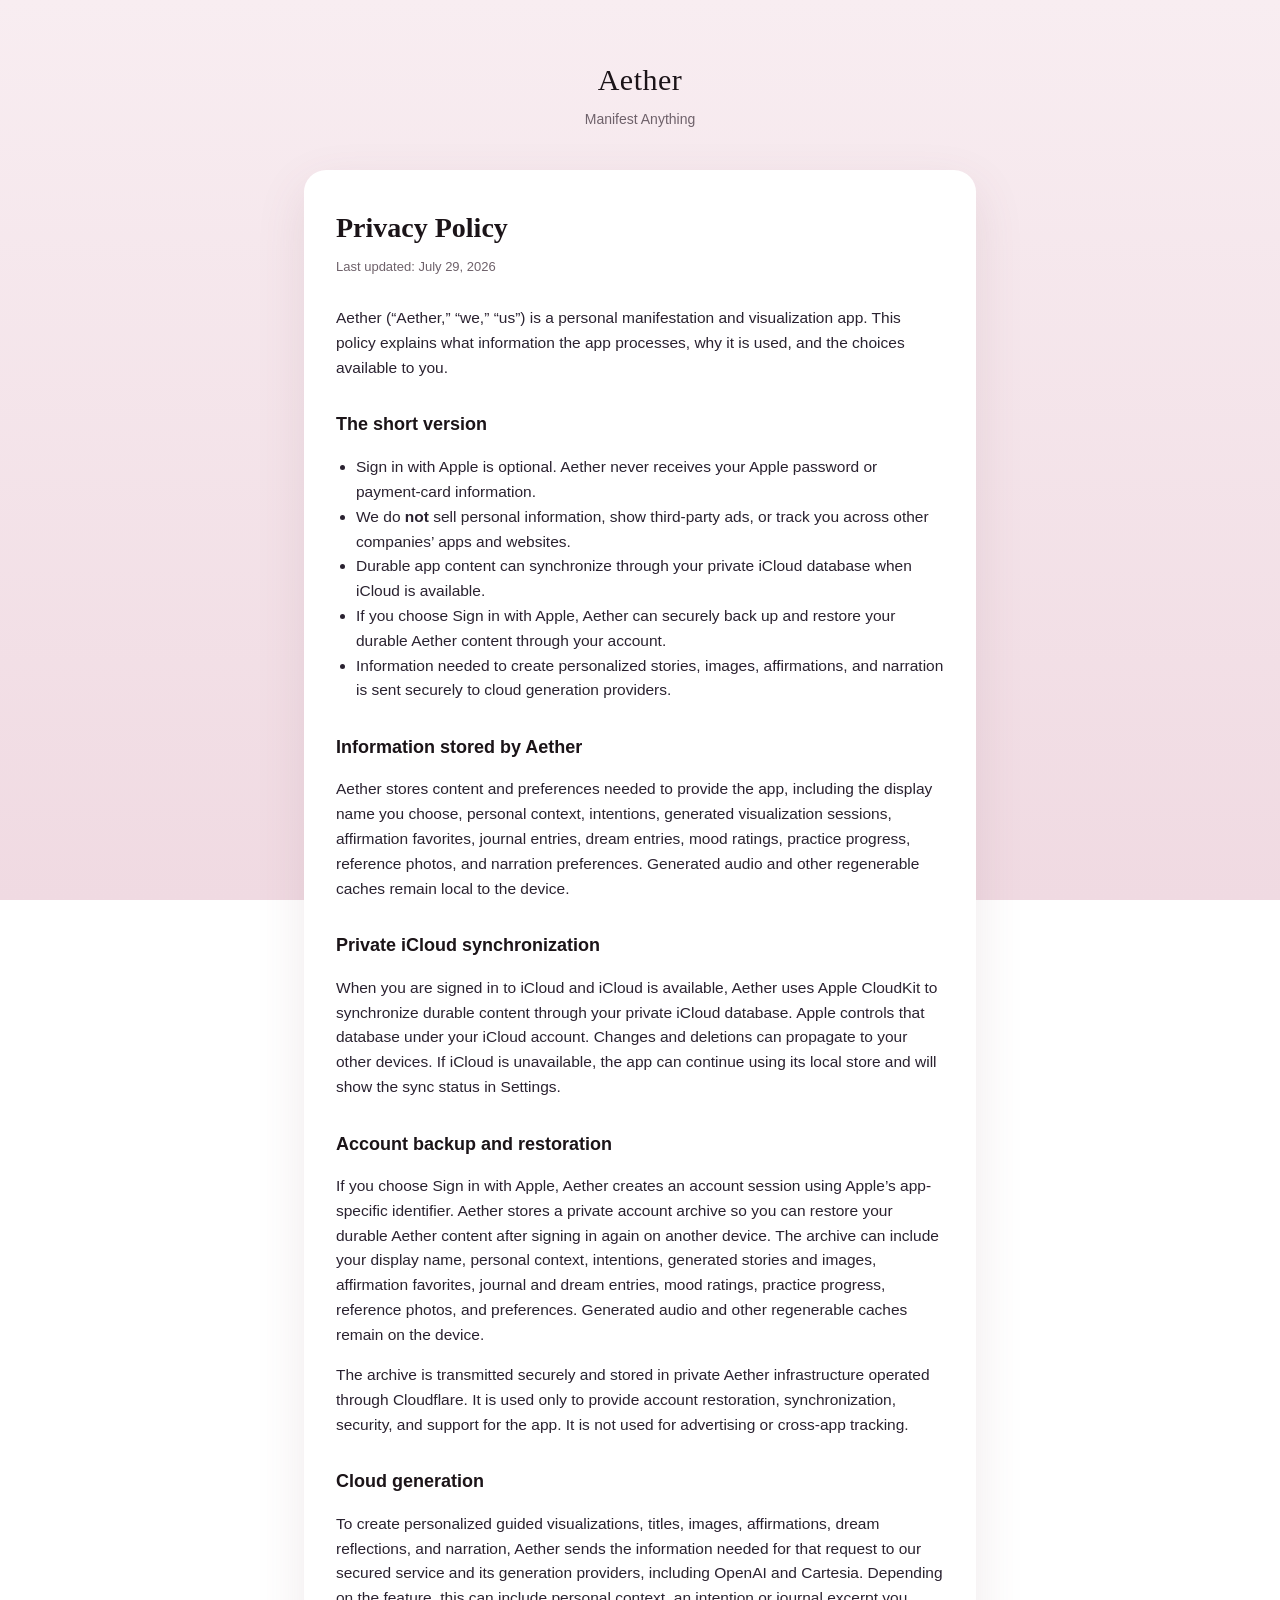
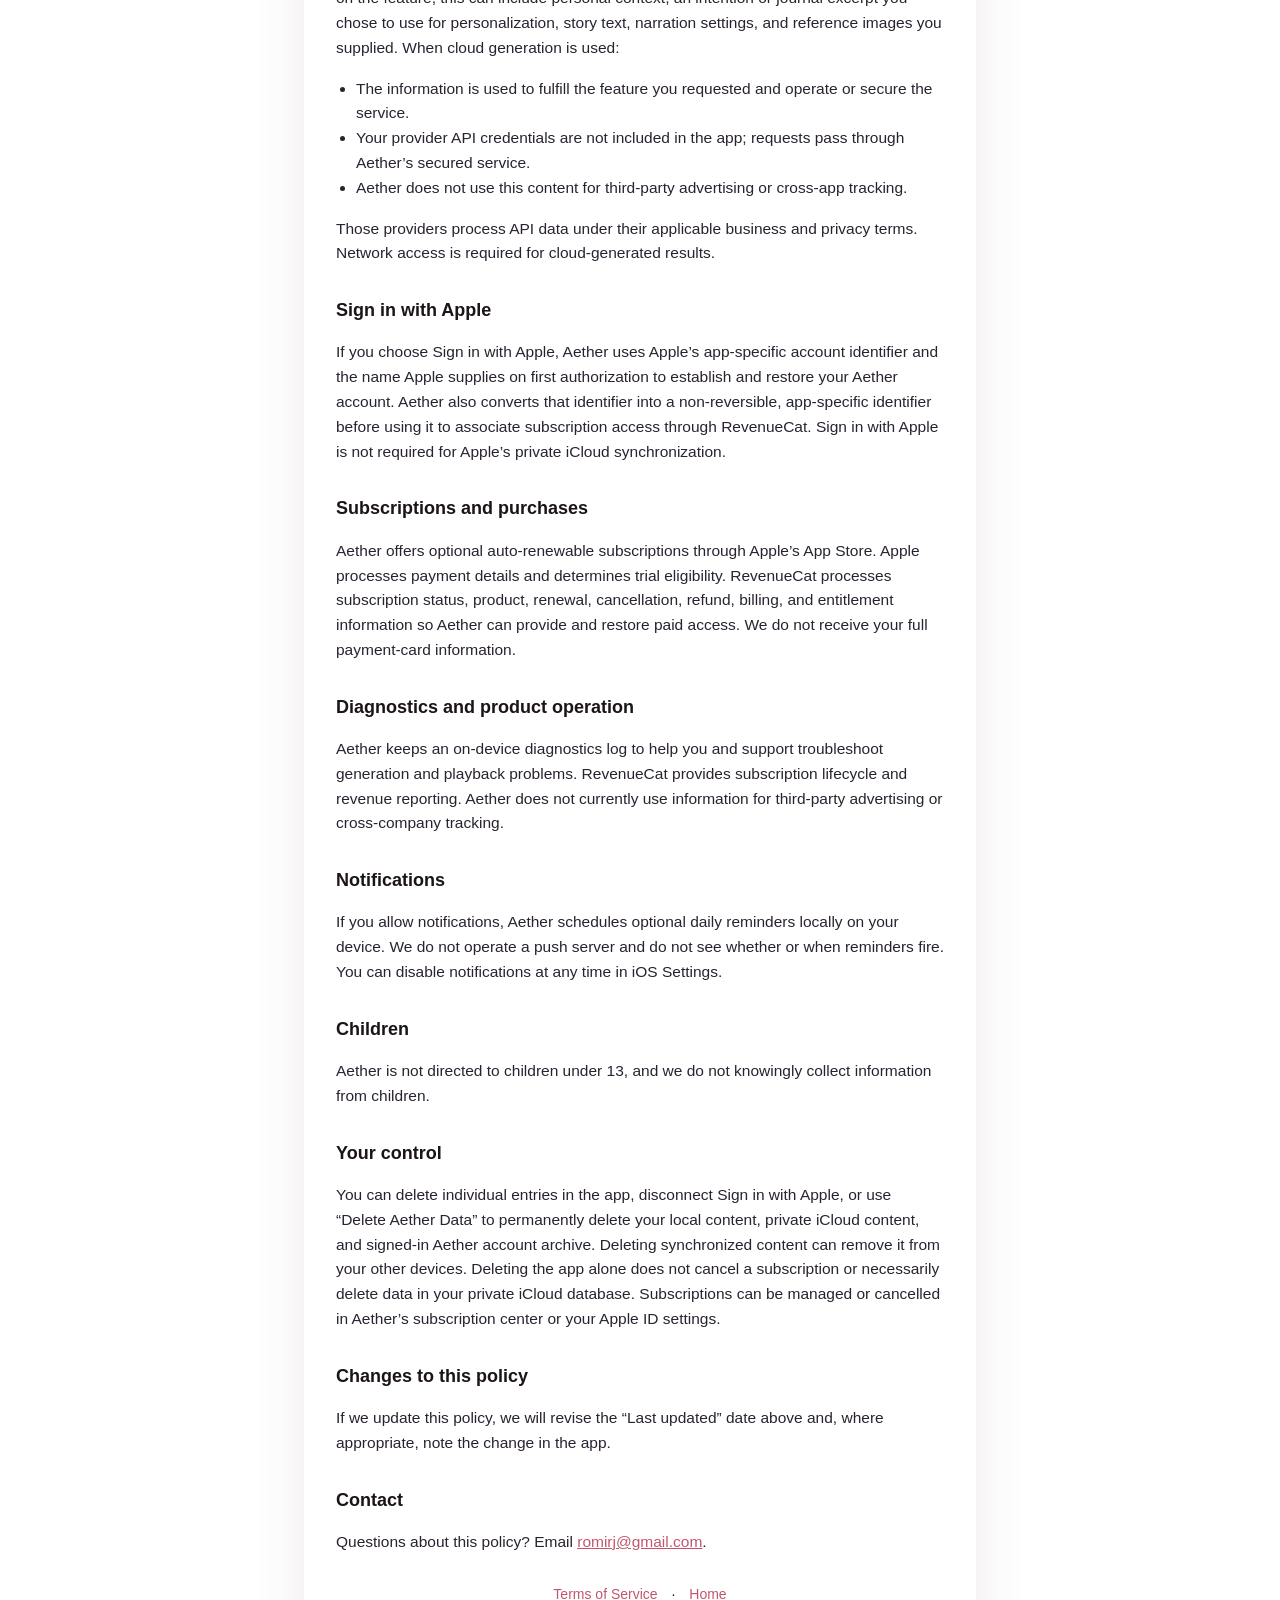
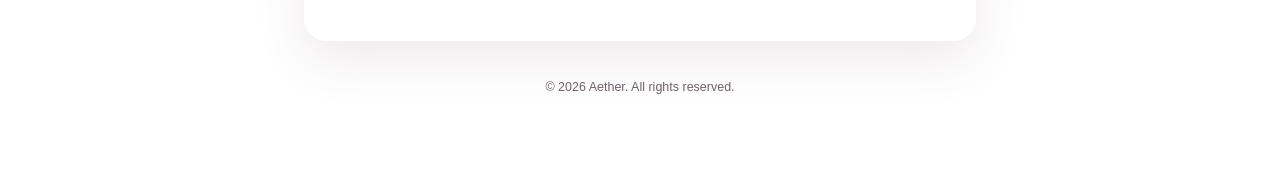
==== privacy.html @ 7952ecfa "Update privacy policy for account backup" ====
<!DOCTYPE html>
<html lang="en">
<head>
<meta charset="utf-8" />
<meta name="viewport" content="width=device-width, initial-scale=1" />
<title>Privacy Policy — Aether</title>
<link rel="stylesheet" href="styles.css" />
</head>
<body>
<div class="wrap">
  <header class="site">
    <div class="mark">Aether</div>
    <div class="sub">Manifest Anything</div>
  </header>

  <main class="card">
    <h1>Privacy Policy</h1>
    <p class="updated">Last updated: July 29, 2026</p>

    <p>Aether (“Aether,” “we,” “us”) is a personal manifestation and visualization app. This policy explains what information the app processes, why it is used, and the choices available to you.</p>

    <h2>The short version</h2>
    <ul>
      <li>Sign in with Apple is optional. Aether never receives your Apple password or payment-card information.</li>
      <li>We do <strong>not</strong> sell personal information, show third-party ads, or track you across other companies’ apps and websites.</li>
      <li>Durable app content can synchronize through your private iCloud database when iCloud is available.</li>
      <li>If you choose Sign in with Apple, Aether can securely back up and restore your durable Aether content through your account.</li>
      <li>Information needed to create personalized stories, images, affirmations, and narration is sent securely to cloud generation providers.</li>
    </ul>

    <h2>Information stored by Aether</h2>
    <p>Aether stores content and preferences needed to provide the app, including the display name you choose, personal context, intentions, generated visualization sessions, affirmation favorites, journal entries, dream entries, mood ratings, practice progress, reference photos, and narration preferences. Generated audio and other regenerable caches remain local to the device.</p>

    <h2>Private iCloud synchronization</h2>
    <p>When you are signed in to iCloud and iCloud is available, Aether uses Apple CloudKit to synchronize durable content through your private iCloud database. Apple controls that database under your iCloud account. Changes and deletions can propagate to your other devices. If iCloud is unavailable, the app can continue using its local store and will show the sync status in Settings.</p>

    <h2>Account backup and restoration</h2>
    <p>If you choose Sign in with Apple, Aether creates an account session using Apple’s app-specific identifier. Aether stores a private account archive so you can restore your durable Aether content after signing in again on another device. The archive can include your display name, personal context, intentions, generated stories and images, affirmation favorites, journal and dream entries, mood ratings, practice progress, reference photos, and preferences. Generated audio and other regenerable caches remain on the device.</p>
    <p>The archive is transmitted securely and stored in private Aether infrastructure operated through Cloudflare. It is used only to provide account restoration, synchronization, security, and support for the app. It is not used for advertising or cross-app tracking.</p>

    <h2>Cloud generation</h2>
    <p>To create personalized guided visualizations, titles, images, affirmations, dream reflections, and narration, Aether sends the information needed for that request to our secured service and its generation providers, including OpenAI and Cartesia. Depending on the feature, this can include personal context, an intention or journal excerpt you chose to use for personalization, story text, narration settings, and reference images you supplied. When cloud generation is used:</p>
    <ul>
      <li>The information is used to fulfill the feature you requested and operate or secure the service.</li>
      <li>Your provider API credentials are not included in the app; requests pass through Aether’s secured service.</li>
      <li>Aether does not use this content for third-party advertising or cross-app tracking.</li>
    </ul>
    <p>Those providers process API data under their applicable business and privacy terms. Network access is required for cloud-generated results.</p>

    <h2>Sign in with Apple</h2>
    <p>If you choose Sign in with Apple, Aether uses Apple’s app-specific account identifier and the name Apple supplies on first authorization to establish and restore your Aether account. Aether also converts that identifier into a non-reversible, app-specific identifier before using it to associate subscription access through RevenueCat. Sign in with Apple is not required for Apple’s private iCloud synchronization.</p>

    <h2>Subscriptions and purchases</h2>
    <p>Aether offers optional auto-renewable subscriptions through Apple’s App Store. Apple processes payment details and determines trial eligibility. RevenueCat processes subscription status, product, renewal, cancellation, refund, billing, and entitlement information so Aether can provide and restore paid access. We do not receive your full payment-card information.</p>

    <h2>Diagnostics and product operation</h2>
    <p>Aether keeps an on-device diagnostics log to help you and support troubleshoot generation and playback problems. RevenueCat provides subscription lifecycle and revenue reporting. Aether does not currently use information for third-party advertising or cross-company tracking.</p>

    <h2>Notifications</h2>
    <p>If you allow notifications, Aether schedules optional daily reminders locally on your device. We do not operate a push server and do not see whether or when reminders fire. You can disable notifications at any time in iOS Settings.</p>

    <h2>Children</h2>
    <p>Aether is not directed to children under 13, and we do not knowingly collect information from children.</p>

    <h2>Your control</h2>
    <p>You can delete individual entries in the app, disconnect Sign in with Apple, or use “Delete Aether Data” to permanently delete your local content, private iCloud content, and signed-in Aether account archive. Deleting synchronized content can remove it from your other devices. Deleting the app alone does not cancel a subscription or necessarily delete data in your private iCloud database. Subscriptions can be managed or cancelled in Aether’s subscription center or your Apple ID settings.</p>

    <h2>Changes to this policy</h2>
    <p>If we update this policy, we will revise the “Last updated” date above and, where appropriate, note the change in the app.</p>

    <h2>Contact</h2>
    <p>Questions about this policy? Email <a href="mailto:romirj@gmail.com">romirj@gmail.com</a>.</p>

    <div class="nav">
      <a href="terms.html">Terms of Service</a> · <a href="index.html">Home</a>
    </div>
  </main>

  <footer>© 2026 Aether. All rights reserved.</footer>
</div>
</body>
</html>
---- styles.css ----
:root {
  --bg: #F8EDF1;
  --bg2: #F0DAE2;
  --ink: #1B1418;
  --ink-soft: #6E616A;
  --accent: #C1576C;
  --card: #ffffff;
}
* { box-sizing: border-box; }
html { -webkit-text-size-adjust: 100%; }
body {
  margin: 0;
  font-family: -apple-system, BlinkMacSystemFont, "Segoe UI", Roboto, Helvetica, Arial, sans-serif;
  color: var(--ink);
  background: linear-gradient(180deg, var(--bg) 0%, var(--bg2) 100%);
  background-attachment: fixed;
  line-height: 1.6;
}
.wrap { max-width: 720px; margin: 0 auto; padding: 56px 24px 96px; }
header.site { text-align: center; margin-bottom: 40px; }
header.site .mark {
  font-family: Georgia, "Times New Roman", serif;
  font-size: 30px; letter-spacing: 0.5px; color: var(--ink);
}
header.site .sub { color: var(--ink-soft); font-size: 14px; margin-top: 4px; }
.card {
  background: var(--card);
  border-radius: 22px;
  padding: 36px 32px;
  box-shadow: 0 18px 50px rgba(120, 70, 90, 0.12);
}
h1 { font-family: Georgia, serif; font-size: 28px; margin: 0 0 6px; }
.updated { color: var(--ink-soft); font-size: 13px; margin: 0 0 28px; }
h2 { font-size: 18px; margin: 30px 0 10px; }
p, li { font-size: 15.5px; color: #2a2230; }
a { color: var(--accent); }
ul { padding-left: 20px; }
.nav { text-align: center; margin-top: 28px; font-size: 14px; }
.nav a { margin: 0 10px; text-decoration: none; }
footer { text-align: center; color: var(--ink-soft); font-size: 12.5px; margin-top: 36px; }
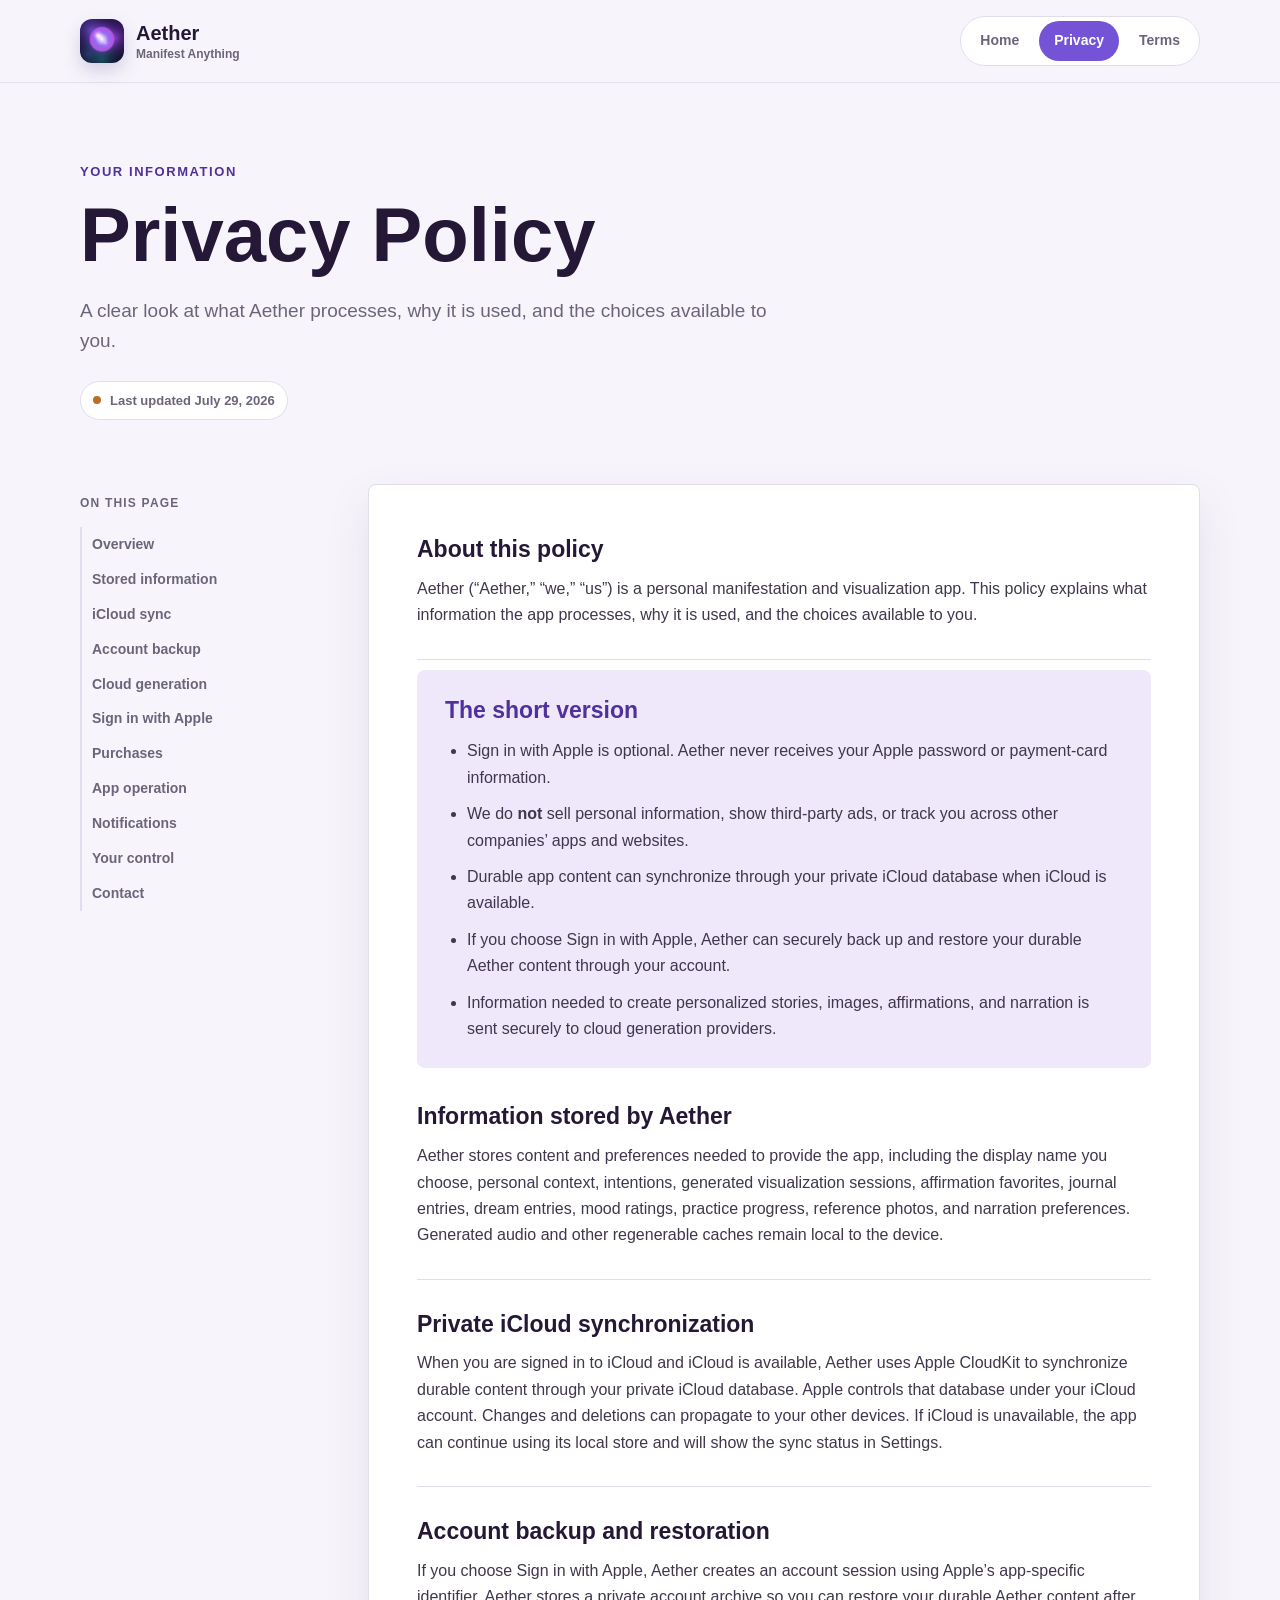
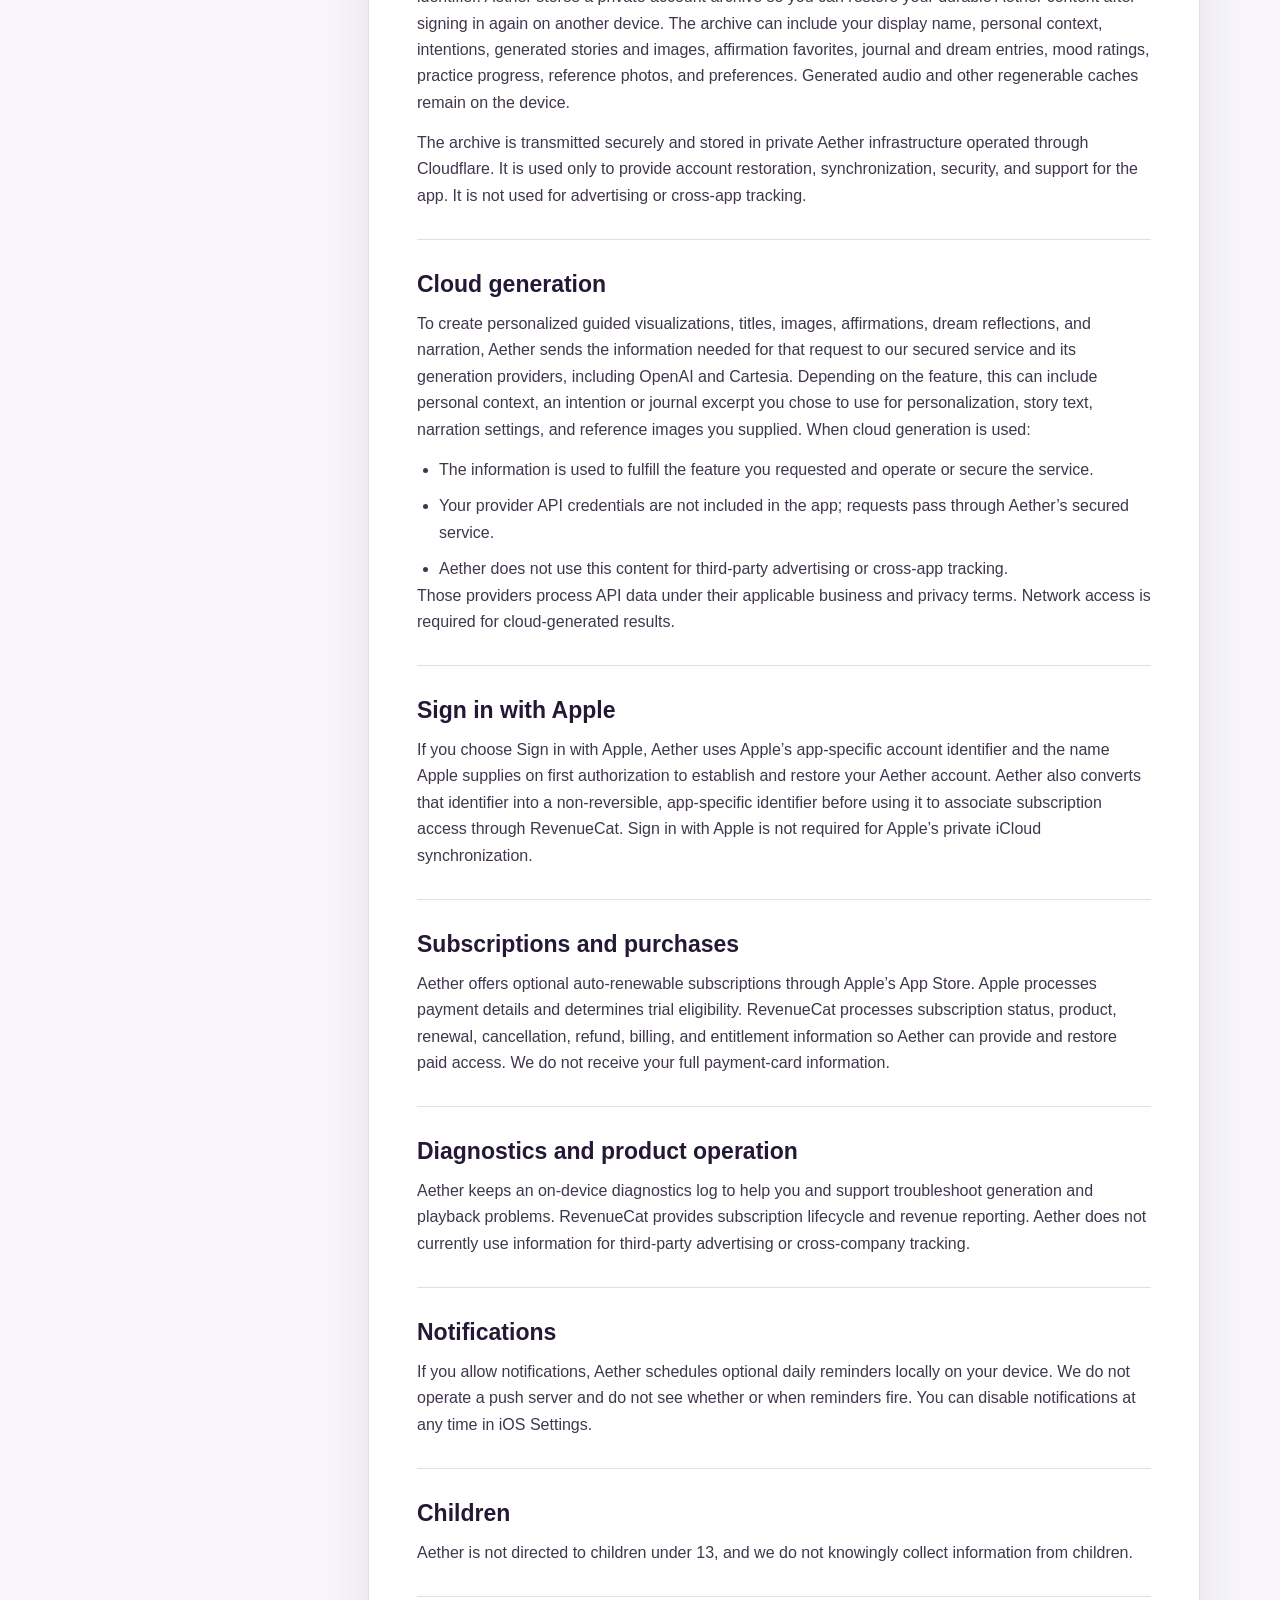
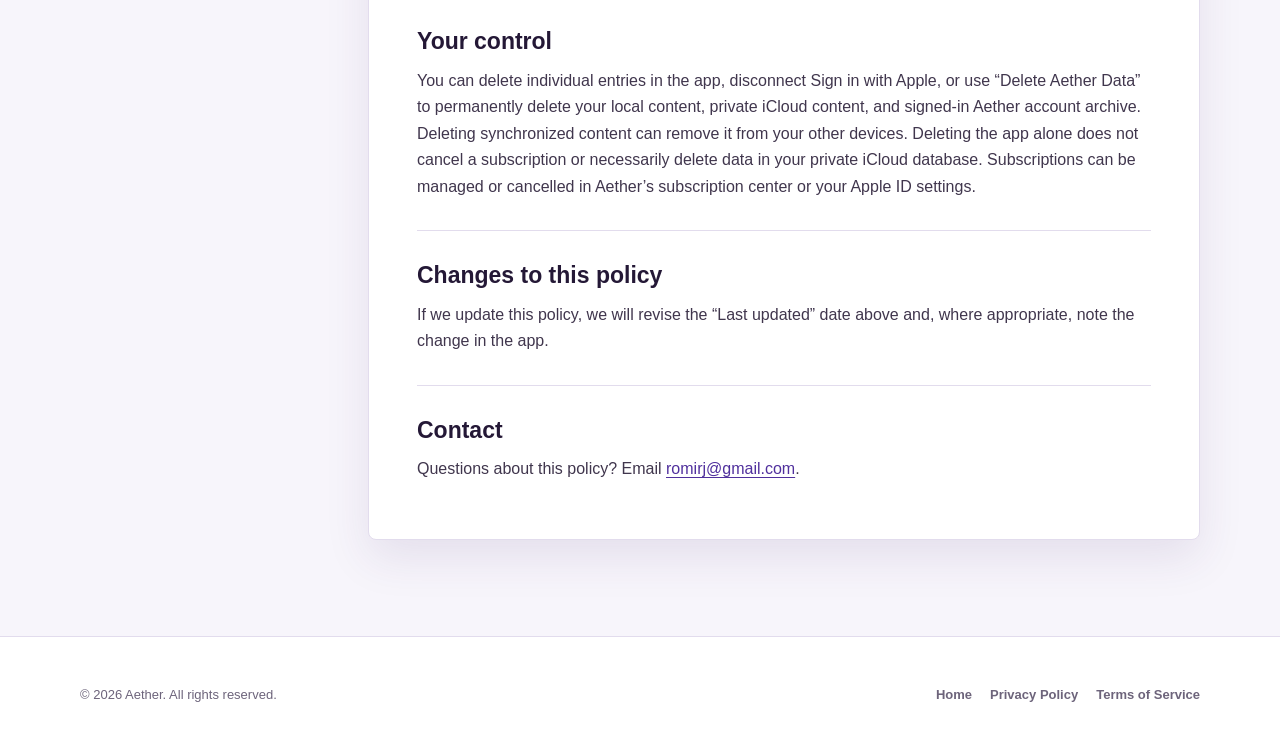
==== commit b8bdb4f0: "feat: redesign Aether legal website" ====
--- a/privacy.html
+++ b/privacy.html
@@ -1,82 +1,156 @@
 <!DOCTYPE html>
 <html lang="en">
 <head>
-<meta charset="utf-8" />
-<meta name="viewport" content="width=device-width, initial-scale=1" />
-<title>Privacy Policy — Aether</title>
-<link rel="stylesheet" href="styles.css" />
+  <meta charset="utf-8" />
+  <meta name="viewport" content="width=device-width, initial-scale=1" />
+  <meta name="theme-color" content="#f7f5fb" />
+  <meta name="description" content="Learn how Aether processes, stores, and protects your information." />
+  <title>Privacy Policy | Aether</title>
+  <link rel="icon" type="image/png" href="aether-icon.png" />
+  <link rel="apple-touch-icon" href="aether-icon.png" />
+  <link rel="stylesheet" href="styles.css" />
 </head>
 <body>
-<div class="wrap">
-  <header class="site">
-    <div class="mark">Aether</div>
-    <div class="sub">Manifest Anything</div>
+  <a class="skip-link" href="#main-content">Skip to content</a>
+
+  <header class="site-header">
+    <div class="site-header__inner">
+      <a class="brand" href="index.html" aria-label="Aether home">
+        <img class="brand__icon" src="aether-icon.png" alt="" width="44" height="44" />
+        <span>
+          <span class="brand__name">Aether</span>
+          <span class="brand__tagline">Manifest Anything</span>
+        </span>
+      </a>
+
+      <nav class="site-nav" aria-label="Aether legal and support">
+        <a href="index.html">Home</a>
+        <a href="privacy.html" aria-current="page">Privacy</a>
+        <a href="terms.html">Terms</a>
+      </nav>
+    </div>
   </header>
 
-  <main class="card">
-    <h1>Privacy Policy</h1>
-    <p class="updated">Last updated: July 29, 2026</p>
+  <main id="main-content" class="page-shell">
+    <section class="page-hero" aria-labelledby="page-title">
+      <p class="eyebrow">Your information</p>
+      <h1 id="page-title">Privacy Policy</h1>
+      <p class="page-hero__intro">A clear look at what Aether processes, why it is used, and the choices available to you.</p>
+      <p class="page-hero__meta">Last updated July 29, 2026</p>
+    </section>
 
-    <p>Aether (“Aether,” “we,” “us”) is a personal manifestation and visualization app. This policy explains what information the app processes, why it is used, and the choices available to you.</p>
+    <div class="legal-layout">
+      <nav class="contents" aria-label="Privacy policy sections">
+        <p class="contents__label">On this page</p>
+        <a href="#overview">Overview</a>
+        <a href="#stored-information">Stored information</a>
+        <a href="#icloud">iCloud sync</a>
+        <a href="#account-backup">Account backup</a>
+        <a href="#generation">Cloud generation</a>
+        <a href="#apple-sign-in">Sign in with Apple</a>
+        <a href="#purchases">Purchases</a>
+        <a href="#operation">App operation</a>
+        <a href="#notifications">Notifications</a>
+        <a href="#control">Your control</a>
+        <a href="#contact">Contact</a>
+      </nav>
 
-    <h2>The short version</h2>
-    <ul>
-      <li>Sign in with Apple is optional. Aether never receives your Apple password or payment-card information.</li>
-      <li>We do <strong>not</strong> sell personal information, show third-party ads, or track you across other companies’ apps and websites.</li>
-      <li>Durable app content can synchronize through your private iCloud database when iCloud is available.</li>
-      <li>If you choose Sign in with Apple, Aether can securely back up and restore your durable Aether content through your account.</li>
-      <li>Information needed to create personalized stories, images, affirmations, and narration is sent securely to cloud generation providers.</li>
-    </ul>
+      <article class="legal-document">
+        <section id="overview" class="legal-section">
+          <h2>About this policy</h2>
+          <p>Aether (“Aether,” “we,” “us”) is a personal manifestation and visualization app. This policy explains what information the app processes, why it is used, and the choices available to you.</p>
+        </section>
 
-    <h2>Information stored by Aether</h2>
-    <p>Aether stores content and preferences needed to provide the app, including the display name you choose, personal context, intentions, generated visualization sessions, affirmation favorites, journal entries, dream entries, mood ratings, practice progress, reference photos, and narration preferences. Generated audio and other regenerable caches remain local to the device.</p>
+        <section class="legal-section summary-section" aria-labelledby="short-version-title">
+          <h2 id="short-version-title">The short version</h2>
+          <ul>
+            <li>Sign in with Apple is optional. Aether never receives your Apple password or payment-card information.</li>
+            <li>We do <strong>not</strong> sell personal information, show third-party ads, or track you across other companies’ apps and websites.</li>
+            <li>Durable app content can synchronize through your private iCloud database when iCloud is available.</li>
+            <li>If you choose Sign in with Apple, Aether can securely back up and restore your durable Aether content through your account.</li>
+            <li>Information needed to create personalized stories, images, affirmations, and narration is sent securely to cloud generation providers.</li>
+          </ul>
+        </section>
 
-    <h2>Private iCloud synchronization</h2>
-    <p>When you are signed in to iCloud and iCloud is available, Aether uses Apple CloudKit to synchronize durable content through your private iCloud database. Apple controls that database under your iCloud account. Changes and deletions can propagate to your other devices. If iCloud is unavailable, the app can continue using its local store and will show the sync status in Settings.</p>
+        <section id="stored-information" class="legal-section">
+          <h2>Information stored by Aether</h2>
+          <p>Aether stores content and preferences needed to provide the app, including the display name you choose, personal context, intentions, generated visualization sessions, affirmation favorites, journal entries, dream entries, mood ratings, practice progress, reference photos, and narration preferences. Generated audio and other regenerable caches remain local to the device.</p>
+        </section>
 
-    <h2>Account backup and restoration</h2>
-    <p>If you choose Sign in with Apple, Aether creates an account session using Apple’s app-specific identifier. Aether stores a private account archive so you can restore your durable Aether content after signing in again on another device. The archive can include your display name, personal context, intentions, generated stories and images, affirmation favorites, journal and dream entries, mood ratings, practice progress, reference photos, and preferences. Generated audio and other regenerable caches remain on the device.</p>
-    <p>The archive is transmitted securely and stored in private Aether infrastructure operated through Cloudflare. It is used only to provide account restoration, synchronization, security, and support for the app. It is not used for advertising or cross-app tracking.</p>
+        <section id="icloud" class="legal-section">
+          <h2>Private iCloud synchronization</h2>
+          <p>When you are signed in to iCloud and iCloud is available, Aether uses Apple CloudKit to synchronize durable content through your private iCloud database. Apple controls that database under your iCloud account. Changes and deletions can propagate to your other devices. If iCloud is unavailable, the app can continue using its local store and will show the sync status in Settings.</p>
+        </section>
 
-    <h2>Cloud generation</h2>
-    <p>To create personalized guided visualizations, titles, images, affirmations, dream reflections, and narration, Aether sends the information needed for that request to our secured service and its generation providers, including OpenAI and Cartesia. Depending on the feature, this can include personal context, an intention or journal excerpt you chose to use for personalization, story text, narration settings, and reference images you supplied. When cloud generation is used:</p>
-    <ul>
-      <li>The information is used to fulfill the feature you requested and operate or secure the service.</li>
-      <li>Your provider API credentials are not included in the app; requests pass through Aether’s secured service.</li>
-      <li>Aether does not use this content for third-party advertising or cross-app tracking.</li>
-    </ul>
-    <p>Those providers process API data under their applicable business and privacy terms. Network access is required for cloud-generated results.</p>
+        <section id="account-backup" class="legal-section">
+          <h2>Account backup and restoration</h2>
+          <p>If you choose Sign in with Apple, Aether creates an account session using Apple’s app-specific identifier. Aether stores a private account archive so you can restore your durable Aether content after signing in again on another device. The archive can include your display name, personal context, intentions, generated stories and images, affirmation favorites, journal and dream entries, mood ratings, practice progress, reference photos, and preferences. Generated audio and other regenerable caches remain on the device.</p>
+          <p>The archive is transmitted securely and stored in private Aether infrastructure operated through Cloudflare. It is used only to provide account restoration, synchronization, security, and support for the app. It is not used for advertising or cross-app tracking.</p>
+        </section>
 
-    <h2>Sign in with Apple</h2>
-    <p>If you choose Sign in with Apple, Aether uses Apple’s app-specific account identifier and the name Apple supplies on first authorization to establish and restore your Aether account. Aether also converts that identifier into a non-reversible, app-specific identifier before using it to associate subscription access through RevenueCat. Sign in with Apple is not required for Apple’s private iCloud synchronization.</p>
+        <section id="generation" class="legal-section">
+          <h2>Cloud generation</h2>
+          <p>To create personalized guided visualizations, titles, images, affirmations, dream reflections, and narration, Aether sends the information needed for that request to our secured service and its generation providers, including OpenAI and Cartesia. Depending on the feature, this can include personal context, an intention or journal excerpt you chose to use for personalization, story text, narration settings, and reference images you supplied. When cloud generation is used:</p>
+          <ul>
+            <li>The information is used to fulfill the feature you requested and operate or secure the service.</li>
+            <li>Your provider API credentials are not included in the app; requests pass through Aether’s secured service.</li>
+            <li>Aether does not use this content for third-party advertising or cross-app tracking.</li>
+          </ul>
+          <p>Those providers process API data under their applicable business and privacy terms. Network access is required for cloud-generated results.</p>
+        </section>
 
-    <h2>Subscriptions and purchases</h2>
-    <p>Aether offers optional auto-renewable subscriptions through Apple’s App Store. Apple processes payment details and determines trial eligibility. RevenueCat processes subscription status, product, renewal, cancellation, refund, billing, and entitlement information so Aether can provide and restore paid access. We do not receive your full payment-card information.</p>
+        <section id="apple-sign-in" class="legal-section">
+          <h2>Sign in with Apple</h2>
+          <p>If you choose Sign in with Apple, Aether uses Apple’s app-specific account identifier and the name Apple supplies on first authorization to establish and restore your Aether account. Aether also converts that identifier into a non-reversible, app-specific identifier before using it to associate subscription access through RevenueCat. Sign in with Apple is not required for Apple’s private iCloud synchronization.</p>
+        </section>
 
-    <h2>Diagnostics and product operation</h2>
-    <p>Aether keeps an on-device diagnostics log to help you and support troubleshoot generation and playback problems. RevenueCat provides subscription lifecycle and revenue reporting. Aether does not currently use information for third-party advertising or cross-company tracking.</p>
+        <section id="purchases" class="legal-section">
+          <h2>Subscriptions and purchases</h2>
+          <p>Aether offers optional auto-renewable subscriptions through Apple’s App Store. Apple processes payment details and determines trial eligibility. RevenueCat processes subscription status, product, renewal, cancellation, refund, billing, and entitlement information so Aether can provide and restore paid access. We do not receive your full payment-card information.</p>
+        </section>
 
-    <h2>Notifications</h2>
-    <p>If you allow notifications, Aether schedules optional daily reminders locally on your device. We do not operate a push server and do not see whether or when reminders fire. You can disable notifications at any time in iOS Settings.</p>
+        <section id="operation" class="legal-section">
+          <h2>Diagnostics and product operation</h2>
+          <p>Aether keeps an on-device diagnostics log to help you and support troubleshoot generation and playback problems. RevenueCat provides subscription lifecycle and revenue reporting. Aether does not currently use information for third-party advertising or cross-company tracking.</p>
+        </section>
 
-    <h2>Children</h2>
-    <p>Aether is not directed to children under 13, and we do not knowingly collect information from children.</p>
+        <section id="notifications" class="legal-section">
+          <h2>Notifications</h2>
+          <p>If you allow notifications, Aether schedules optional daily reminders locally on your device. We do not operate a push server and do not see whether or when reminders fire. You can disable notifications at any time in iOS Settings.</p>
+        </section>
 
-    <h2>Your control</h2>
-    <p>You can delete individual entries in the app, disconnect Sign in with Apple, or use “Delete Aether Data” to permanently delete your local content, private iCloud content, and signed-in Aether account archive. Deleting synchronized content can remove it from your other devices. Deleting the app alone does not cancel a subscription or necessarily delete data in your private iCloud database. Subscriptions can be managed or cancelled in Aether’s subscription center or your Apple ID settings.</p>
+        <section id="children" class="legal-section">
+          <h2>Children</h2>
+          <p>Aether is not directed to children under 13, and we do not knowingly collect information from children.</p>
+        </section>
 
-    <h2>Changes to this policy</h2>
-    <p>If we update this policy, we will revise the “Last updated” date above and, where appropriate, note the change in the app.</p>
+        <section id="control" class="legal-section">
+          <h2>Your control</h2>
+          <p>You can delete individual entries in the app, disconnect Sign in with Apple, or use “Delete Aether Data” to permanently delete your local content, private iCloud content, and signed-in Aether account archive. Deleting synchronized content can remove it from your other devices. Deleting the app alone does not cancel a subscription or necessarily delete data in your private iCloud database. Subscriptions can be managed or cancelled in Aether’s subscription center or your Apple ID settings.</p>
+        </section>
 
-    <h2>Contact</h2>
-    <p>Questions about this policy? Email <a href="mailto:romirj@gmail.com">romirj@gmail.com</a>.</p>
+        <section id="changes" class="legal-section">
+          <h2>Changes to this policy</h2>
+          <p>If we update this policy, we will revise the “Last updated” date above and, where appropriate, note the change in the app.</p>
+        </section>
 
-    <div class="nav">
-      <a href="terms.html">Terms of Service</a> · <a href="index.html">Home</a>
+        <section id="contact" class="legal-section">
+          <h2>Contact</h2>
+          <p>Questions about this policy? Email <a href="mailto:romirj@gmail.com">romirj@gmail.com</a>.</p>
+        </section>
+      </article>
     </div>
   </main>
 
-  <footer>© 2026 Aether. All rights reserved.</footer>
-</div>
+  <footer class="site-footer">
+    <div class="site-footer__inner">
+      <p>&copy; 2026 Aether. All rights reserved.</p>
+      <nav class="footer-links" aria-label="Footer">
+        <a href="index.html">Home</a>
+        <a href="privacy.html">Privacy Policy</a>
+        <a href="terms.html">Terms of Service</a>
+      </nav>
+    </div>
+  </footer>
 </body>
 </html>
--- a/styles.css
+++ b/styles.css
@@ -1,40 +1,644 @@
 :root {
-  --bg: #F8EDF1;
-  --bg2: #F0DAE2;
-  --ink: #1B1418;
-  --ink-soft: #6E616A;
-  --accent: #C1576C;
-  --card: #ffffff;
-}
-* { box-sizing: border-box; }
-html { -webkit-text-size-adjust: 100%; }
+  color-scheme: light;
+  --background: #f7f5fb;
+  --surface: #ffffff;
+  --surface-soft: #eee8fa;
+  --surface-warm: #fff6e8;
+  --ink: #241836;
+  --ink-soft: #6d647b;
+  --violet: #7453d6;
+  --violet-dark: #50309d;
+  --gold: #b86f28;
+  --line: #e2dced;
+  --shadow: 0 18px 45px rgba(67, 42, 105, 0.1);
+}
+
+* {
+  box-sizing: border-box;
+}
+
+html {
+  scroll-behavior: smooth;
+  -webkit-text-size-adjust: 100%;
+}
+
 body {
   margin: 0;
-  font-family: -apple-system, BlinkMacSystemFont, "Segoe UI", Roboto, Helvetica, Arial, sans-serif;
+  min-width: 320px;
   color: var(--ink);
-  background: linear-gradient(180deg, var(--bg) 0%, var(--bg2) 100%);
-  background-attachment: fixed;
+  background: var(--background);
+  font-family: ui-rounded, "SF Pro Rounded", -apple-system, BlinkMacSystemFont, "Segoe UI", sans-serif;
+  line-height: 1.65;
+}
+
+a {
+  color: var(--violet-dark);
+  text-underline-offset: 0.18em;
+  text-decoration-thickness: 1px;
+}
+
+a:hover {
+  color: var(--violet);
+}
+
+a:focus-visible,
+button:focus-visible {
+  outline: 3px solid rgba(116, 83, 214, 0.3);
+  outline-offset: 3px;
+}
+
+.skip-link {
+  position: fixed;
+  top: 12px;
+  left: 12px;
+  z-index: 20;
+  padding: 9px 14px;
+  color: #fff;
+  background: var(--violet-dark);
+  border-radius: 6px;
+  transform: translateY(-160%);
+}
+
+.skip-link:focus {
+  transform: translateY(0);
+}
+
+.site-header {
+  position: sticky;
+  top: 0;
+  z-index: 10;
+  background: rgba(247, 245, 251, 0.94);
+  border-bottom: 1px solid rgba(226, 220, 237, 0.86);
+  backdrop-filter: blur(18px);
+  -webkit-backdrop-filter: blur(18px);
+}
+
+.site-header__inner {
+  width: min(1120px, calc(100% - 40px));
+  min-height: 82px;
+  margin: 0 auto;
+  display: flex;
+  align-items: center;
+  justify-content: space-between;
+  gap: 24px;
+}
+
+.brand {
+  display: inline-flex;
+  align-items: center;
+  gap: 12px;
+  color: var(--ink);
+  text-decoration: none;
+}
+
+.brand__icon {
+  width: 44px;
+  height: 44px;
+  border-radius: 12px;
+  box-shadow: 0 8px 18px rgba(74, 47, 133, 0.2);
+}
+
+.brand__name {
+  display: block;
+  font-size: 20px;
+  font-weight: 780;
+  line-height: 1.05;
+}
+
+.brand__tagline {
+  display: block;
+  margin-top: 4px;
+  color: var(--ink-soft);
+  font-size: 12px;
+  font-weight: 600;
+  line-height: 1;
+}
+
+.site-nav {
+  display: flex;
+  align-items: center;
+  gap: 5px;
+  padding: 4px;
+  background: var(--surface);
+  border: 1px solid var(--line);
+  border-radius: 999px;
+}
+
+.site-nav a {
+  min-height: 38px;
+  padding: 8px 15px;
+  display: inline-flex;
+  align-items: center;
+  justify-content: center;
+  border-radius: 999px;
+  color: var(--ink-soft);
+  font-size: 14px;
+  font-weight: 700;
+  text-decoration: none;
+}
+
+.site-nav a:hover {
+  color: var(--ink);
+  background: var(--surface-soft);
+}
+
+.site-nav a[aria-current="page"] {
+  color: #fff;
+  background: var(--violet);
+}
+
+.page-shell {
+  width: min(1120px, calc(100% - 40px));
+  margin: 0 auto;
+}
+
+.page-hero {
+  padding: 78px 0 64px;
+}
+
+.eyebrow {
+  margin: 0 0 14px;
+  color: var(--violet-dark);
+  font-size: 13px;
+  font-weight: 800;
+  letter-spacing: 0.12em;
+  text-transform: uppercase;
+}
+
+h1,
+h2,
+h3,
+p {
+  overflow-wrap: anywhere;
+}
+
+h1 {
+  max-width: 820px;
+  margin: 0;
+  font-size: clamp(42px, 7vw, 76px);
+  line-height: 1.02;
+  letter-spacing: 0;
+}
+
+.page-hero__intro {
+  max-width: 700px;
+  margin: 22px 0 0;
+  color: var(--ink-soft);
+  font-size: 19px;
   line-height: 1.6;
 }
-.wrap { max-width: 720px; margin: 0 auto; padding: 56px 24px 96px; }
-header.site { text-align: center; margin-bottom: 40px; }
-header.site .mark {
-  font-family: Georgia, "Times New Roman", serif;
-  font-size: 30px; letter-spacing: 0.5px; color: var(--ink);
-}
-header.site .sub { color: var(--ink-soft); font-size: 14px; margin-top: 4px; }
-.card {
-  background: var(--card);
-  border-radius: 22px;
-  padding: 36px 32px;
-  box-shadow: 0 18px 50px rgba(120, 70, 90, 0.12);
-}
-h1 { font-family: Georgia, serif; font-size: 28px; margin: 0 0 6px; }
-.updated { color: var(--ink-soft); font-size: 13px; margin: 0 0 28px; }
-h2 { font-size: 18px; margin: 30px 0 10px; }
-p, li { font-size: 15.5px; color: #2a2230; }
-a { color: var(--accent); }
-ul { padding-left: 20px; }
-.nav { text-align: center; margin-top: 28px; font-size: 14px; }
-.nav a { margin: 0 10px; text-decoration: none; }
-footer { text-align: center; color: var(--ink-soft); font-size: 12.5px; margin-top: 36px; }
+
+.page-hero__meta {
+  display: inline-flex;
+  align-items: center;
+  gap: 9px;
+  margin: 24px 0 0;
+  padding: 8px 12px;
+  color: var(--ink-soft);
+  background: var(--surface);
+  border: 1px solid var(--line);
+  border-radius: 999px;
+  font-size: 13px;
+  font-weight: 680;
+}
+
+.page-hero__meta::before {
+  width: 8px;
+  height: 8px;
+  content: "";
+  background: var(--gold);
+  border-radius: 50%;
+}
+
+.legal-layout {
+  padding: 0 0 96px;
+  display: grid;
+  grid-template-columns: minmax(190px, 240px) minmax(0, 1fr);
+  gap: 48px;
+  align-items: start;
+}
+
+.contents {
+  position: sticky;
+  top: 112px;
+  padding-top: 10px;
+}
+
+.contents__label {
+  margin: 0 0 13px;
+  color: var(--ink-soft);
+  font-size: 12px;
+  font-weight: 800;
+  letter-spacing: 0.1em;
+  text-transform: uppercase;
+}
+
+.contents a {
+  display: block;
+  padding: 8px 10px;
+  border-left: 2px solid var(--line);
+  color: var(--ink-soft);
+  font-size: 14px;
+  font-weight: 650;
+  line-height: 1.35;
+  text-decoration: none;
+}
+
+.contents a:hover {
+  color: var(--violet-dark);
+  border-left-color: var(--violet);
+  background: var(--surface-soft);
+}
+
+.legal-document {
+  padding: 20px 48px 56px;
+  background: var(--surface);
+  border: 1px solid var(--line);
+  border-radius: 8px;
+  box-shadow: var(--shadow);
+}
+
+.legal-section {
+  padding: 30px 0;
+  scroll-margin-top: 110px;
+  border-bottom: 1px solid var(--line);
+}
+
+.legal-section:last-child {
+  padding-bottom: 0;
+  border-bottom: 0;
+}
+
+.legal-section h2 {
+  margin: 0 0 12px;
+  font-size: 23px;
+  line-height: 1.25;
+}
+
+.legal-section p,
+.legal-section li {
+  color: #40364d;
+  font-size: 16px;
+}
+
+.legal-section p {
+  margin: 0 0 14px;
+}
+
+.legal-section p:last-child {
+  margin-bottom: 0;
+}
+
+.legal-section ul {
+  margin: 14px 0 0;
+  padding-left: 22px;
+}
+
+.legal-section li + li {
+  margin-top: 10px;
+}
+
+.summary-section {
+  margin: 10px 0 4px;
+  padding: 26px 28px;
+  background: var(--surface-soft);
+  border: 0;
+  border-radius: 8px;
+}
+
+.summary-section h2 {
+  color: var(--violet-dark);
+}
+
+.home-main {
+  overflow: hidden;
+}
+
+.home-hero {
+  min-height: min(720px, calc(100vh - 82px));
+  padding-top: 72px;
+  padding-bottom: 88px;
+  display: flex;
+  align-items: flex-start;
+  justify-content: center;
+  flex-direction: column;
+}
+
+.home-hero__icon {
+  width: 112px;
+  height: 112px;
+  margin-bottom: 34px;
+  border-radius: 28px;
+  box-shadow: 0 22px 46px rgba(74, 47, 133, 0.24);
+}
+
+.home-hero h1 {
+  font-size: clamp(64px, 10vw, 112px);
+}
+
+.home-hero__intro {
+  max-width: 720px;
+  margin: 24px 0 0;
+  color: var(--ink-soft);
+  font-size: clamp(20px, 3vw, 28px);
+  line-height: 1.45;
+}
+
+.home-actions {
+  margin-top: 34px;
+  display: flex;
+  align-items: center;
+  flex-wrap: wrap;
+  gap: 12px;
+}
+
+.primary-action {
+  width: fit-content;
+  min-height: 52px;
+  margin-top: 28px;
+  padding: 13px 22px;
+  display: inline-flex;
+  align-items: center;
+  justify-content: center;
+  color: #fff;
+  background: var(--violet);
+  border-radius: 999px;
+  box-shadow: 0 12px 24px rgba(86, 52, 164, 0.2);
+  font-size: 15px;
+  font-weight: 800;
+  text-decoration: none;
+}
+
+.primary-action:hover {
+  color: #fff;
+  background: var(--violet-dark);
+}
+
+.primary-action--disabled,
+.primary-action--disabled:hover {
+  color: rgba(255, 255, 255, 0.82);
+  background: #81758f;
+  box-shadow: none;
+  cursor: not-allowed;
+}
+
+.home-resources {
+  padding: 84px 0 96px;
+  background: var(--surface-soft);
+  border-top: 1px solid var(--line);
+}
+
+.home-resources__inner {
+  display: grid;
+  grid-template-columns: minmax(250px, 0.75fr) minmax(0, 1.25fr);
+  gap: 72px;
+  align-items: start;
+}
+
+.home-resources__intro h2 {
+  margin: 0 0 14px;
+  font-size: 34px;
+  line-height: 1.2;
+}
+
+.home-resources__intro p:last-child {
+  margin: 0;
+  color: var(--ink-soft);
+  font-size: 16px;
+}
+
+.home-links {
+  border-top: 1px solid rgba(80, 48, 157, 0.18);
+}
+
+.home-link {
+  min-height: 108px;
+  padding: 24px 6px;
+  display: flex;
+  align-items: center;
+  justify-content: space-between;
+  gap: 20px;
+  color: var(--ink);
+  border-bottom: 1px solid rgba(80, 48, 157, 0.18);
+  text-decoration: none;
+}
+
+.home-link:hover {
+  color: var(--violet-dark);
+}
+
+.home-link strong,
+.home-link small {
+  display: block;
+}
+
+.home-link strong {
+  font-size: 19px;
+}
+
+.home-link small {
+  margin-top: 4px;
+  color: var(--ink-soft);
+  font-size: 14px;
+}
+
+.home-link__arrow {
+  color: var(--violet);
+  font-size: 24px;
+  transition: transform 160ms ease;
+}
+
+.home-link:hover .home-link__arrow {
+  transform: translateX(4px);
+}
+
+.site-footer {
+  border-top: 1px solid var(--line);
+  background: var(--surface);
+}
+
+.site-footer__inner {
+  width: min(1120px, calc(100% - 40px));
+  min-height: 116px;
+  margin: 0 auto;
+  display: flex;
+  align-items: center;
+  justify-content: space-between;
+  gap: 24px;
+}
+
+.site-footer p {
+  margin: 0;
+  color: var(--ink-soft);
+  font-size: 13px;
+}
+
+.footer-links {
+  display: flex;
+  flex-wrap: wrap;
+  gap: 18px;
+}
+
+.footer-links a {
+  color: var(--ink-soft);
+  font-size: 13px;
+  font-weight: 700;
+  text-decoration: none;
+}
+
+.footer-links a:hover {
+  color: var(--violet-dark);
+}
+
+@media (max-width: 820px) {
+  .site-header {
+    position: static;
+  }
+
+  .site-header__inner {
+    padding: 14px 0;
+    align-items: flex-start;
+    flex-direction: column;
+    gap: 14px;
+  }
+
+  .site-nav {
+    width: 100%;
+  }
+
+  .site-nav a {
+    flex: 1 1 0;
+    padding-inline: 10px;
+  }
+
+  .page-hero {
+    padding: 58px 0 46px;
+  }
+
+  .legal-layout {
+    display: block;
+    padding-bottom: 64px;
+  }
+
+  .contents {
+    position: static;
+    margin-bottom: 24px;
+    display: flex;
+    gap: 8px;
+    overflow-x: auto;
+    padding: 0 0 10px;
+    scrollbar-width: thin;
+  }
+
+  .contents__label {
+    display: none;
+  }
+
+  .contents a {
+    flex: 0 0 auto;
+    padding: 8px 12px;
+    border: 1px solid var(--line);
+    border-radius: 999px;
+    background: var(--surface);
+    white-space: nowrap;
+  }
+
+  .legal-document {
+    padding: 10px 28px 40px;
+  }
+
+  .home-resources__inner {
+    grid-template-columns: 1fr;
+    gap: 42px;
+  }
+}
+
+@media (max-width: 520px) {
+  .site-header__inner,
+  .page-shell,
+  .site-footer__inner {
+    width: min(100% - 28px, 1120px);
+  }
+
+  .brand__icon {
+    width: 40px;
+    height: 40px;
+  }
+
+  .site-nav a {
+    min-height: 36px;
+    font-size: 12.5px;
+  }
+
+  .page-hero {
+    padding: 48px 0 38px;
+  }
+
+  h1 {
+    font-size: 42px;
+  }
+
+  .page-hero__intro {
+    font-size: 17px;
+  }
+
+  .legal-document {
+    padding: 8px 20px 34px;
+  }
+
+  .legal-section {
+    padding: 25px 0;
+  }
+
+  .legal-section h2 {
+    font-size: 20px;
+  }
+
+  .legal-section p,
+  .legal-section li {
+    font-size: 15px;
+  }
+
+  .summary-section {
+    margin: 8px -8px 0;
+    padding: 22px 20px;
+  }
+
+  .home-hero {
+    min-height: 620px;
+    padding-top: 58px;
+    padding-bottom: 68px;
+  }
+
+  .home-hero__icon {
+    width: 92px;
+    height: 92px;
+    margin-bottom: 28px;
+    border-radius: 24px;
+  }
+
+  .home-hero h1 {
+    font-size: 64px;
+  }
+
+  .home-actions,
+  .primary-action {
+    width: 100%;
+  }
+
+  .home-resources {
+    padding: 64px 0 72px;
+  }
+
+  .site-footer__inner {
+    padding: 30px 0;
+    align-items: flex-start;
+    flex-direction: column;
+  }
+}
+
+@media (prefers-reduced-motion: reduce) {
+  html {
+    scroll-behavior: auto;
+  }
+}
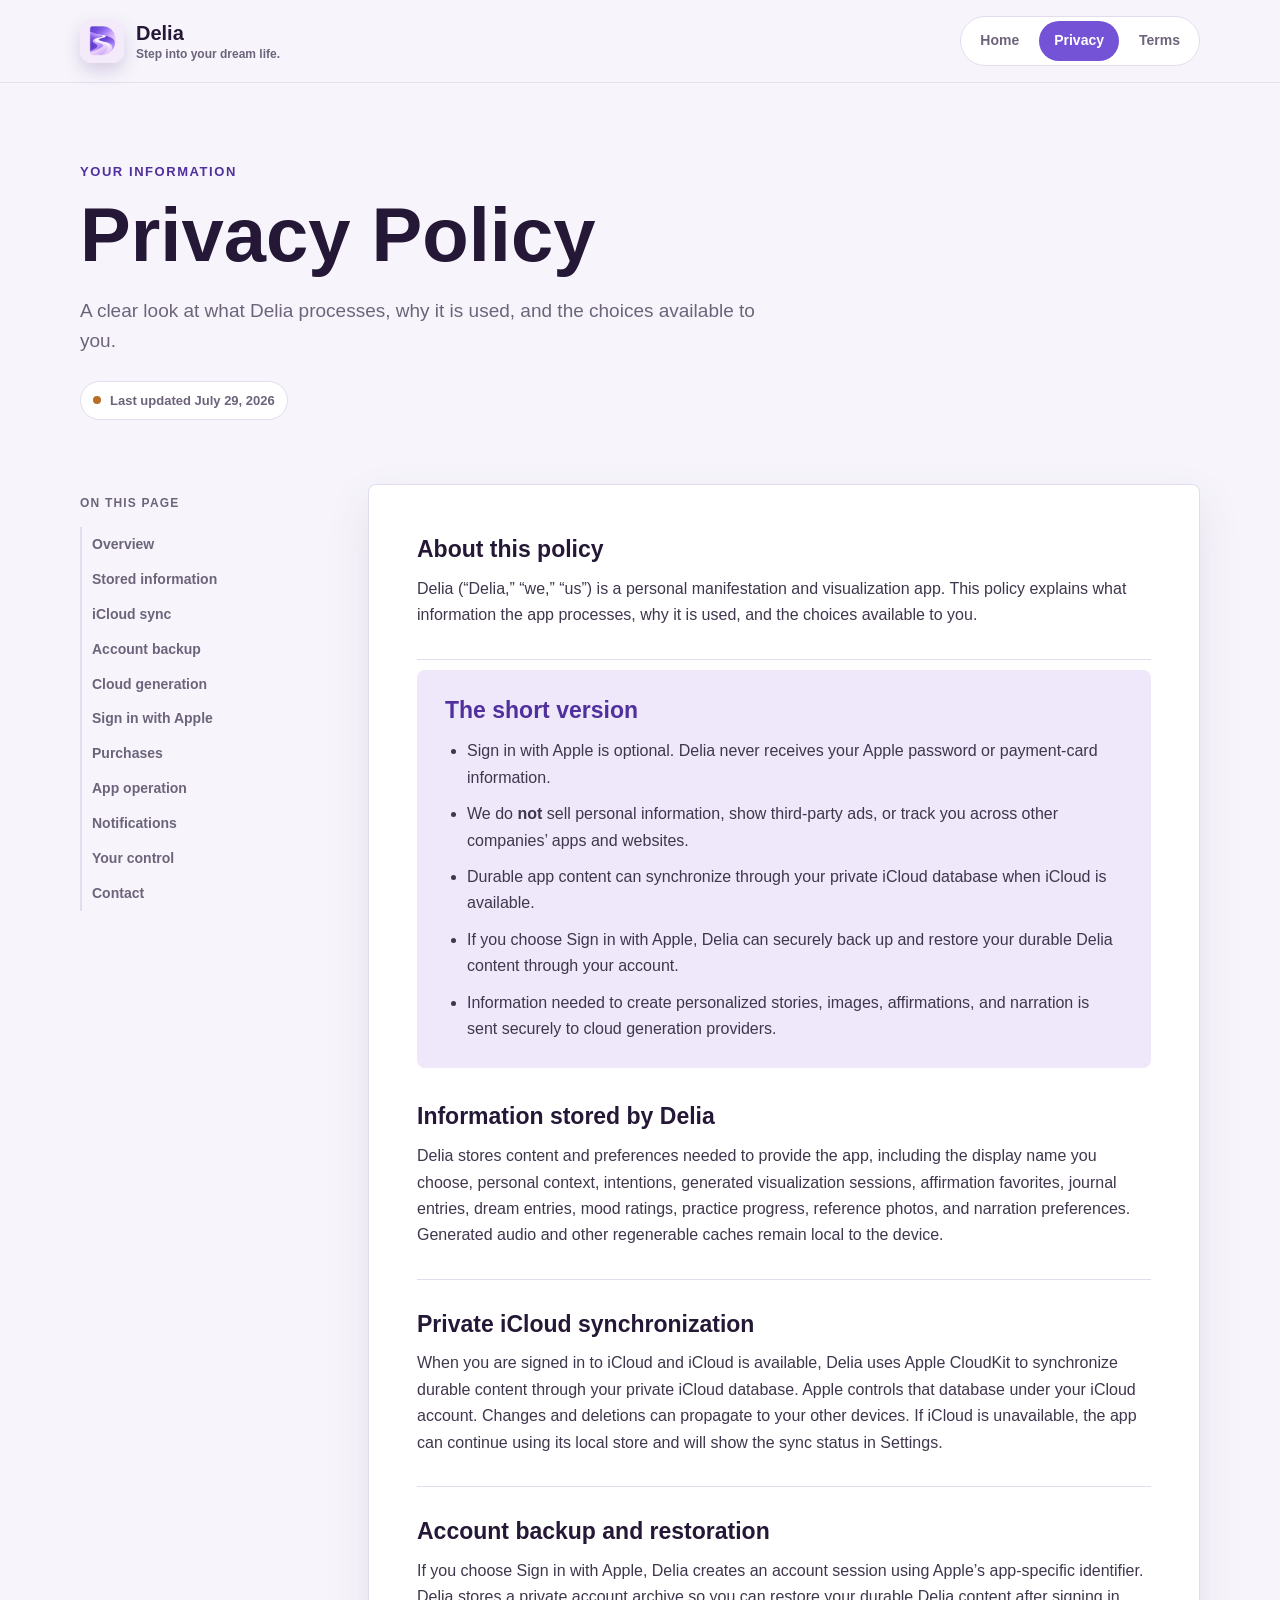
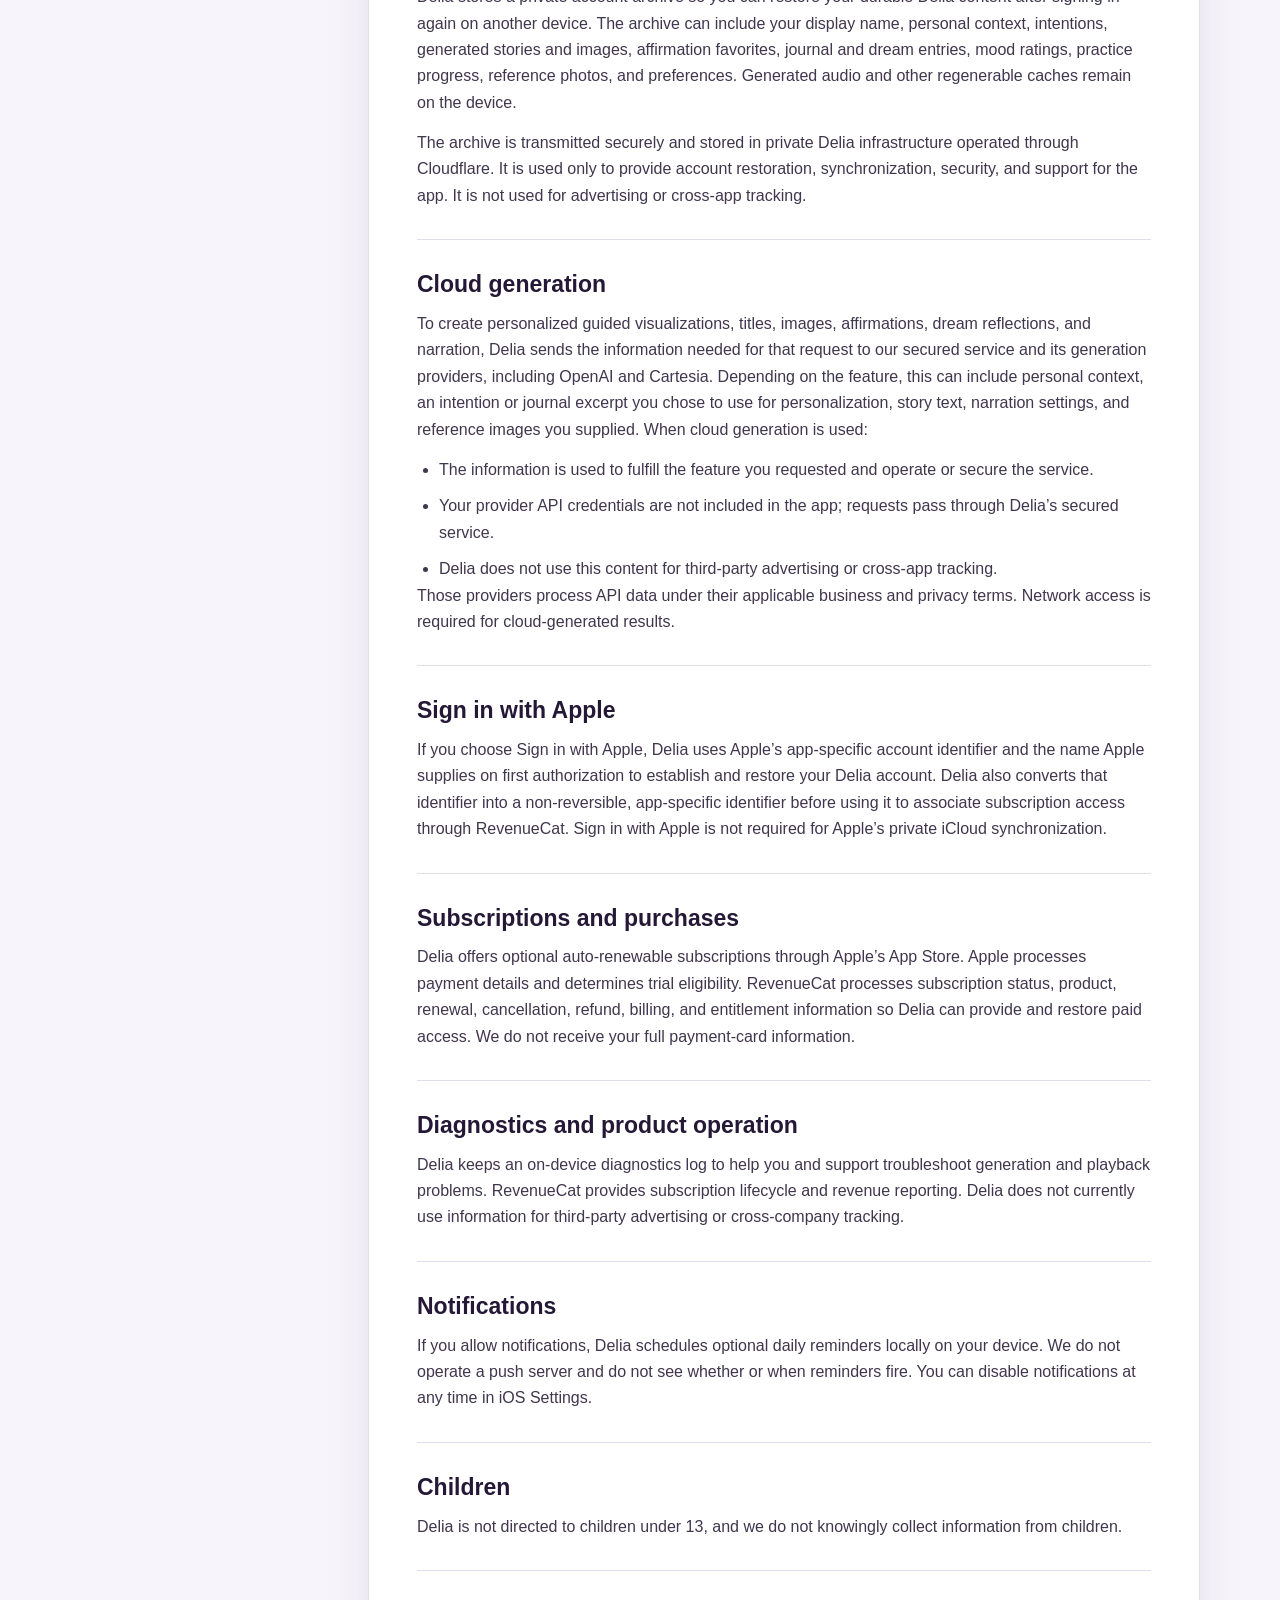
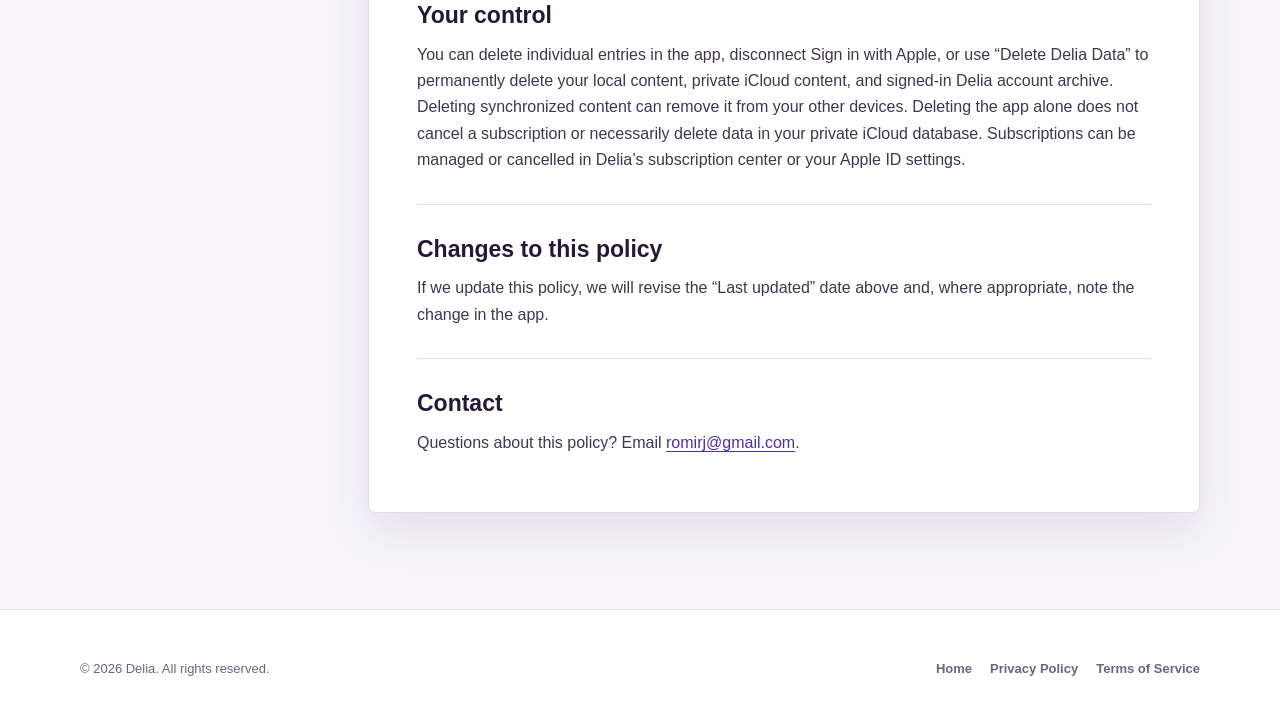
==== commit ce395027: "Rebrand legal site as Delia" ====
--- a/privacy.html
+++ b/privacy.html
@@ -4,10 +4,10 @@
   <meta charset="utf-8" />
   <meta name="viewport" content="width=device-width, initial-scale=1" />
   <meta name="theme-color" content="#f7f5fb" />
-  <meta name="description" content="Learn how Aether processes, stores, and protects your information." />
-  <title>Privacy Policy | Aether</title>
-  <link rel="icon" type="image/png" href="aether-icon.png" />
-  <link rel="apple-touch-icon" href="aether-icon.png" />
+  <meta name="description" content="Learn how Delia processes, stores, and protects your information." />
+  <title>Privacy Policy | Delia</title>
+  <link rel="icon" type="image/png" href="delia-icon.png" />
+  <link rel="apple-touch-icon" href="delia-icon.png" />
   <link rel="stylesheet" href="styles.css" />
 </head>
 <body>
@@ -15,15 +15,15 @@
 
   <header class="site-header">
     <div class="site-header__inner">
-      <a class="brand" href="index.html" aria-label="Aether home">
-        <img class="brand__icon" src="aether-icon.png" alt="" width="44" height="44" />
+      <a class="brand" href="index.html" aria-label="Delia home">
+        <img class="brand__icon" src="delia-icon.png" alt="" width="44" height="44" />
         <span>
-          <span class="brand__name">Aether</span>
-          <span class="brand__tagline">Manifest Anything</span>
+          <span class="brand__name">Delia</span>
+          <span class="brand__tagline">Step into your dream life.</span>
         </span>
       </a>
 
-      <nav class="site-nav" aria-label="Aether legal and support">
+      <nav class="site-nav" aria-label="Delia legal and support">
         <a href="index.html">Home</a>
         <a href="privacy.html" aria-current="page">Privacy</a>
         <a href="terms.html">Terms</a>
@@ -35,7 +35,7 @@
     <section class="page-hero" aria-labelledby="page-title">
       <p class="eyebrow">Your information</p>
       <h1 id="page-title">Privacy Policy</h1>
-      <p class="page-hero__intro">A clear look at what Aether processes, why it is used, and the choices available to you.</p>
+      <p class="page-hero__intro">A clear look at what Delia processes, why it is used, and the choices available to you.</p>
       <p class="page-hero__meta">Last updated July 29, 2026</p>
     </section>
 
@@ -58,75 +58,75 @@
       <article class="legal-document">
         <section id="overview" class="legal-section">
           <h2>About this policy</h2>
-          <p>Aether (“Aether,” “we,” “us”) is a personal manifestation and visualization app. This policy explains what information the app processes, why it is used, and the choices available to you.</p>
+          <p>Delia (“Delia,” “we,” “us”) is a personal manifestation and visualization app. This policy explains what information the app processes, why it is used, and the choices available to you.</p>
         </section>
 
         <section class="legal-section summary-section" aria-labelledby="short-version-title">
           <h2 id="short-version-title">The short version</h2>
           <ul>
-            <li>Sign in with Apple is optional. Aether never receives your Apple password or payment-card information.</li>
+            <li>Sign in with Apple is optional. Delia never receives your Apple password or payment-card information.</li>
             <li>We do <strong>not</strong> sell personal information, show third-party ads, or track you across other companies’ apps and websites.</li>
             <li>Durable app content can synchronize through your private iCloud database when iCloud is available.</li>
-            <li>If you choose Sign in with Apple, Aether can securely back up and restore your durable Aether content through your account.</li>
+            <li>If you choose Sign in with Apple, Delia can securely back up and restore your durable Delia content through your account.</li>
             <li>Information needed to create personalized stories, images, affirmations, and narration is sent securely to cloud generation providers.</li>
           </ul>
         </section>
 
         <section id="stored-information" class="legal-section">
-          <h2>Information stored by Aether</h2>
-          <p>Aether stores content and preferences needed to provide the app, including the display name you choose, personal context, intentions, generated visualization sessions, affirmation favorites, journal entries, dream entries, mood ratings, practice progress, reference photos, and narration preferences. Generated audio and other regenerable caches remain local to the device.</p>
+          <h2>Information stored by Delia</h2>
+          <p>Delia stores content and preferences needed to provide the app, including the display name you choose, personal context, intentions, generated visualization sessions, affirmation favorites, journal entries, dream entries, mood ratings, practice progress, reference photos, and narration preferences. Generated audio and other regenerable caches remain local to the device.</p>
         </section>
 
         <section id="icloud" class="legal-section">
           <h2>Private iCloud synchronization</h2>
-          <p>When you are signed in to iCloud and iCloud is available, Aether uses Apple CloudKit to synchronize durable content through your private iCloud database. Apple controls that database under your iCloud account. Changes and deletions can propagate to your other devices. If iCloud is unavailable, the app can continue using its local store and will show the sync status in Settings.</p>
+          <p>When you are signed in to iCloud and iCloud is available, Delia uses Apple CloudKit to synchronize durable content through your private iCloud database. Apple controls that database under your iCloud account. Changes and deletions can propagate to your other devices. If iCloud is unavailable, the app can continue using its local store and will show the sync status in Settings.</p>
         </section>
 
         <section id="account-backup" class="legal-section">
           <h2>Account backup and restoration</h2>
-          <p>If you choose Sign in with Apple, Aether creates an account session using Apple’s app-specific identifier. Aether stores a private account archive so you can restore your durable Aether content after signing in again on another device. The archive can include your display name, personal context, intentions, generated stories and images, affirmation favorites, journal and dream entries, mood ratings, practice progress, reference photos, and preferences. Generated audio and other regenerable caches remain on the device.</p>
-          <p>The archive is transmitted securely and stored in private Aether infrastructure operated through Cloudflare. It is used only to provide account restoration, synchronization, security, and support for the app. It is not used for advertising or cross-app tracking.</p>
+          <p>If you choose Sign in with Apple, Delia creates an account session using Apple’s app-specific identifier. Delia stores a private account archive so you can restore your durable Delia content after signing in again on another device. The archive can include your display name, personal context, intentions, generated stories and images, affirmation favorites, journal and dream entries, mood ratings, practice progress, reference photos, and preferences. Generated audio and other regenerable caches remain on the device.</p>
+          <p>The archive is transmitted securely and stored in private Delia infrastructure operated through Cloudflare. It is used only to provide account restoration, synchronization, security, and support for the app. It is not used for advertising or cross-app tracking.</p>
         </section>
 
         <section id="generation" class="legal-section">
           <h2>Cloud generation</h2>
-          <p>To create personalized guided visualizations, titles, images, affirmations, dream reflections, and narration, Aether sends the information needed for that request to our secured service and its generation providers, including OpenAI and Cartesia. Depending on the feature, this can include personal context, an intention or journal excerpt you chose to use for personalization, story text, narration settings, and reference images you supplied. When cloud generation is used:</p>
+          <p>To create personalized guided visualizations, titles, images, affirmations, dream reflections, and narration, Delia sends the information needed for that request to our secured service and its generation providers, including OpenAI and Cartesia. Depending on the feature, this can include personal context, an intention or journal excerpt you chose to use for personalization, story text, narration settings, and reference images you supplied. When cloud generation is used:</p>
           <ul>
             <li>The information is used to fulfill the feature you requested and operate or secure the service.</li>
-            <li>Your provider API credentials are not included in the app; requests pass through Aether’s secured service.</li>
-            <li>Aether does not use this content for third-party advertising or cross-app tracking.</li>
+            <li>Your provider API credentials are not included in the app; requests pass through Delia’s secured service.</li>
+            <li>Delia does not use this content for third-party advertising or cross-app tracking.</li>
           </ul>
           <p>Those providers process API data under their applicable business and privacy terms. Network access is required for cloud-generated results.</p>
         </section>
 
         <section id="apple-sign-in" class="legal-section">
           <h2>Sign in with Apple</h2>
-          <p>If you choose Sign in with Apple, Aether uses Apple’s app-specific account identifier and the name Apple supplies on first authorization to establish and restore your Aether account. Aether also converts that identifier into a non-reversible, app-specific identifier before using it to associate subscription access through RevenueCat. Sign in with Apple is not required for Apple’s private iCloud synchronization.</p>
+          <p>If you choose Sign in with Apple, Delia uses Apple’s app-specific account identifier and the name Apple supplies on first authorization to establish and restore your Delia account. Delia also converts that identifier into a non-reversible, app-specific identifier before using it to associate subscription access through RevenueCat. Sign in with Apple is not required for Apple’s private iCloud synchronization.</p>
         </section>
 
         <section id="purchases" class="legal-section">
           <h2>Subscriptions and purchases</h2>
-          <p>Aether offers optional auto-renewable subscriptions through Apple’s App Store. Apple processes payment details and determines trial eligibility. RevenueCat processes subscription status, product, renewal, cancellation, refund, billing, and entitlement information so Aether can provide and restore paid access. We do not receive your full payment-card information.</p>
+          <p>Delia offers optional auto-renewable subscriptions through Apple’s App Store. Apple processes payment details and determines trial eligibility. RevenueCat processes subscription status, product, renewal, cancellation, refund, billing, and entitlement information so Delia can provide and restore paid access. We do not receive your full payment-card information.</p>
         </section>
 
         <section id="operation" class="legal-section">
           <h2>Diagnostics and product operation</h2>
-          <p>Aether keeps an on-device diagnostics log to help you and support troubleshoot generation and playback problems. RevenueCat provides subscription lifecycle and revenue reporting. Aether does not currently use information for third-party advertising or cross-company tracking.</p>
+          <p>Delia keeps an on-device diagnostics log to help you and support troubleshoot generation and playback problems. RevenueCat provides subscription lifecycle and revenue reporting. Delia does not currently use information for third-party advertising or cross-company tracking.</p>
         </section>
 
         <section id="notifications" class="legal-section">
           <h2>Notifications</h2>
-          <p>If you allow notifications, Aether schedules optional daily reminders locally on your device. We do not operate a push server and do not see whether or when reminders fire. You can disable notifications at any time in iOS Settings.</p>
+          <p>If you allow notifications, Delia schedules optional daily reminders locally on your device. We do not operate a push server and do not see whether or when reminders fire. You can disable notifications at any time in iOS Settings.</p>
         </section>
 
         <section id="children" class="legal-section">
           <h2>Children</h2>
-          <p>Aether is not directed to children under 13, and we do not knowingly collect information from children.</p>
+          <p>Delia is not directed to children under 13, and we do not knowingly collect information from children.</p>
         </section>
 
         <section id="control" class="legal-section">
           <h2>Your control</h2>
-          <p>You can delete individual entries in the app, disconnect Sign in with Apple, or use “Delete Aether Data” to permanently delete your local content, private iCloud content, and signed-in Aether account archive. Deleting synchronized content can remove it from your other devices. Deleting the app alone does not cancel a subscription or necessarily delete data in your private iCloud database. Subscriptions can be managed or cancelled in Aether’s subscription center or your Apple ID settings.</p>
+          <p>You can delete individual entries in the app, disconnect Sign in with Apple, or use “Delete Delia Data” to permanently delete your local content, private iCloud content, and signed-in Delia account archive. Deleting synchronized content can remove it from your other devices. Deleting the app alone does not cancel a subscription or necessarily delete data in your private iCloud database. Subscriptions can be managed or cancelled in Delia’s subscription center or your Apple ID settings.</p>
         </section>
 
         <section id="changes" class="legal-section">
@@ -144,7 +144,7 @@
 
   <footer class="site-footer">
     <div class="site-footer__inner">
-      <p>&copy; 2026 Aether. All rights reserved.</p>
+      <p>&copy; 2026 Delia. All rights reserved.</p>
       <nav class="footer-links" aria-label="Footer">
         <a href="index.html">Home</a>
         <a href="privacy.html">Privacy Policy</a>
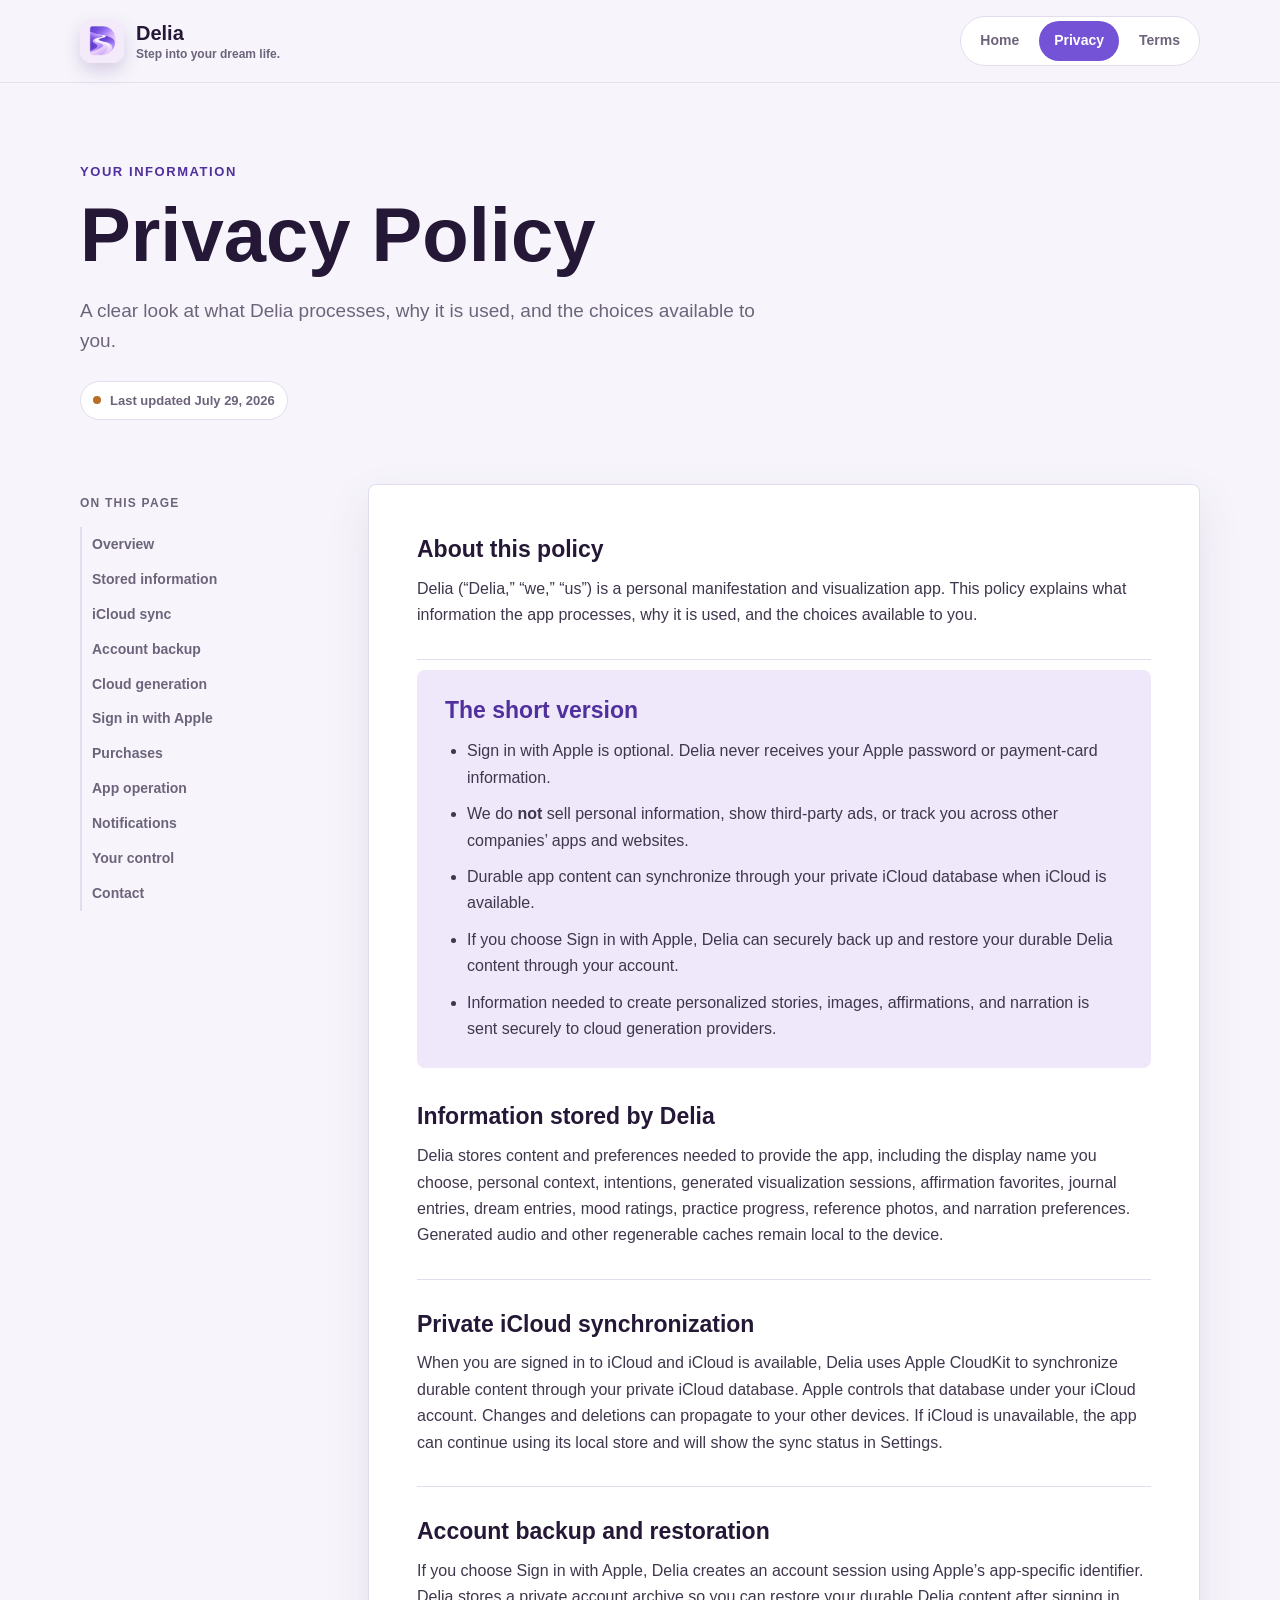
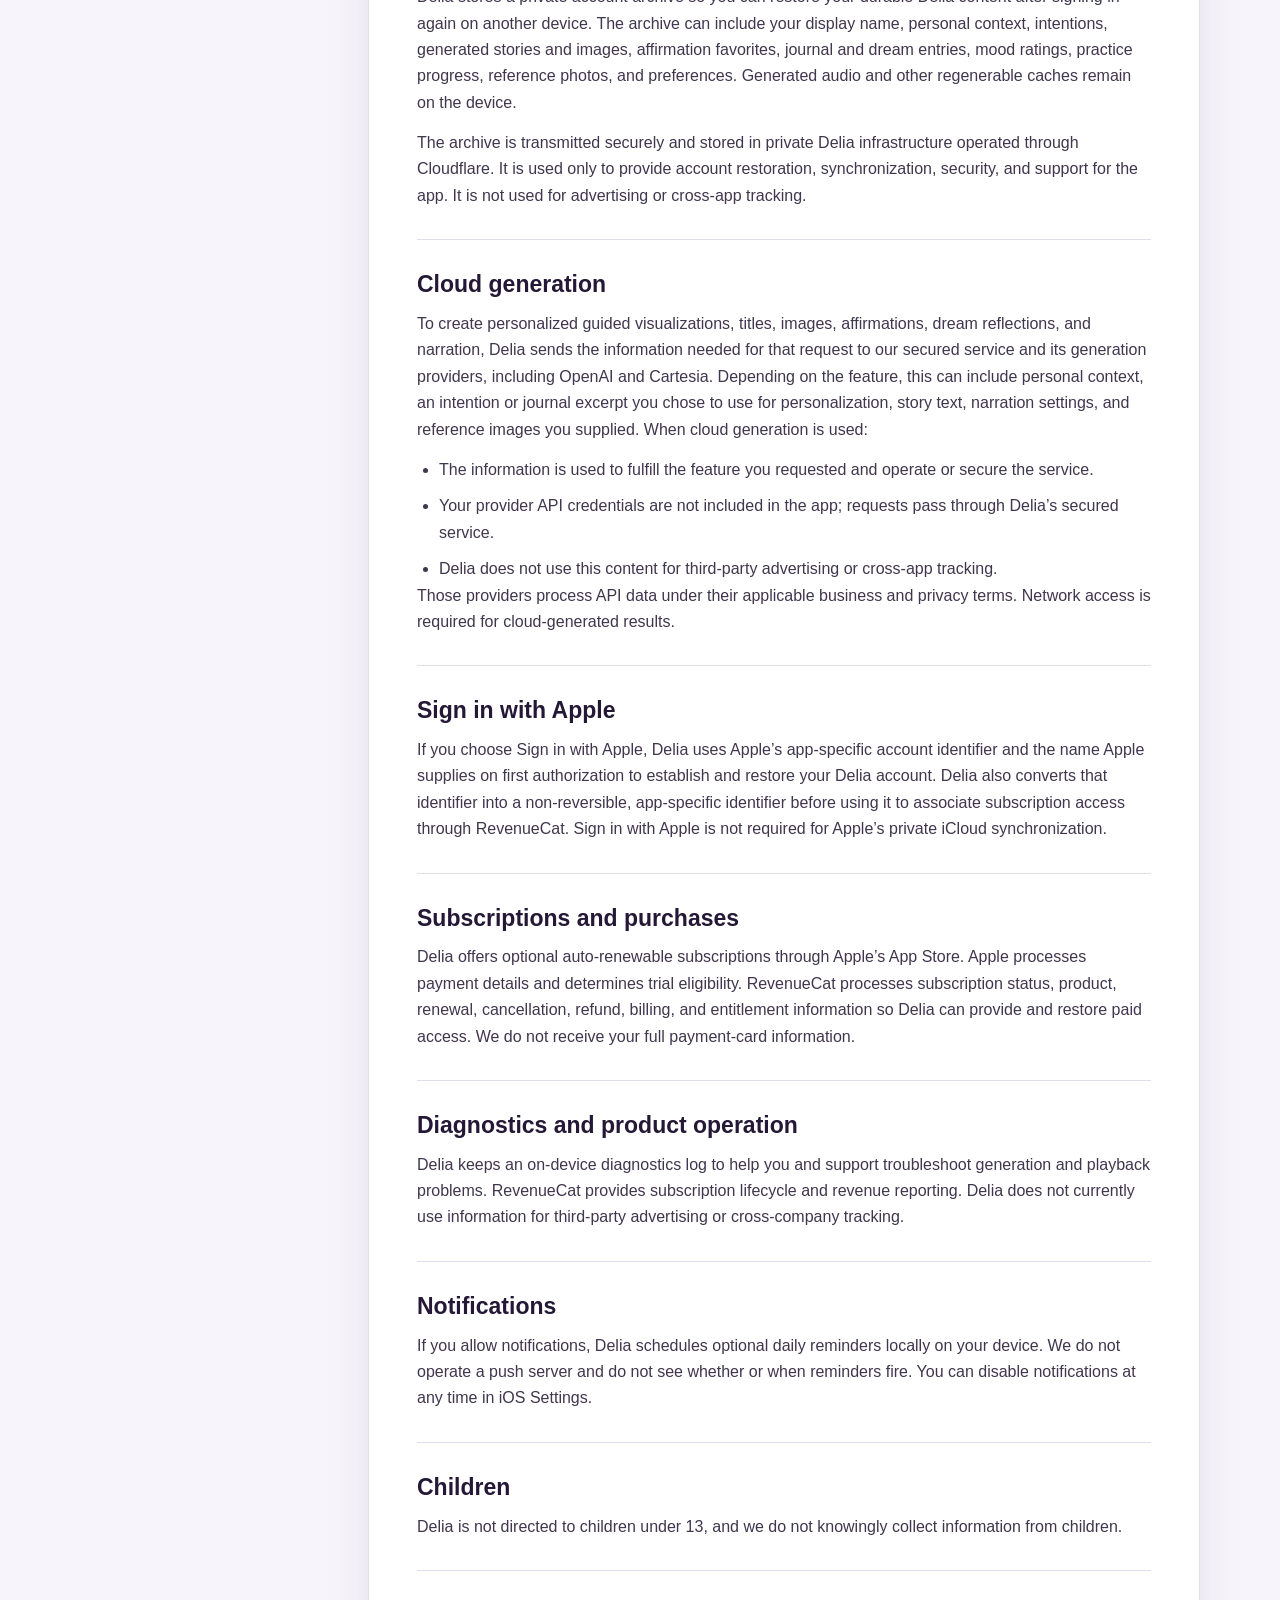
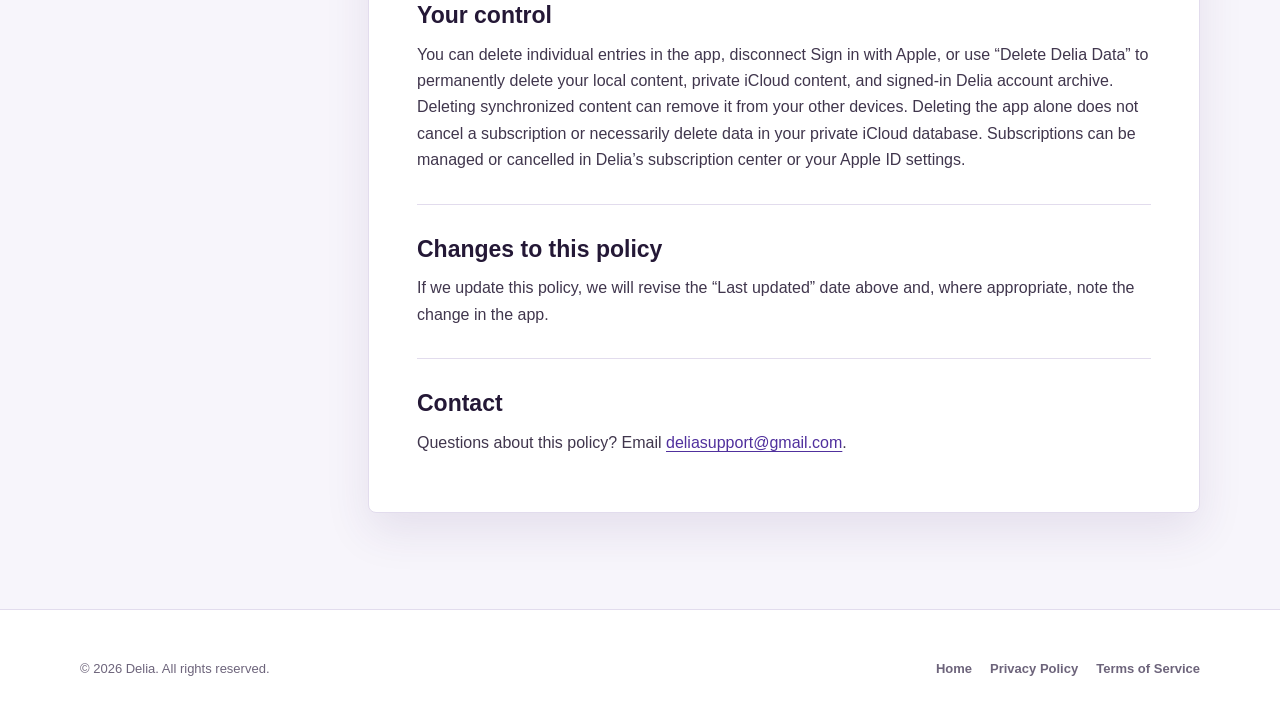
==== commit f1f00836: "Update Delia support email" ====
--- a/privacy.html
+++ b/privacy.html
@@ -136,7 +136,7 @@
 
         <section id="contact" class="legal-section">
           <h2>Contact</h2>
-          <p>Questions about this policy? Email <a href="mailto:romirj@gmail.com">romirj@gmail.com</a>.</p>
+          <p>Questions about this policy? Email <a href="mailto:deliasupport@gmail.com">deliasupport@gmail.com</a>.</p>
         </section>
       </article>
     </div>
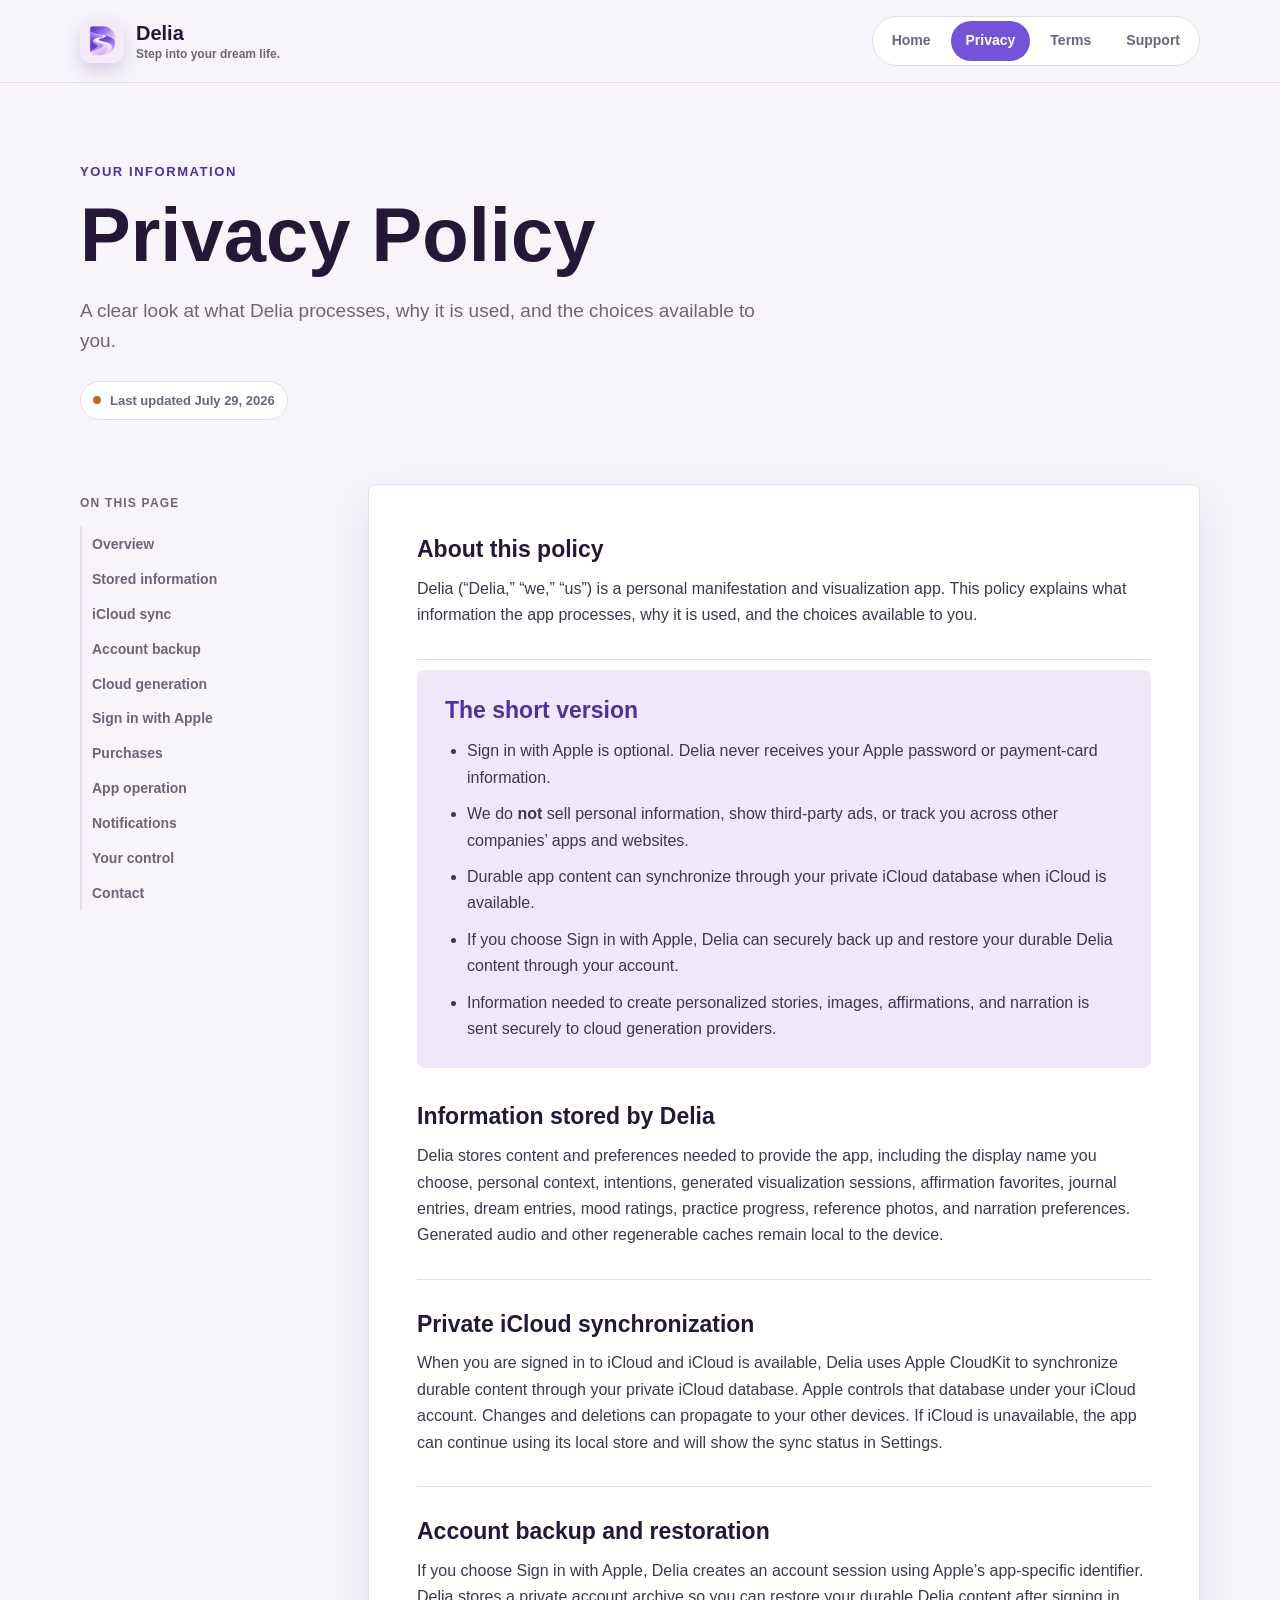
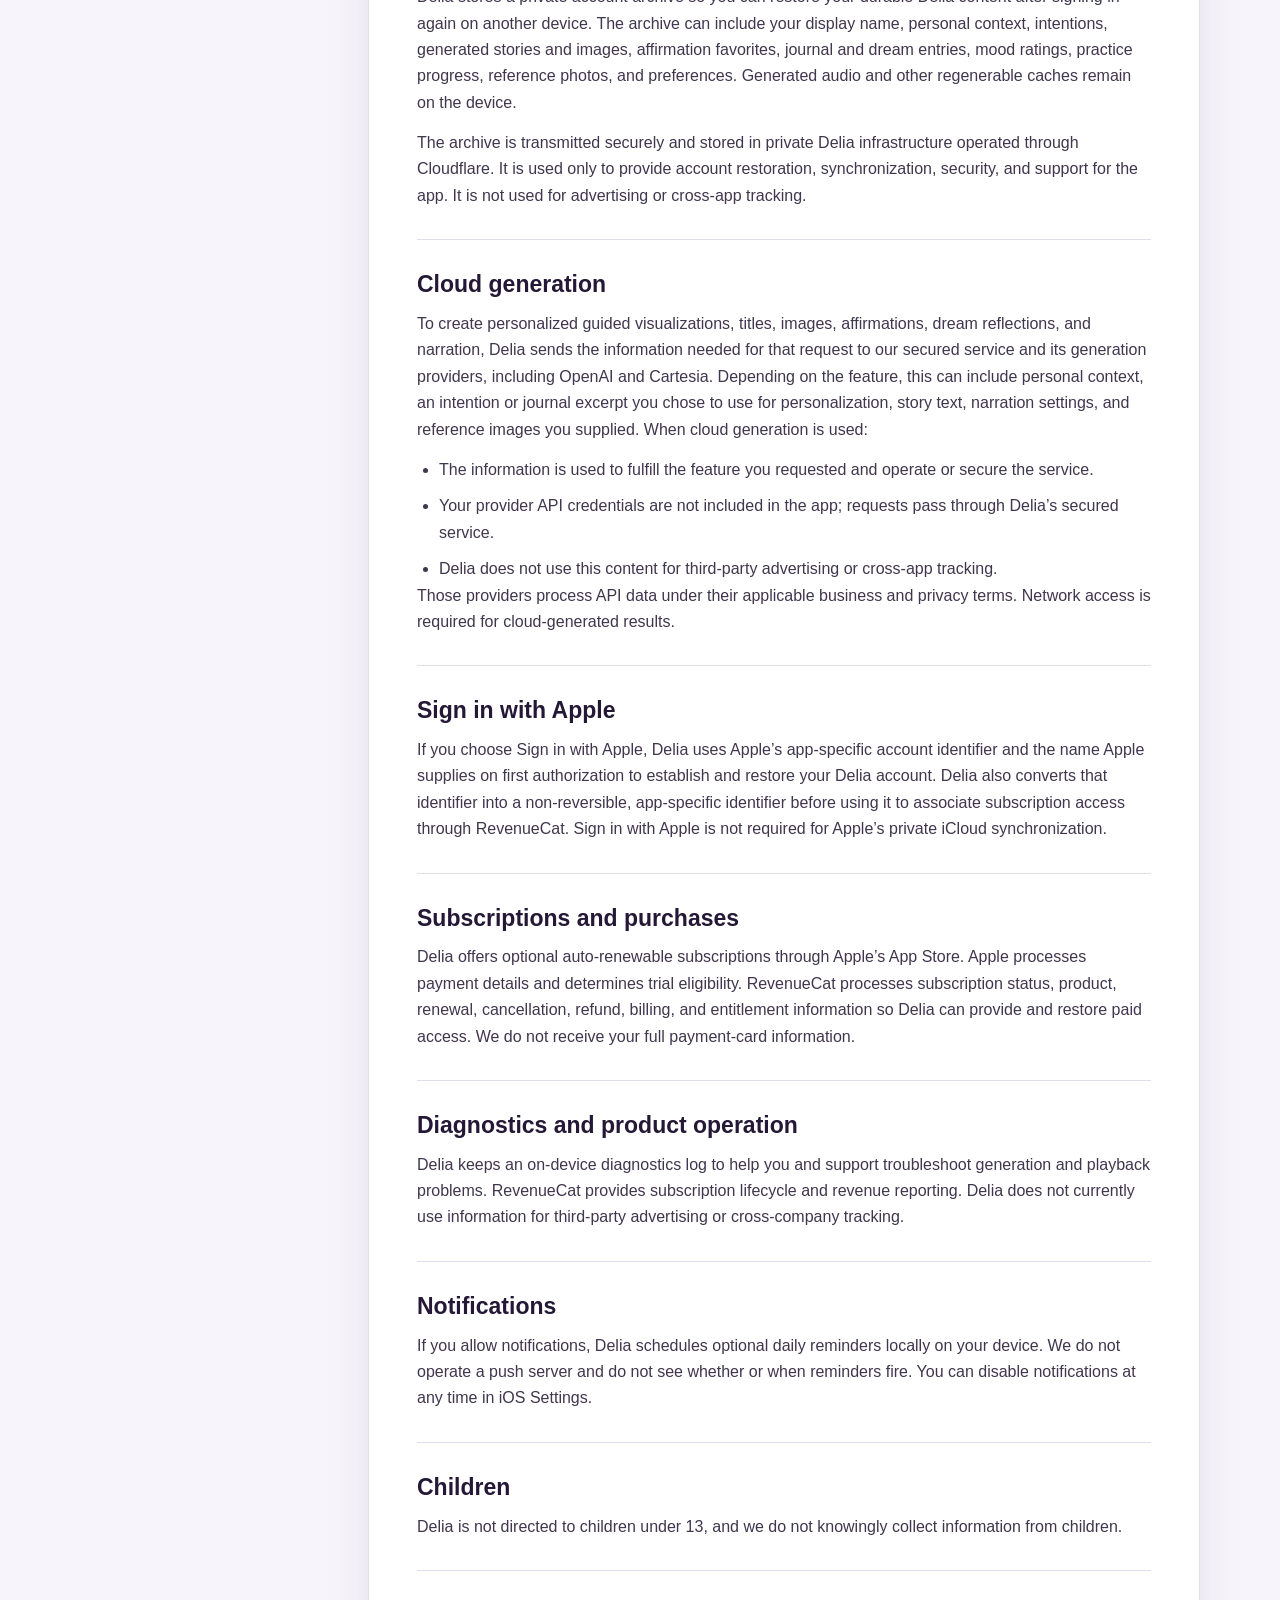
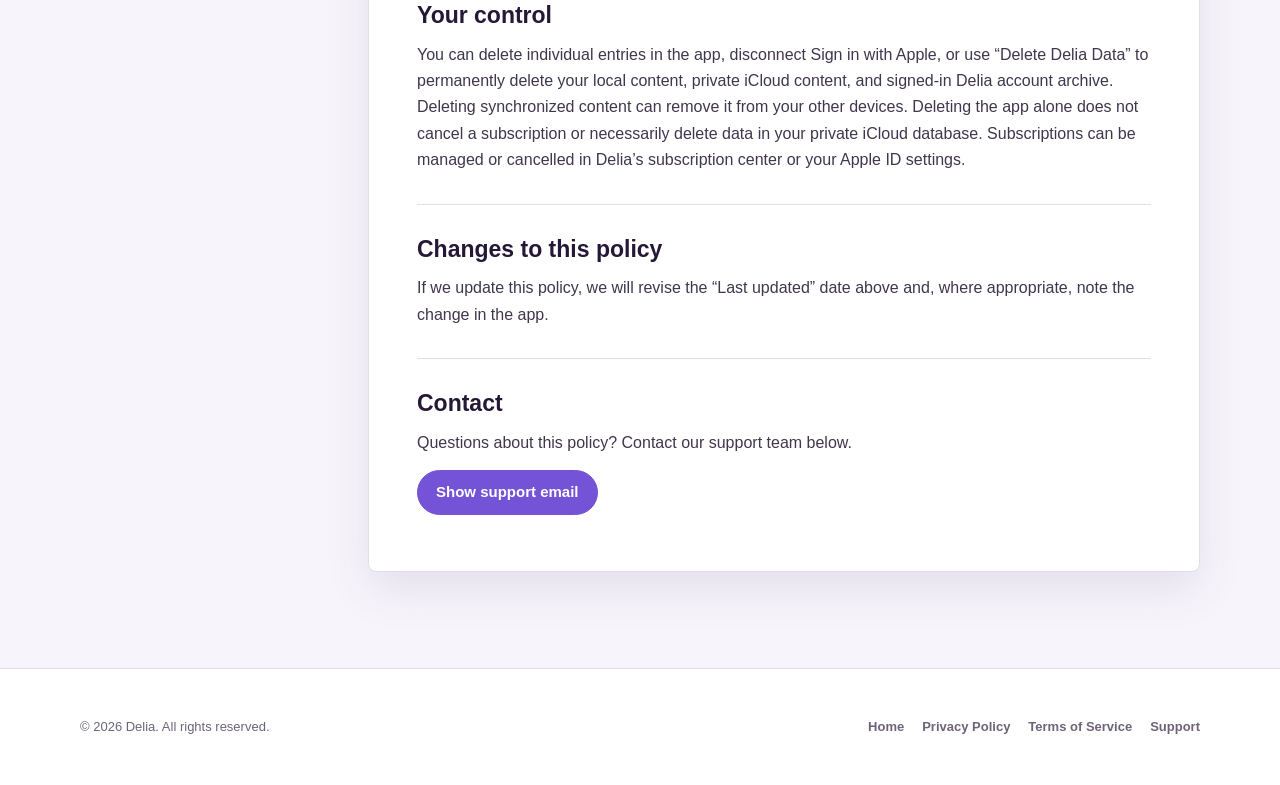
==== commit 89f1a8d0: "Reveal support email on request and fix support navigation" ====
--- a/privacy.html
+++ b/privacy.html
@@ -8,7 +8,8 @@
   <title>Privacy Policy | Delia</title>
   <link rel="icon" type="image/png" href="delia-icon.png" />
   <link rel="apple-touch-icon" href="delia-icon.png" />
-  <link rel="stylesheet" href="styles.css" />
+  <link rel="stylesheet" href="styles.css?v=support-reveal-1" />
+  <script src="support-contact.js" defer></script>
 </head>
 <body>
   <a class="skip-link" href="#main-content">Skip to content</a>
@@ -27,6 +28,7 @@
         <a href="index.html">Home</a>
         <a href="privacy.html" aria-current="page">Privacy</a>
         <a href="terms.html">Terms</a>
+        <a href="support.html">Support</a>
       </nav>
     </div>
   </header>
@@ -136,7 +138,19 @@
 
         <section id="contact" class="legal-section">
           <h2>Contact</h2>
-          <p>Questions about this policy? Email <a href="mailto:deliasupport@gmail.com">deliasupport@gmail.com</a>.</p>
+          <p>Questions about this policy? Contact our support team below.</p>
+          <div class="support-contact" data-support-contact>
+            <button class="support-button" type="button" data-reveal-email aria-expanded="false" aria-controls="support-email-details">Show support email</button>
+            <div class="support-contact__details" id="support-email-details" hidden>
+              <p class="support-contact__email" data-support-address></p>
+              <div class="support-contact__actions">
+                <button class="support-button support-button--secondary" type="button" data-copy-email>Copy email address</button>
+                <a class="support-button support-button--secondary" data-open-email>Open email app</a>
+              </div>
+              <p class="support-contact__status" data-copy-status role="status" aria-live="polite"></p>
+            </div>
+            <noscript><p>Please enable JavaScript to reveal our support email, or contact us through Feedback in Delia.</p></noscript>
+          </div>
         </section>
       </article>
     </div>
@@ -149,6 +163,7 @@
         <a href="index.html">Home</a>
         <a href="privacy.html">Privacy Policy</a>
         <a href="terms.html">Terms of Service</a>
+        <a href="support.html">Support</a>
       </nav>
     </div>
   </footer>
--- a/styles.css
+++ b/styles.css
@@ -642,3 +642,104 @@
     scroll-behavior: auto;
   }
 }
+
+/* Support contact details remain hidden until requested. */
+.support-content {
+  max-width: 720px;
+  padding-bottom: 96px;
+}
+
+.support-card {
+  padding: clamp(22px, 5vw, 40px);
+  background: var(--surface);
+  border: 1px solid var(--line);
+  border-radius: 8px;
+  box-shadow: var(--shadow);
+}
+
+.support-card h2 {
+  margin: 0 0 12px;
+  font-size: 23px;
+}
+
+.support-card > p {
+  color: var(--ink-soft);
+}
+
+.support-button {
+  min-height: 44px;
+  padding: 10px 18px;
+  display: inline-flex;
+  align-items: center;
+  justify-content: center;
+  gap: 8px;
+  border: 1px solid var(--violet);
+  border-radius: 999px;
+  color: #fff;
+  background: var(--violet);
+  font: inherit;
+  font-size: 15px;
+  font-weight: 750;
+  line-height: 1.5;
+  text-decoration: none;
+  cursor: pointer;
+}
+
+.support-button:hover {
+  color: #fff;
+  background: var(--violet-dark);
+}
+
+.support-button--secondary {
+  color: var(--violet-dark);
+  background: var(--surface);
+  border-color: var(--line);
+}
+
+.support-button--secondary:hover {
+  color: var(--violet-dark);
+  background: var(--surface-soft);
+}
+
+.support-button:disabled {
+  opacity: 0.6;
+  cursor: wait;
+}
+
+.support-contact__details {
+  margin-top: 20px;
+  padding: 20px;
+  background: var(--surface-soft);
+  border: 1px solid var(--line);
+  border-radius: 8px;
+}
+
+.support-contact__details[hidden] {
+  display: none;
+}
+
+.support-contact__email {
+  margin: 0 0 16px;
+  color: var(--ink);
+  font-size: clamp(16px, 3vw, 20px);
+  font-weight: 750;
+  user-select: all;
+}
+
+.support-contact__actions {
+  display: flex;
+  flex-wrap: wrap;
+  gap: 10px;
+}
+
+.support-contact__status {
+  min-height: 1.65em;
+  margin: 12px 0 0;
+  color: var(--ink-soft);
+  font-size: 14px;
+}
+
+.support-card .support-note {
+  margin: 24px 0 0;
+  font-size: 14px;
+}
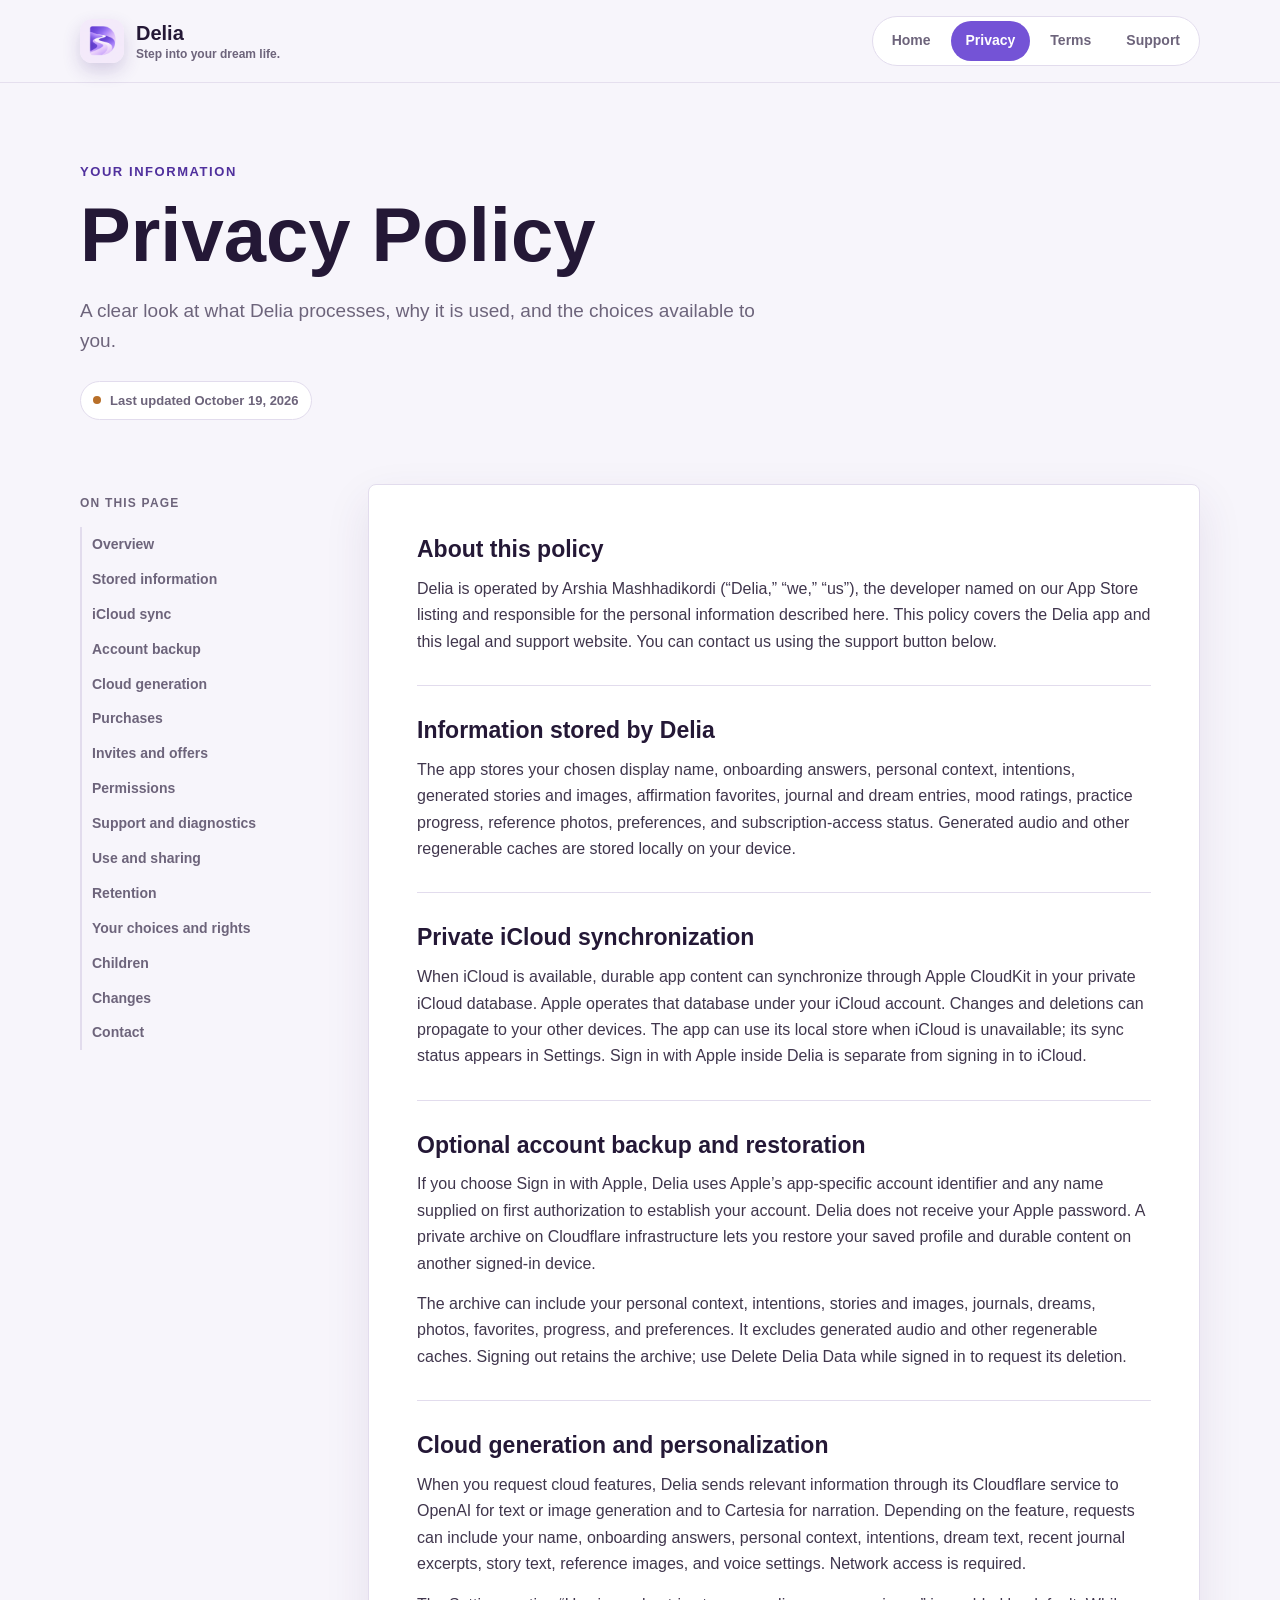
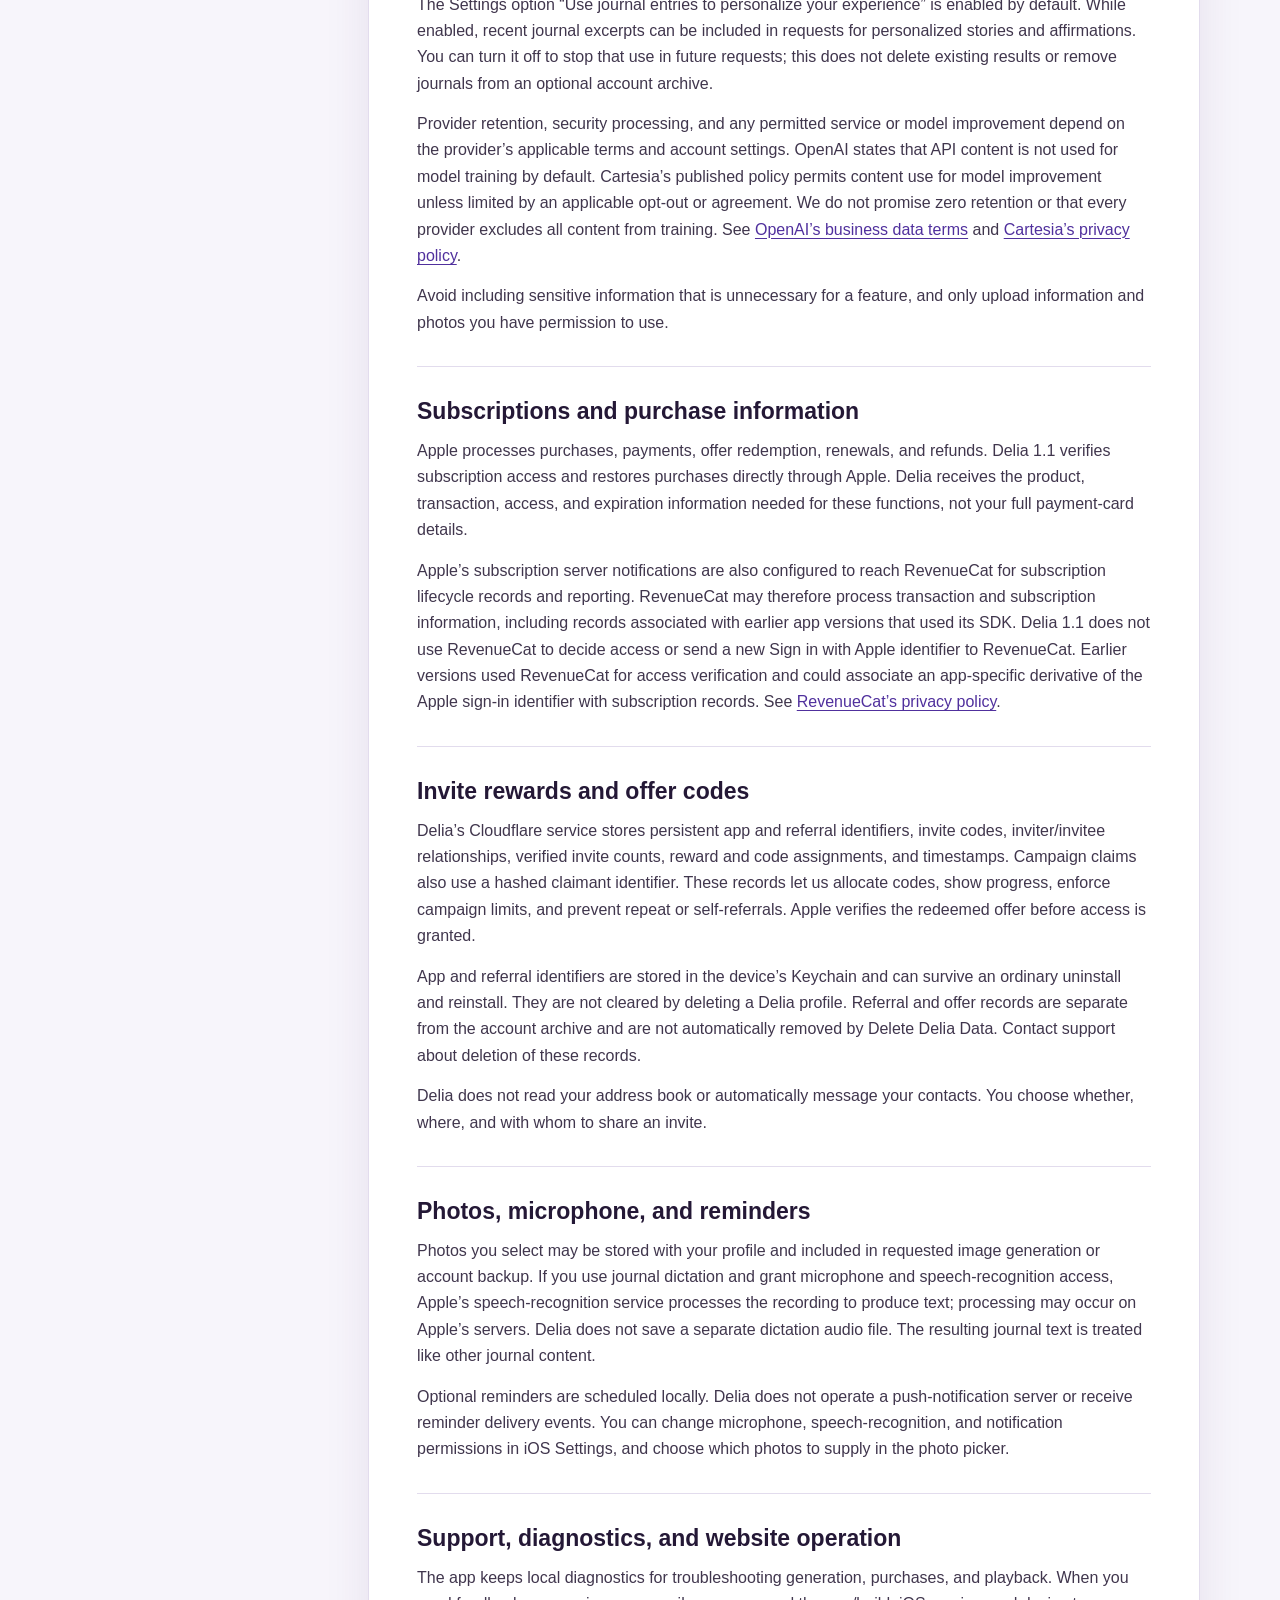
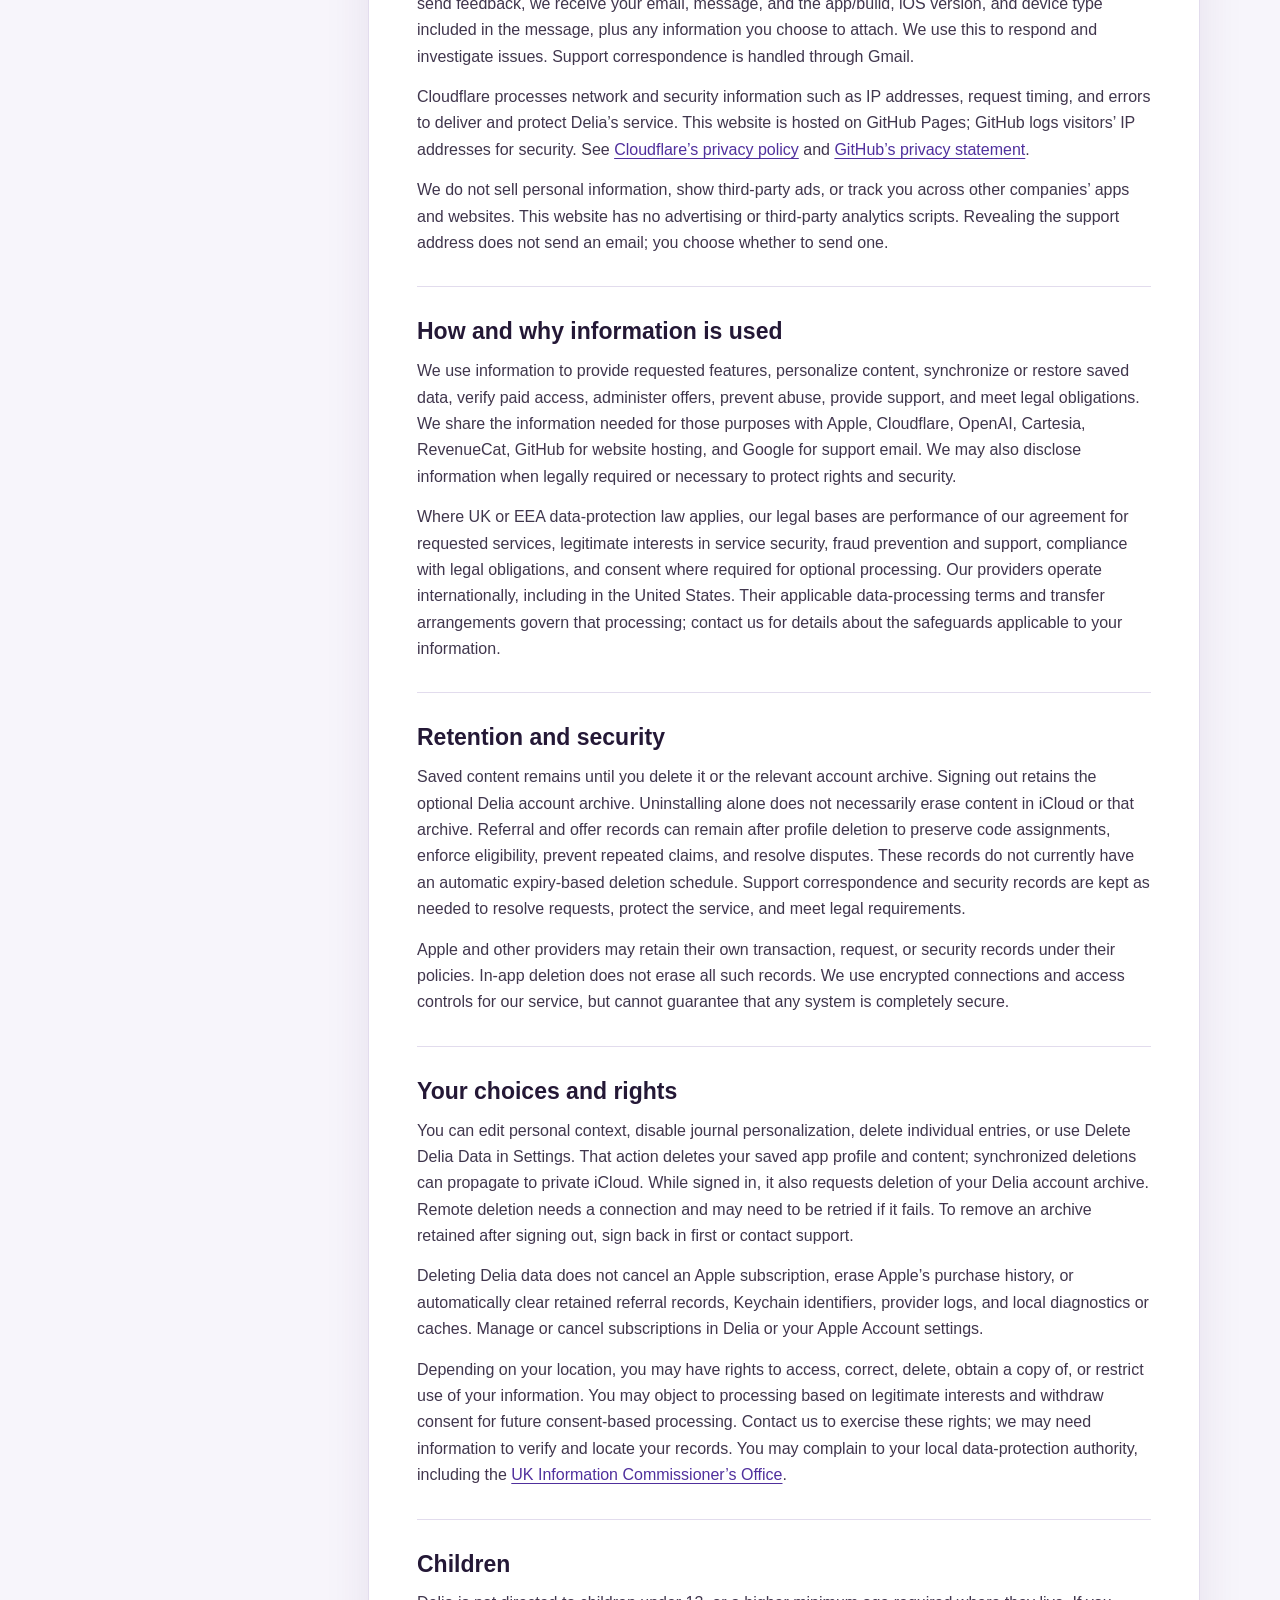
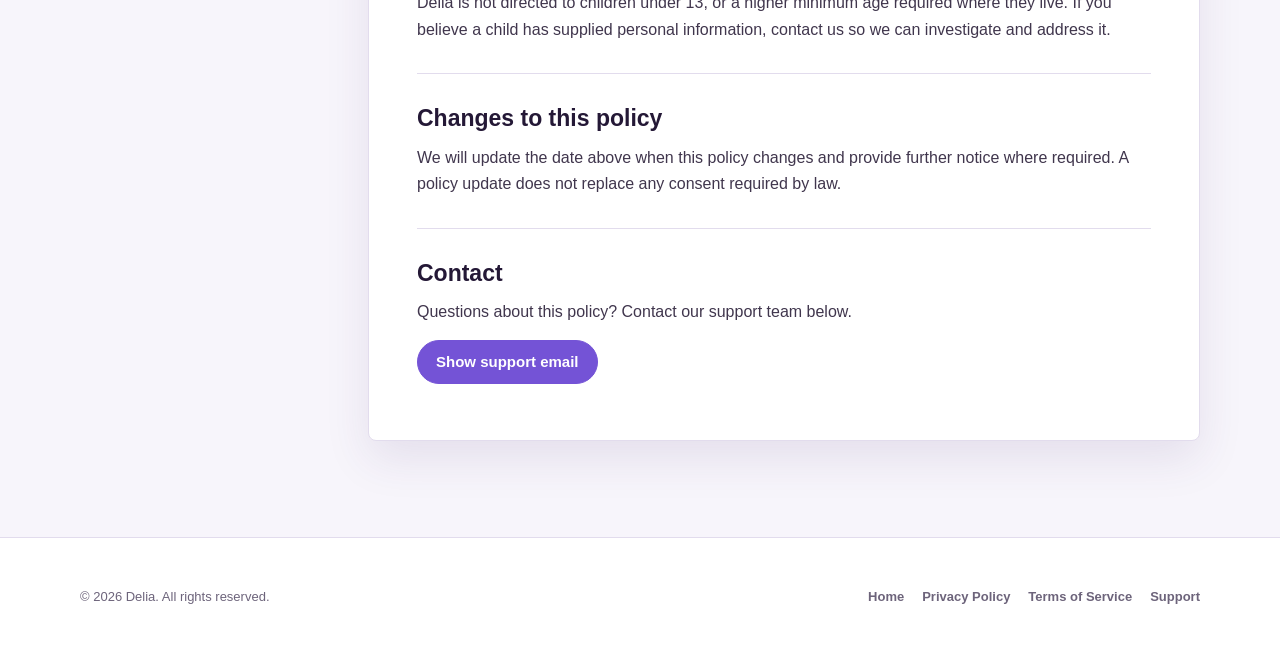
==== commit e7e79a9f: "Align Delia legal pages with current access and data flows" ====
--- a/privacy.html
+++ b/privacy.html
@@ -38,7 +38,7 @@
       <p class="eyebrow">Your information</p>
       <h1 id="page-title">Privacy Policy</h1>
       <p class="page-hero__intro">A clear look at what Delia processes, why it is used, and the choices available to you.</p>
-      <p class="page-hero__meta">Last updated July 29, 2026</p>
+      <p class="page-hero__meta">Last updated October 19, 2026</p>
     </section>
 
     <div class="legal-layout">
@@ -49,91 +49,103 @@
         <a href="#icloud">iCloud sync</a>
         <a href="#account-backup">Account backup</a>
         <a href="#generation">Cloud generation</a>
-        <a href="#apple-sign-in">Sign in with Apple</a>
         <a href="#purchases">Purchases</a>
-        <a href="#operation">App operation</a>
-        <a href="#notifications">Notifications</a>
-        <a href="#control">Your control</a>
+        <a href="#offers">Invites and offers</a>
+        <a href="#permissions">Permissions</a>
+        <a href="#operation">Support and diagnostics</a>
+        <a href="#use-and-sharing">Use and sharing</a>
+        <a href="#retention">Retention</a>
+        <a href="#control">Your choices and rights</a>
+        <a href="#children">Children</a>
+        <a href="#changes">Changes</a>
         <a href="#contact">Contact</a>
       </nav>
 
       <article class="legal-document">
         <section id="overview" class="legal-section">
           <h2>About this policy</h2>
-          <p>Delia (“Delia,” “we,” “us”) is a personal manifestation and visualization app. This policy explains what information the app processes, why it is used, and the choices available to you.</p>
-        </section>
-
-        <section class="legal-section summary-section" aria-labelledby="short-version-title">
-          <h2 id="short-version-title">The short version</h2>
-          <ul>
-            <li>Sign in with Apple is optional. Delia never receives your Apple password or payment-card information.</li>
-            <li>We do <strong>not</strong> sell personal information, show third-party ads, or track you across other companies’ apps and websites.</li>
-            <li>Durable app content can synchronize through your private iCloud database when iCloud is available.</li>
-            <li>If you choose Sign in with Apple, Delia can securely back up and restore your durable Delia content through your account.</li>
-            <li>Information needed to create personalized stories, images, affirmations, and narration is sent securely to cloud generation providers.</li>
-          </ul>
+          <p>Delia is operated by Arshia Mashhadikordi (“Delia,” “we,” “us”), the developer named on our App Store listing and responsible for the personal information described here. This policy covers the Delia app and this legal and support website. You can contact us using the support button below.</p>
         </section>
 
         <section id="stored-information" class="legal-section">
           <h2>Information stored by Delia</h2>
-          <p>Delia stores content and preferences needed to provide the app, including the display name you choose, personal context, intentions, generated visualization sessions, affirmation favorites, journal entries, dream entries, mood ratings, practice progress, reference photos, and narration preferences. Generated audio and other regenerable caches remain local to the device.</p>
+          <p>The app stores your chosen display name, onboarding answers, personal context, intentions, generated stories and images, affirmation favorites, journal and dream entries, mood ratings, practice progress, reference photos, preferences, and subscription-access status. Generated audio and other regenerable caches are stored locally on your device.</p>
         </section>
 
         <section id="icloud" class="legal-section">
           <h2>Private iCloud synchronization</h2>
-          <p>When you are signed in to iCloud and iCloud is available, Delia uses Apple CloudKit to synchronize durable content through your private iCloud database. Apple controls that database under your iCloud account. Changes and deletions can propagate to your other devices. If iCloud is unavailable, the app can continue using its local store and will show the sync status in Settings.</p>
+          <p>When iCloud is available, durable app content can synchronize through Apple CloudKit in your private iCloud database. Apple operates that database under your iCloud account. Changes and deletions can propagate to your other devices. The app can use its local store when iCloud is unavailable; its sync status appears in Settings. Sign in with Apple inside Delia is separate from signing in to iCloud.</p>
         </section>
 
         <section id="account-backup" class="legal-section">
-          <h2>Account backup and restoration</h2>
-          <p>If you choose Sign in with Apple, Delia creates an account session using Apple’s app-specific identifier. Delia stores a private account archive so you can restore your durable Delia content after signing in again on another device. The archive can include your display name, personal context, intentions, generated stories and images, affirmation favorites, journal and dream entries, mood ratings, practice progress, reference photos, and preferences. Generated audio and other regenerable caches remain on the device.</p>
-          <p>The archive is transmitted securely and stored in private Delia infrastructure operated through Cloudflare. It is used only to provide account restoration, synchronization, security, and support for the app. It is not used for advertising or cross-app tracking.</p>
+          <span id="apple-sign-in"></span>
+          <h2>Optional account backup and restoration</h2>
+          <p>If you choose Sign in with Apple, Delia uses Apple’s app-specific account identifier and any name supplied on first authorization to establish your account. Delia does not receive your Apple password. A private archive on Cloudflare infrastructure lets you restore your saved profile and durable content on another signed-in device.</p>
+          <p>The archive can include your personal context, intentions, stories and images, journals, dreams, photos, favorites, progress, and preferences. It excludes generated audio and other regenerable caches. Signing out retains the archive; use Delete Delia Data while signed in to request its deletion.</p>
         </section>
 
         <section id="generation" class="legal-section">
-          <h2>Cloud generation</h2>
-          <p>To create personalized guided visualizations, titles, images, affirmations, dream reflections, and narration, Delia sends the information needed for that request to our secured service and its generation providers, including OpenAI and Cartesia. Depending on the feature, this can include personal context, an intention or journal excerpt you chose to use for personalization, story text, narration settings, and reference images you supplied. When cloud generation is used:</p>
-          <ul>
-            <li>The information is used to fulfill the feature you requested and operate or secure the service.</li>
-            <li>Your provider API credentials are not included in the app; requests pass through Delia’s secured service.</li>
-            <li>Delia does not use this content for third-party advertising or cross-app tracking.</li>
-          </ul>
-          <p>Those providers process API data under their applicable business and privacy terms. Network access is required for cloud-generated results.</p>
-        </section>
-
-        <section id="apple-sign-in" class="legal-section">
-          <h2>Sign in with Apple</h2>
-          <p>If you choose Sign in with Apple, Delia uses Apple’s app-specific account identifier and the name Apple supplies on first authorization to establish and restore your Delia account. Delia also converts that identifier into a non-reversible, app-specific identifier before using it to associate subscription access through RevenueCat. Sign in with Apple is not required for Apple’s private iCloud synchronization.</p>
+          <h2>Cloud generation and personalization</h2>
+          <p>When you request cloud features, Delia sends relevant information through its Cloudflare service to OpenAI for text or image generation and to Cartesia for narration. Depending on the feature, requests can include your name, onboarding answers, personal context, intentions, dream text, recent journal excerpts, story text, reference images, and voice settings. Network access is required.</p>
+          <p>The Settings option “Use journal entries to personalize your experience” is enabled by default. While enabled, recent journal excerpts can be included in requests for personalized stories and affirmations. You can turn it off to stop that use in future requests; this does not delete existing results or remove journals from an optional account archive.</p>
+          <p>Provider retention, security processing, and any permitted service or model improvement depend on the provider’s applicable terms and account settings. OpenAI states that API content is not used for model training by default. Cartesia’s published policy permits content use for model improvement unless limited by an applicable opt-out or agreement. We do not promise zero retention or that every provider excludes all content from training. See <a href="https://openai.com/enterprise-privacy/">OpenAI’s business data terms</a> and <a href="https://www.cartesia.ai/legal/privacy">Cartesia’s privacy policy</a>.</p>
+          <p>Avoid including sensitive information that is unnecessary for a feature, and only upload information and photos you have permission to use.</p>
         </section>
 
         <section id="purchases" class="legal-section">
-          <h2>Subscriptions and purchases</h2>
-          <p>Delia offers optional auto-renewable subscriptions through Apple’s App Store. Apple processes payment details and determines trial eligibility. RevenueCat processes subscription status, product, renewal, cancellation, refund, billing, and entitlement information so Delia can provide and restore paid access. We do not receive your full payment-card information.</p>
+          <h2>Subscriptions and purchase information</h2>
+          <p>Apple processes purchases, payments, offer redemption, renewals, and refunds. Delia 1.1 verifies subscription access and restores purchases directly through Apple. Delia receives the product, transaction, access, and expiration information needed for these functions, not your full payment-card details.</p>
+          <p>Apple’s subscription server notifications are also configured to reach RevenueCat for subscription lifecycle records and reporting. RevenueCat may therefore process transaction and subscription information, including records associated with earlier app versions that used its SDK. Delia 1.1 does not use RevenueCat to decide access or send a new Sign in with Apple identifier to RevenueCat. Earlier versions used RevenueCat for access verification and could associate an app-specific derivative of the Apple sign-in identifier with subscription records. See <a href="https://www.revenuecat.com/privacy">RevenueCat’s privacy policy</a>.</p>
+        </section>
+
+        <section id="offers" class="legal-section">
+          <h2>Invite rewards and offer codes</h2>
+          <p>Delia’s Cloudflare service stores persistent app and referral identifiers, invite codes, inviter/invitee relationships, verified invite counts, reward and code assignments, and timestamps. Campaign claims also use a hashed claimant identifier. These records let us allocate codes, show progress, enforce campaign limits, and prevent repeat or self-referrals. Apple verifies the redeemed offer before access is granted.</p>
+          <p>App and referral identifiers are stored in the device’s Keychain and can survive an ordinary uninstall and reinstall. They are not cleared by deleting a Delia profile. Referral and offer records are separate from the account archive and are not automatically removed by Delete Delia Data. Contact support about deletion of these records.</p>
+          <p>Delia does not read your address book or automatically message your contacts. You choose whether, where, and with whom to share an invite.</p>
+        </section>
+
+        <section id="permissions" class="legal-section">
+          <span id="notifications"></span>
+          <h2>Photos, microphone, and reminders</h2>
+          <p>Photos you select may be stored with your profile and included in requested image generation or account backup. If you use journal dictation and grant microphone and speech-recognition access, Apple’s speech-recognition service processes the recording to produce text; processing may occur on Apple’s servers. Delia does not save a separate dictation audio file. The resulting journal text is treated like other journal content.</p>
+          <p>Optional reminders are scheduled locally. Delia does not operate a push-notification server or receive reminder delivery events. You can change microphone, speech-recognition, and notification permissions in iOS Settings, and choose which photos to supply in the photo picker.</p>
         </section>
 
         <section id="operation" class="legal-section">
-          <h2>Diagnostics and product operation</h2>
-          <p>Delia keeps an on-device diagnostics log to help you and support troubleshoot generation and playback problems. RevenueCat provides subscription lifecycle and revenue reporting. Delia does not currently use information for third-party advertising or cross-company tracking.</p>
+          <h2>Support, diagnostics, and website operation</h2>
+          <p>The app keeps local diagnostics for troubleshooting generation, purchases, and playback. When you send feedback, we receive your email, message, and the app/build, iOS version, and device type included in the message, plus any information you choose to attach. We use this to respond and investigate issues. Support correspondence is handled through Gmail.</p>
+          <p>Cloudflare processes network and security information such as IP addresses, request timing, and errors to deliver and protect Delia’s service. This website is hosted on GitHub Pages; GitHub logs visitors’ IP addresses for security. See <a href="https://www.cloudflare.com/privacypolicy/">Cloudflare’s privacy policy</a> and <a href="https://docs.github.com/en/site-policy/privacy-policies/github-general-privacy-statement">GitHub’s privacy statement</a>.</p>
+          <p>We do not sell personal information, show third-party ads, or track you across other companies’ apps and websites. This website has no advertising or third-party analytics scripts. Revealing the support address does not send an email; you choose whether to send one.</p>
         </section>
 
-        <section id="notifications" class="legal-section">
-          <h2>Notifications</h2>
-          <p>If you allow notifications, Delia schedules optional daily reminders locally on your device. We do not operate a push server and do not see whether or when reminders fire. You can disable notifications at any time in iOS Settings.</p>
+        <section id="use-and-sharing" class="legal-section">
+          <h2>How and why information is used</h2>
+          <p>We use information to provide requested features, personalize content, synchronize or restore saved data, verify paid access, administer offers, prevent abuse, provide support, and meet legal obligations. We share the information needed for those purposes with Apple, Cloudflare, OpenAI, Cartesia, RevenueCat, GitHub for website hosting, and Google for support email. We may also disclose information when legally required or necessary to protect rights and security.</p>
+          <p>Where UK or EEA data-protection law applies, our legal bases are performance of our agreement for requested services, legitimate interests in service security, fraud prevention and support, compliance with legal obligations, and consent where required for optional processing. Our providers operate internationally, including in the United States. Their applicable data-processing terms and transfer arrangements govern that processing; contact us for details about the safeguards applicable to your information.</p>
+        </section>
+
+        <section id="retention" class="legal-section">
+          <h2>Retention and security</h2>
+          <p>Saved content remains until you delete it or the relevant account archive. Signing out retains the optional Delia account archive. Uninstalling alone does not necessarily erase content in iCloud or that archive. Referral and offer records can remain after profile deletion to preserve code assignments, enforce eligibility, prevent repeated claims, and resolve disputes. These records do not currently have an automatic expiry-based deletion schedule. Support correspondence and security records are kept as needed to resolve requests, protect the service, and meet legal requirements.</p>
+          <p>Apple and other providers may retain their own transaction, request, or security records under their policies. In-app deletion does not erase all such records. We use encrypted connections and access controls for our service, but cannot guarantee that any system is completely secure.</p>
+        </section>
+
+        <section id="control" class="legal-section">
+          <h2>Your choices and rights</h2>
+          <p>You can edit personal context, disable journal personalization, delete individual entries, or use Delete Delia Data in Settings. That action deletes your saved app profile and content; synchronized deletions can propagate to private iCloud. While signed in, it also requests deletion of your Delia account archive. Remote deletion needs a connection and may need to be retried if it fails. To remove an archive retained after signing out, sign back in first or contact support.</p>
+          <p>Deleting Delia data does not cancel an Apple subscription, erase Apple’s purchase history, or automatically clear retained referral records, Keychain identifiers, provider logs, and local diagnostics or caches. Manage or cancel subscriptions in Delia or your Apple Account settings.</p>
+          <p>Depending on your location, you may have rights to access, correct, delete, obtain a copy of, or restrict use of your information. You may object to processing based on legitimate interests and withdraw consent for future consent-based processing. Contact us to exercise these rights; we may need information to verify and locate your records. You may complain to your local data-protection authority, including the <a href="https://ico.org.uk/make-a-complaint/">UK Information Commissioner’s Office</a>.</p>
         </section>
 
         <section id="children" class="legal-section">
           <h2>Children</h2>
-          <p>Delia is not directed to children under 13, and we do not knowingly collect information from children.</p>
-        </section>
-
-        <section id="control" class="legal-section">
-          <h2>Your control</h2>
-          <p>You can delete individual entries in the app, disconnect Sign in with Apple, or use “Delete Delia Data” to permanently delete your local content, private iCloud content, and signed-in Delia account archive. Deleting synchronized content can remove it from your other devices. Deleting the app alone does not cancel a subscription or necessarily delete data in your private iCloud database. Subscriptions can be managed or cancelled in Delia’s subscription center or your Apple ID settings.</p>
+          <p>Delia is not directed to children under 13, or a higher minimum age required where they live. If you believe a child has supplied personal information, contact us so we can investigate and address it.</p>
         </section>
 
         <section id="changes" class="legal-section">
           <h2>Changes to this policy</h2>
-          <p>If we update this policy, we will revise the “Last updated” date above and, where appropriate, note the change in the app.</p>
+          <p>We will update the date above when this policy changes and provide further notice where required. A policy update does not replace any consent required by law.</p>
         </section>
 
         <section id="contact" class="legal-section">
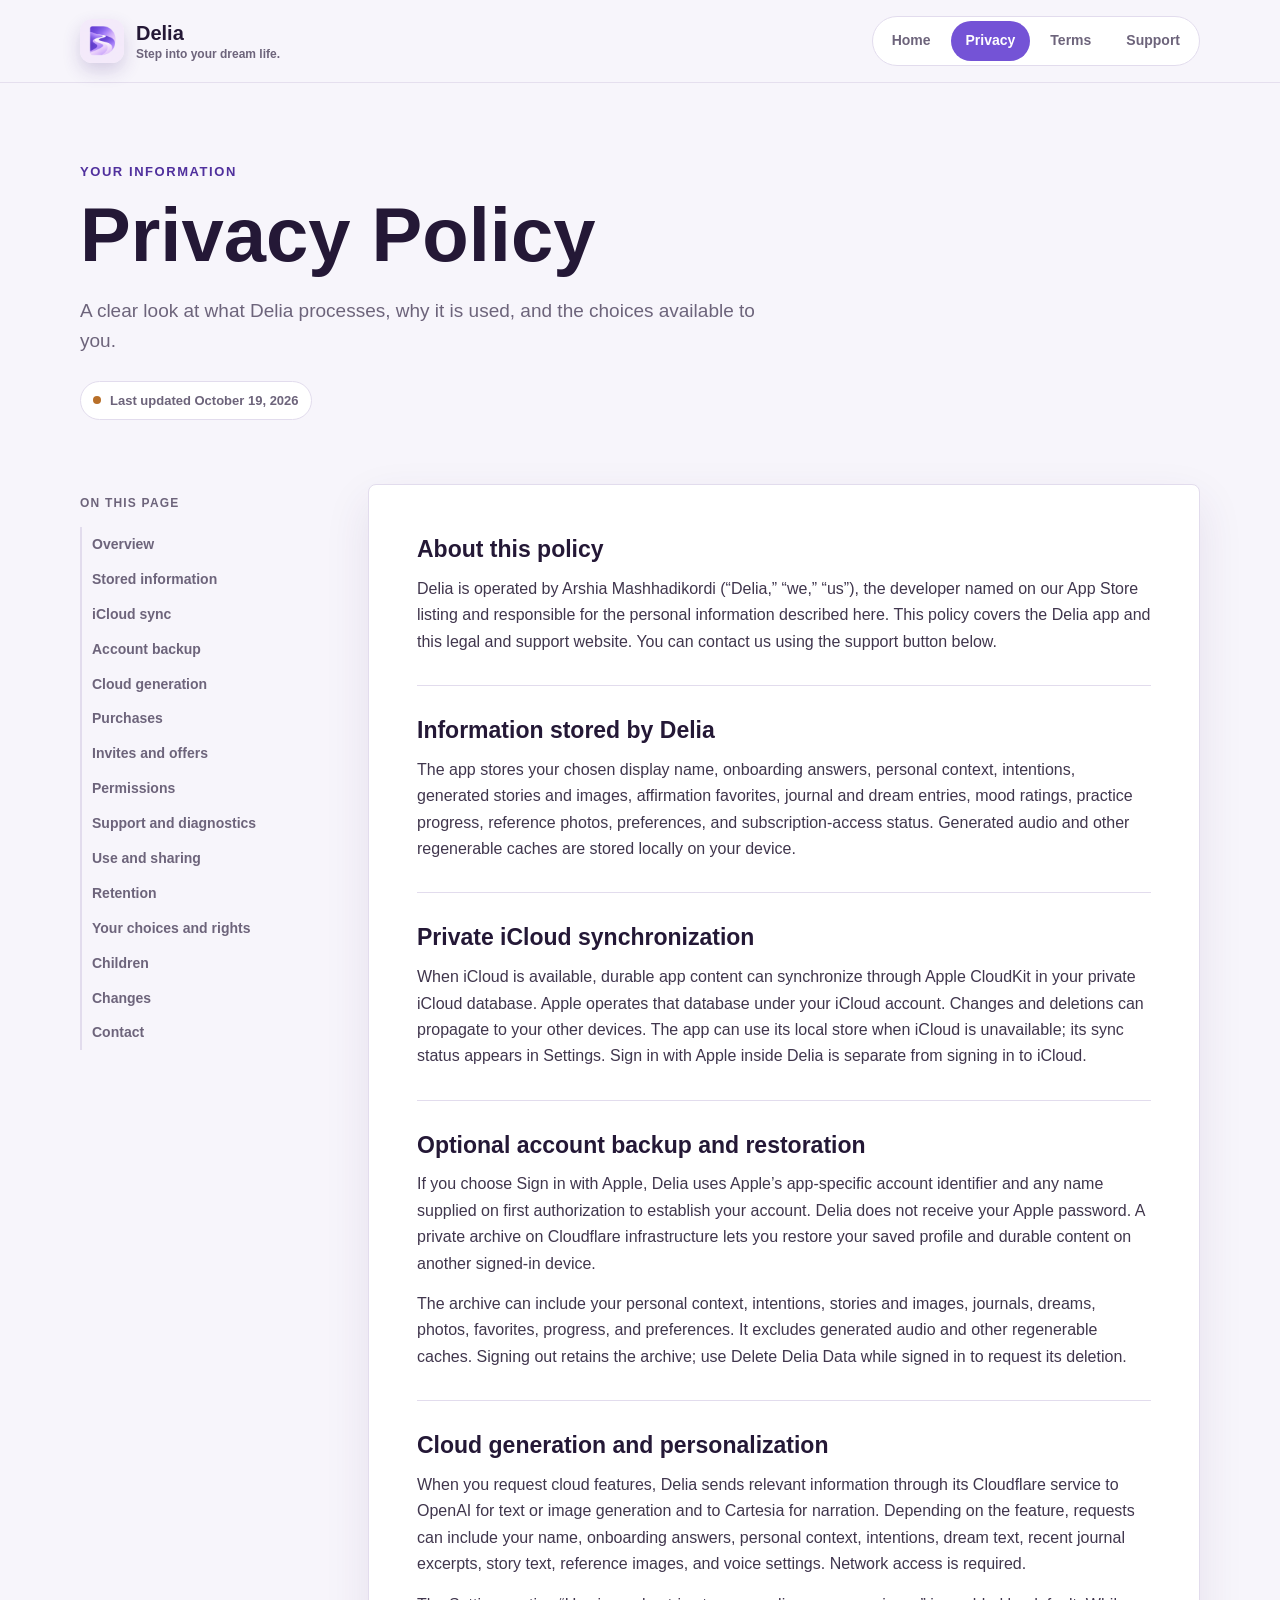
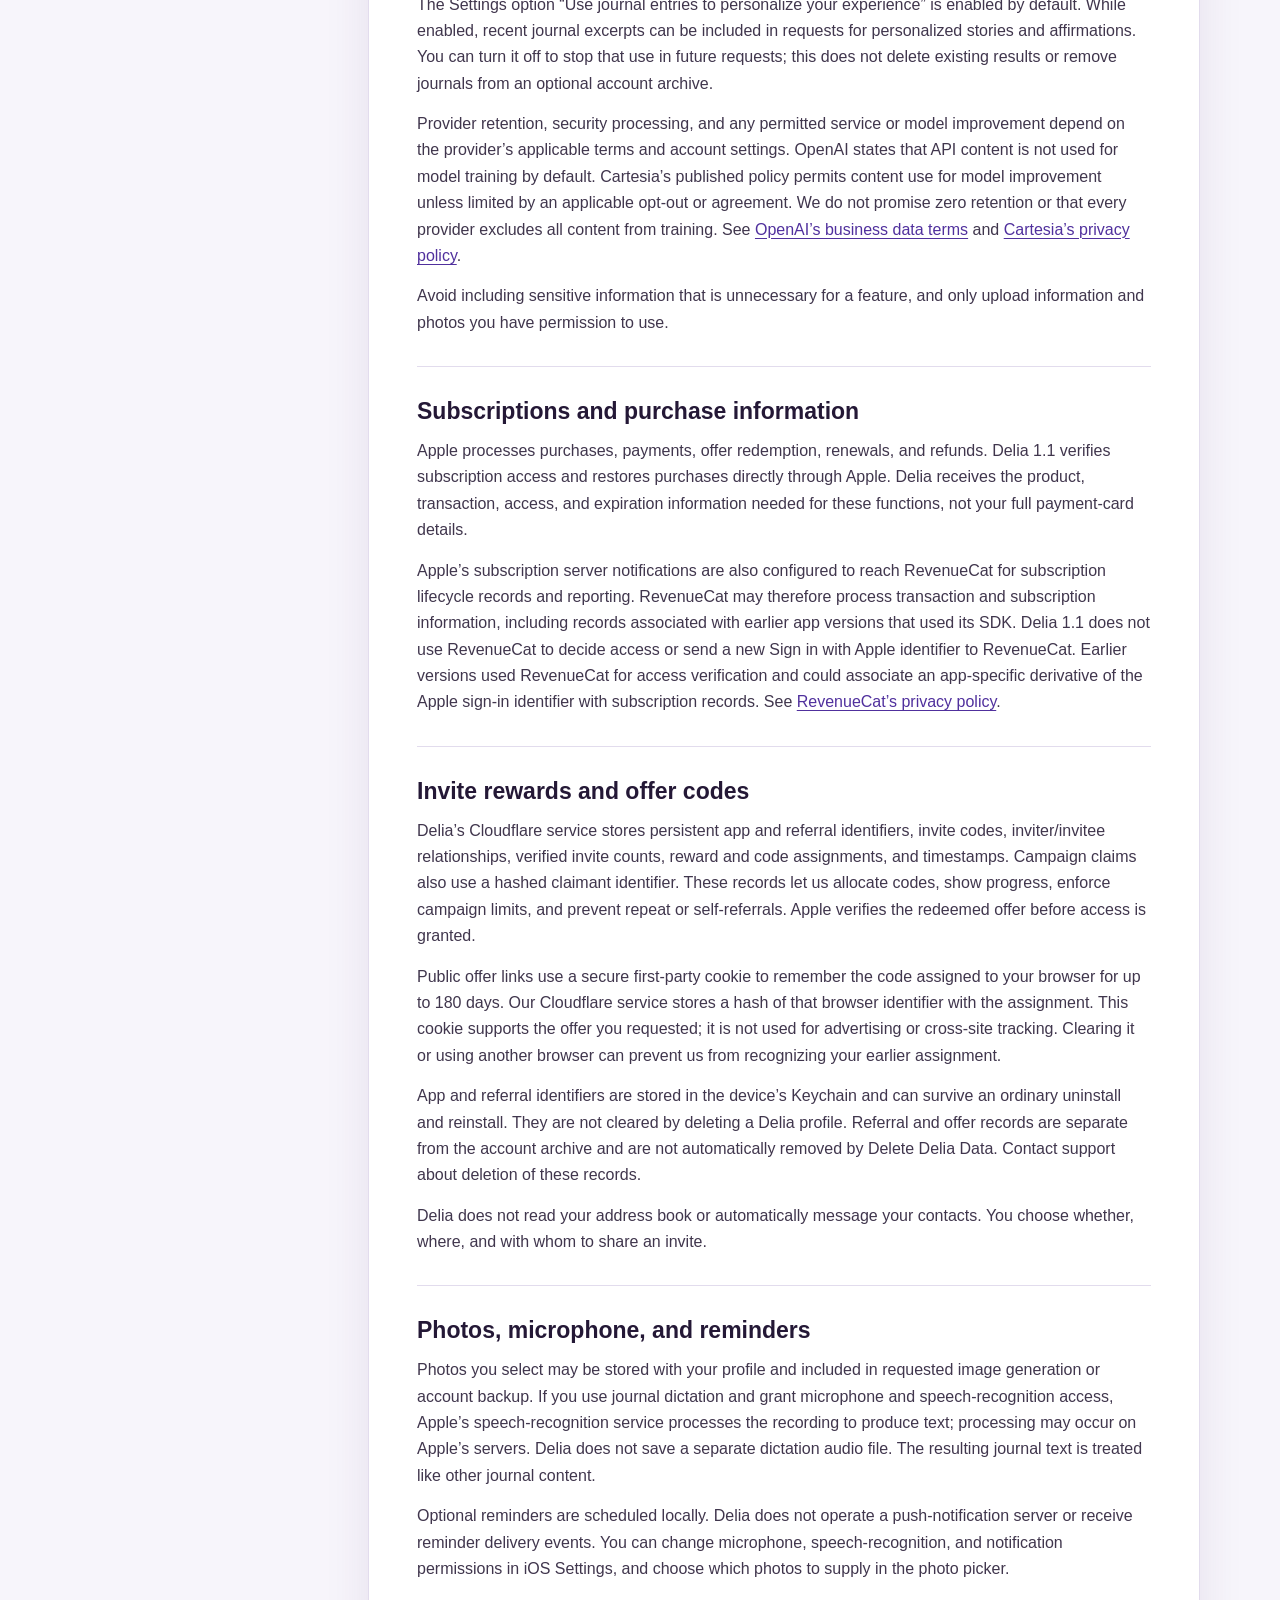
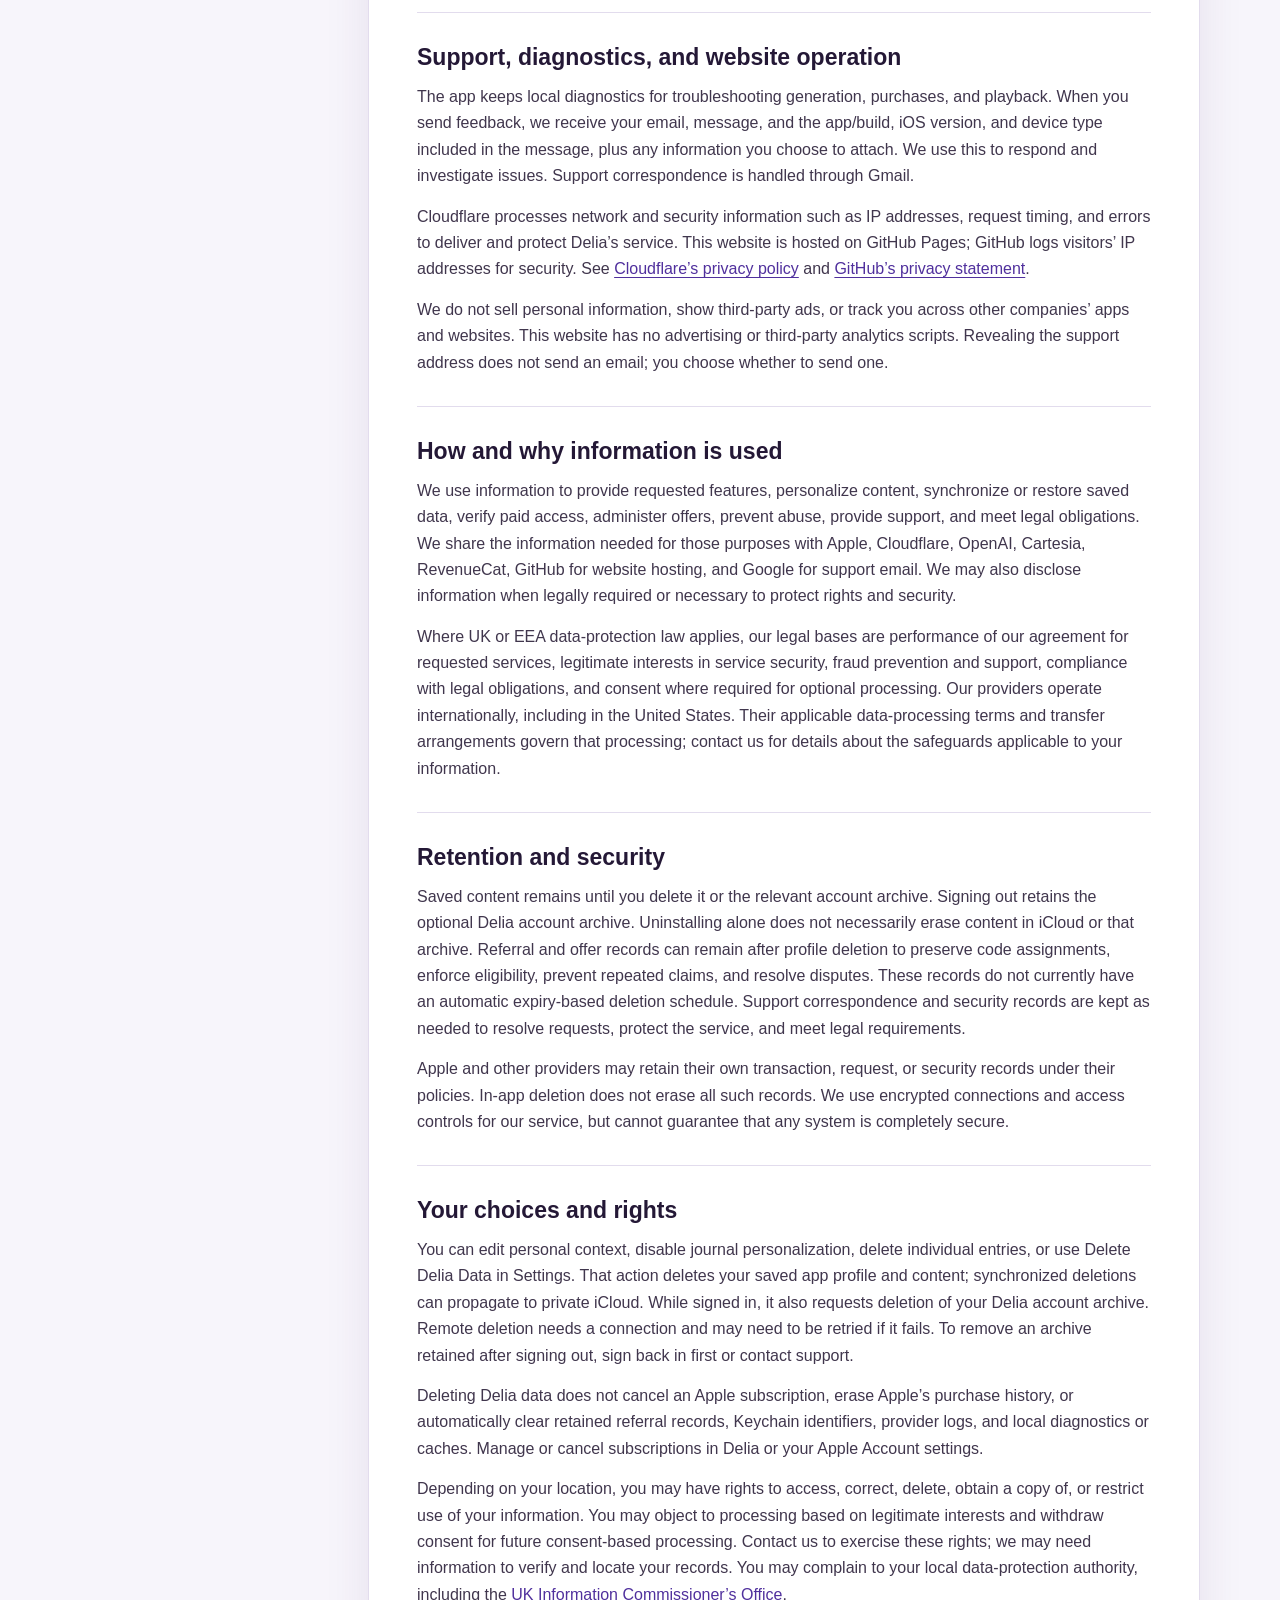
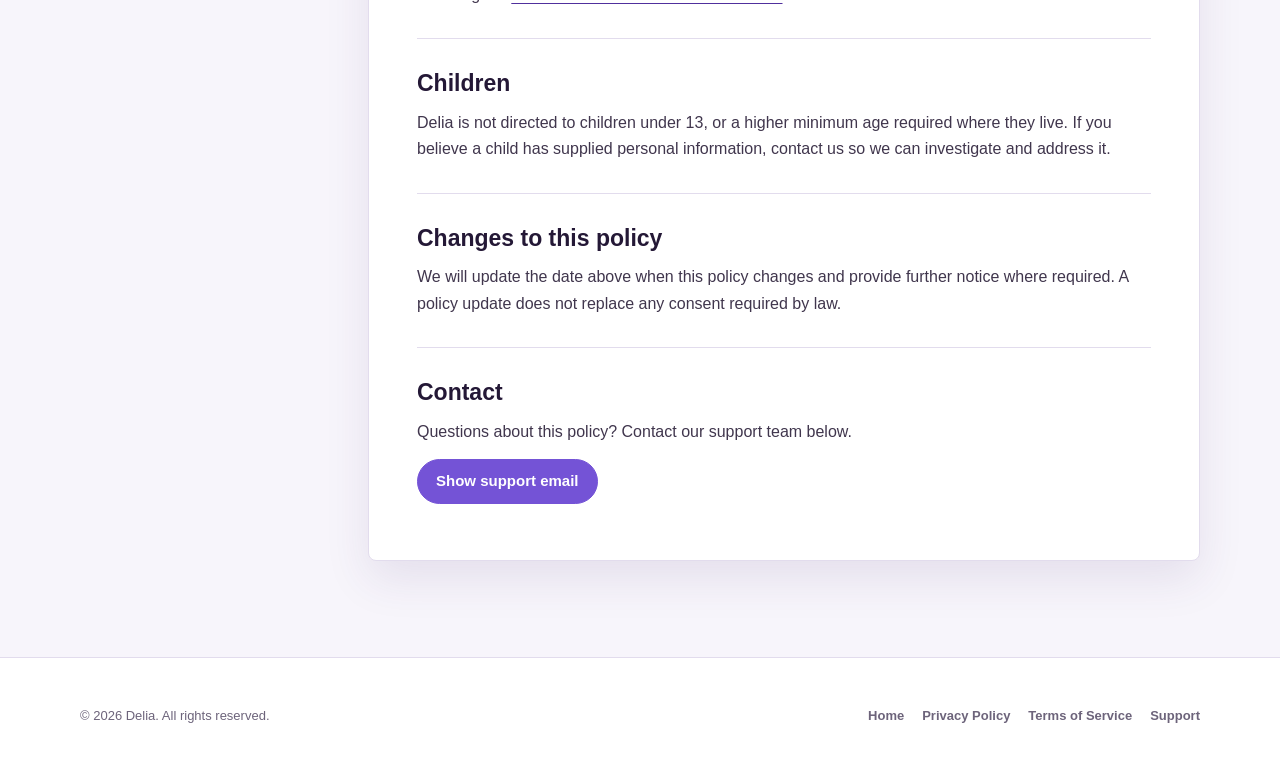
==== commit 10b18372: "Explain public offer reservations and browser cookie" ====
--- a/privacy.html
+++ b/privacy.html
@@ -101,6 +101,7 @@
         <section id="offers" class="legal-section">
           <h2>Invite rewards and offer codes</h2>
           <p>Delia’s Cloudflare service stores persistent app and referral identifiers, invite codes, inviter/invitee relationships, verified invite counts, reward and code assignments, and timestamps. Campaign claims also use a hashed claimant identifier. These records let us allocate codes, show progress, enforce campaign limits, and prevent repeat or self-referrals. Apple verifies the redeemed offer before access is granted.</p>
+          <p>Public offer links use a secure first-party cookie to remember the code assigned to your browser for up to 180 days. Our Cloudflare service stores a hash of that browser identifier with the assignment. This cookie supports the offer you requested; it is not used for advertising or cross-site tracking. Clearing it or using another browser can prevent us from recognizing your earlier assignment.</p>
           <p>App and referral identifiers are stored in the device’s Keychain and can survive an ordinary uninstall and reinstall. They are not cleared by deleting a Delia profile. Referral and offer records are separate from the account archive and are not automatically removed by Delete Delia Data. Contact support about deletion of these records.</p>
           <p>Delia does not read your address book or automatically message your contacts. You choose whether, where, and with whom to share an invite.</p>
         </section>
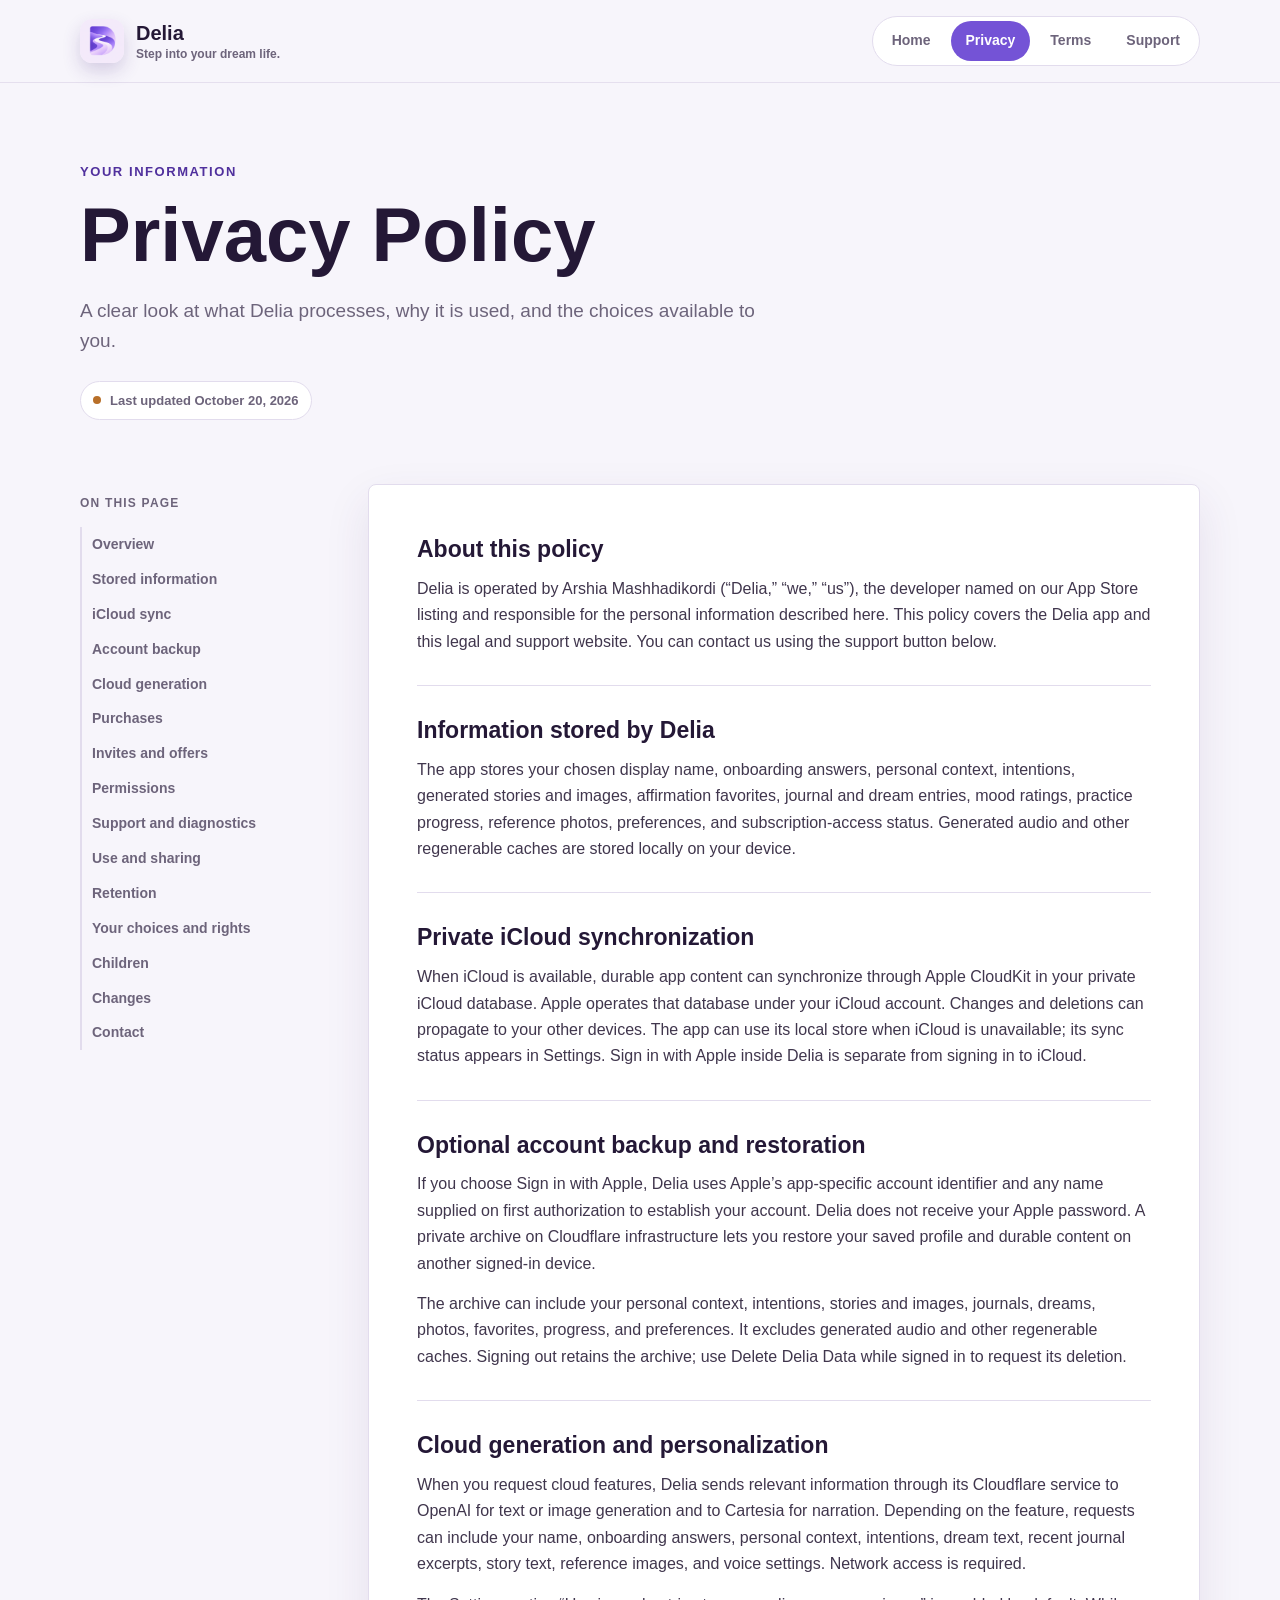
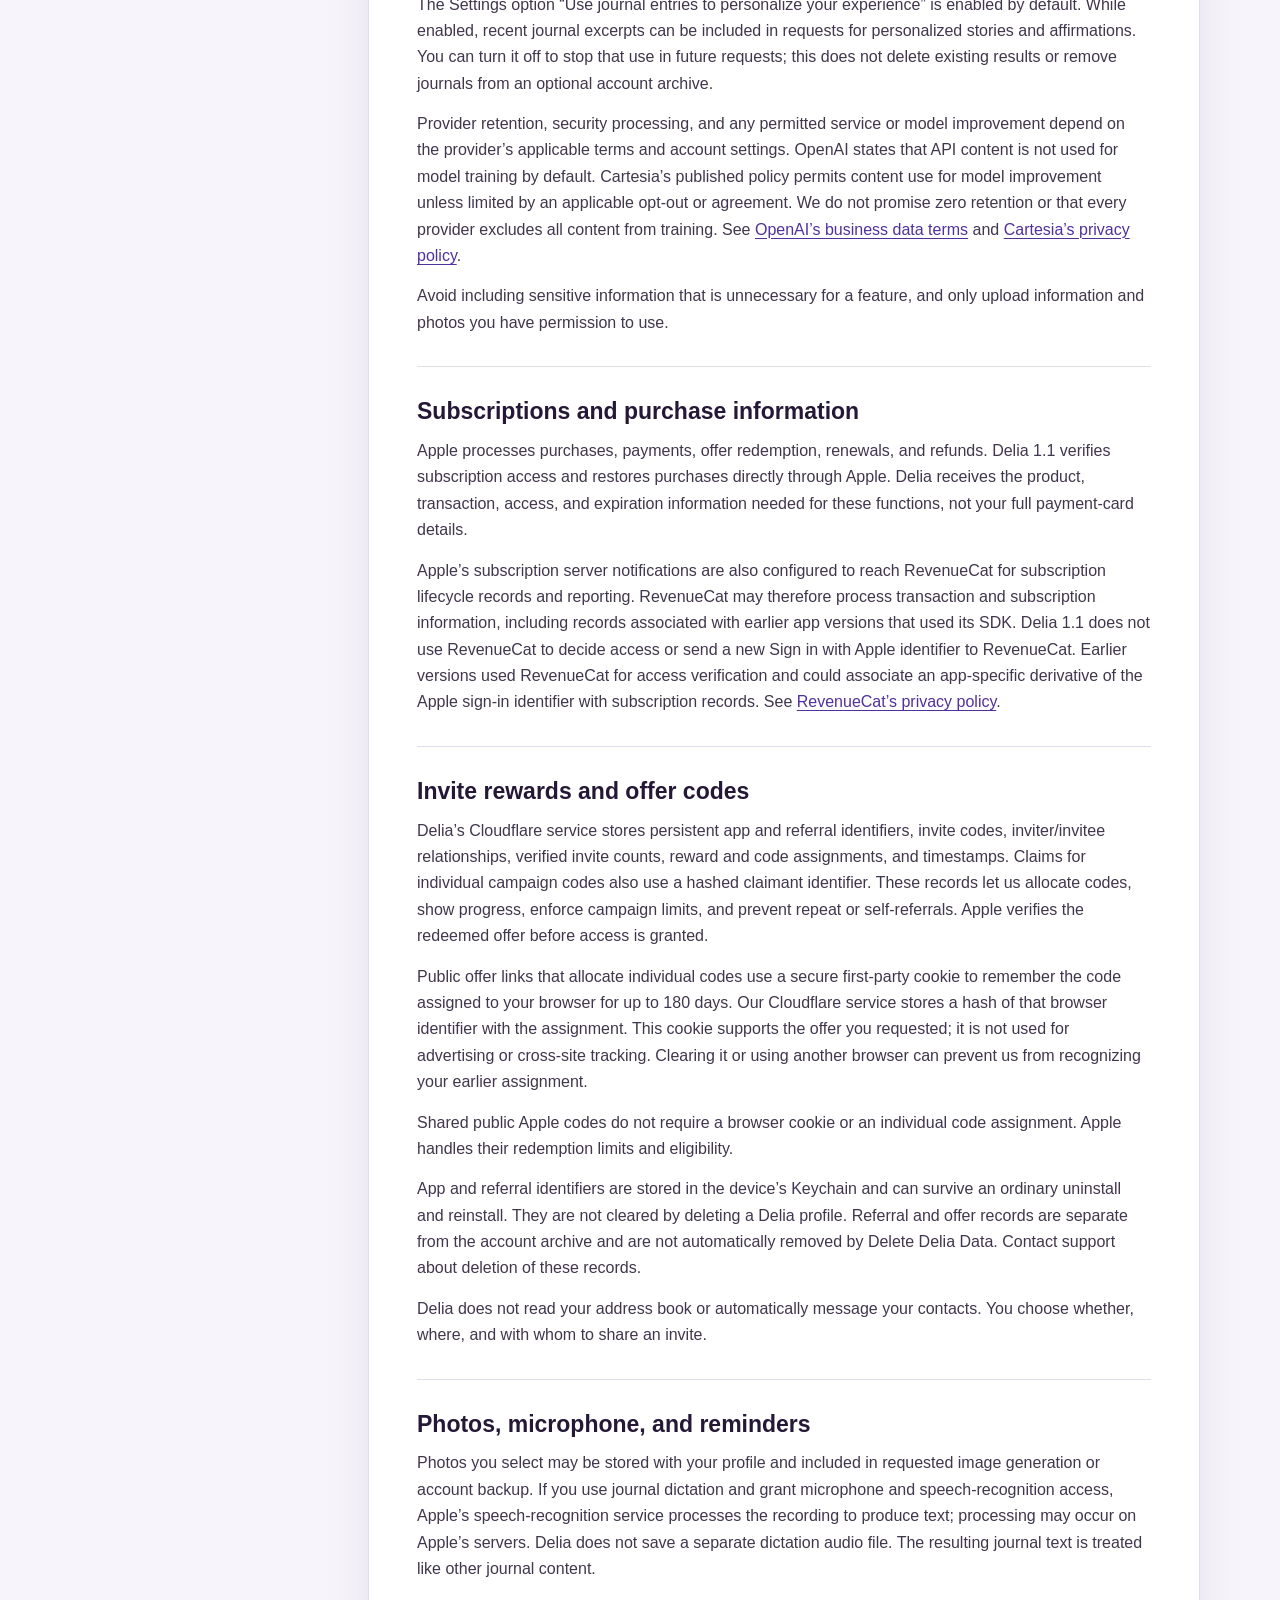
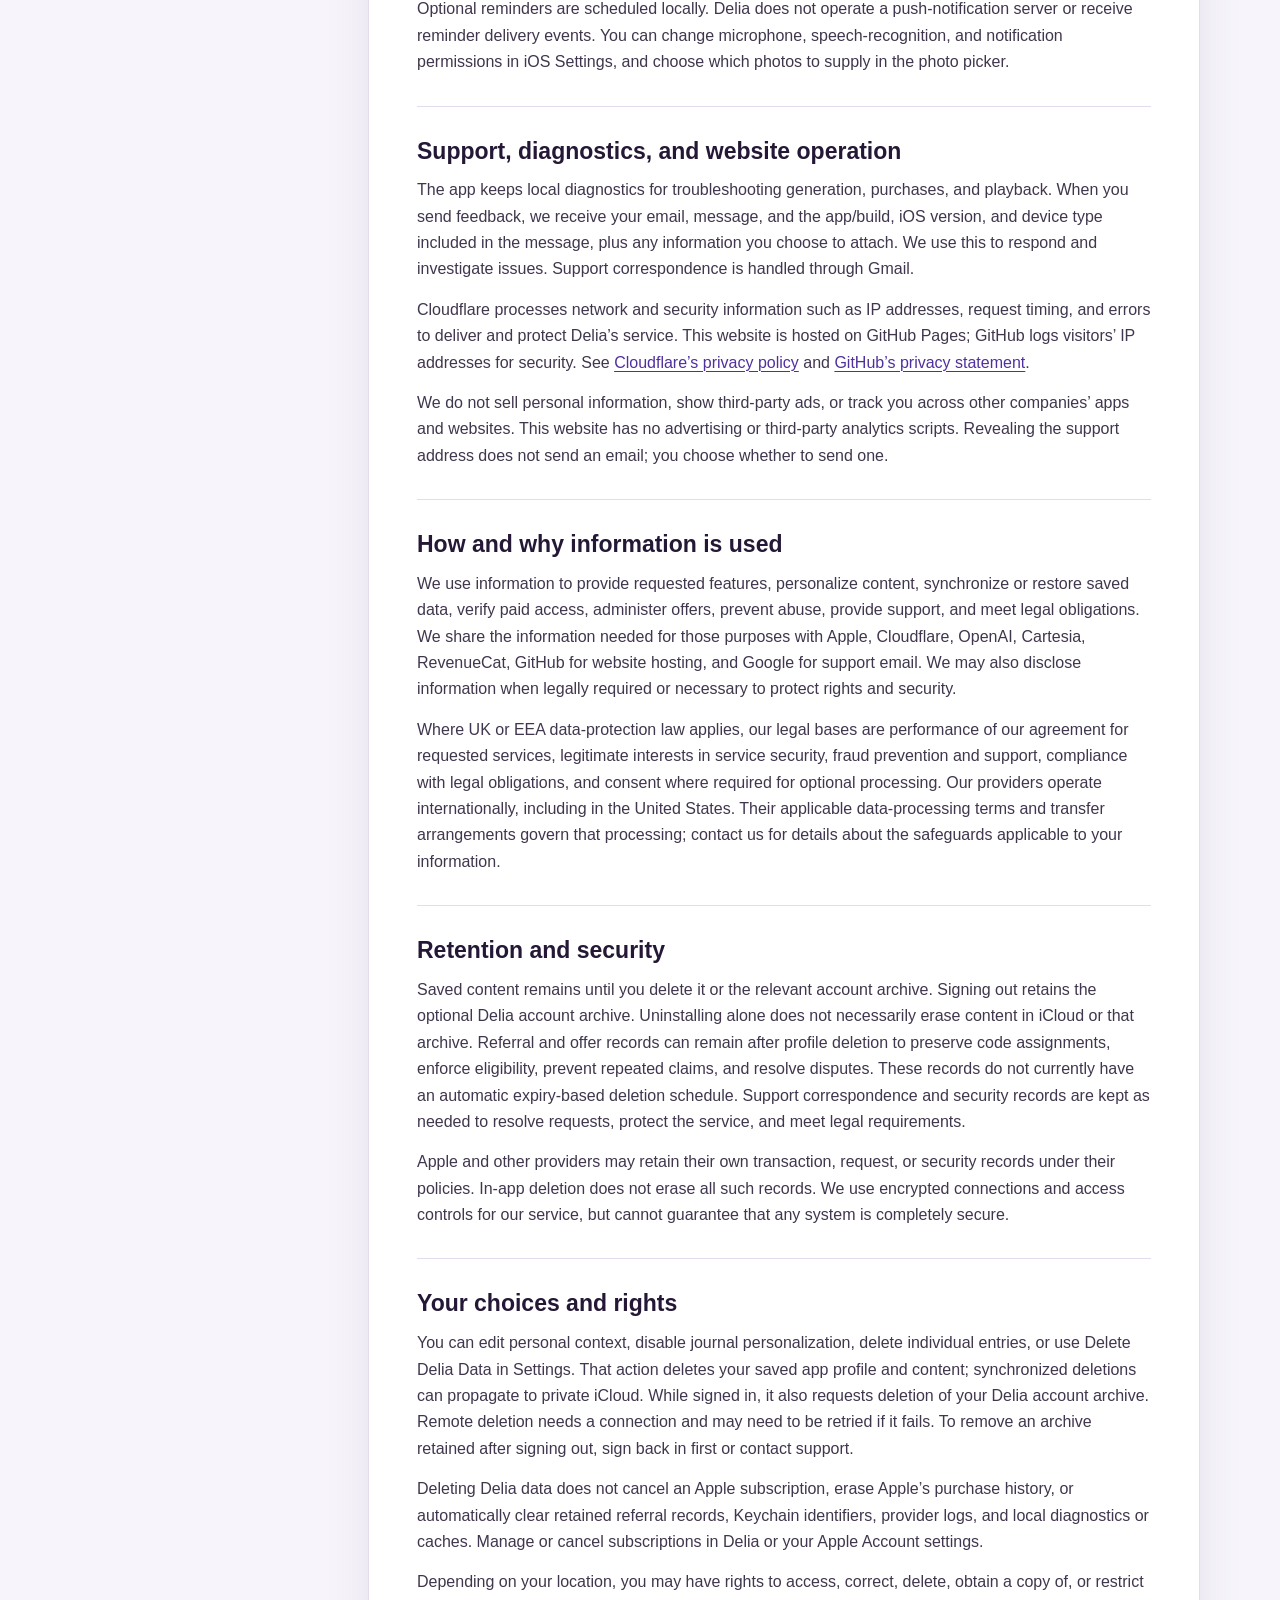
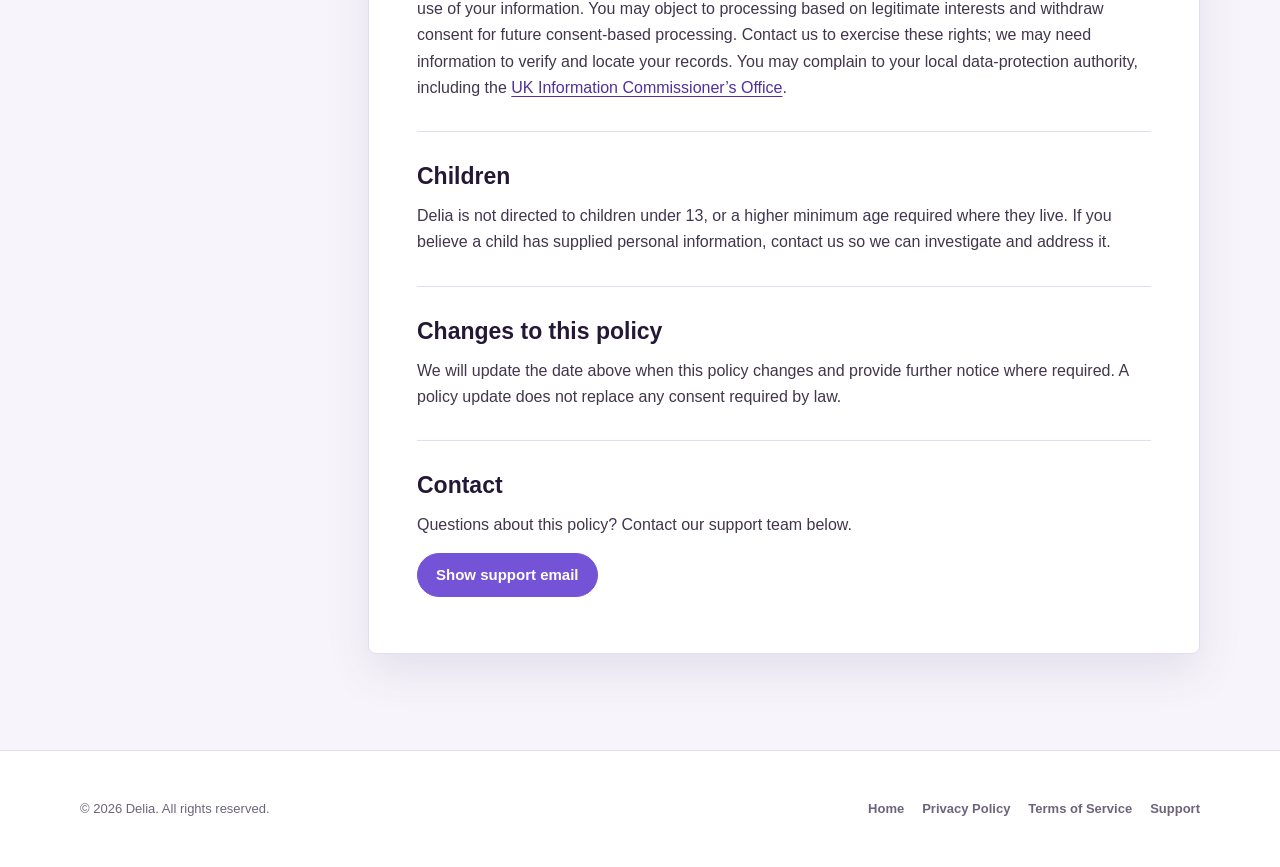
==== commit 1d3f3fd8: "Describe shared one-week offer and Apple redemption limits" ====
--- a/privacy.html
+++ b/privacy.html
@@ -38,7 +38,7 @@
       <p class="eyebrow">Your information</p>
       <h1 id="page-title">Privacy Policy</h1>
       <p class="page-hero__intro">A clear look at what Delia processes, why it is used, and the choices available to you.</p>
-      <p class="page-hero__meta">Last updated October 19, 2026</p>
+      <p class="page-hero__meta">Last updated October 20, 2026</p>
     </section>
 
     <div class="legal-layout">
@@ -100,8 +100,9 @@
 
         <section id="offers" class="legal-section">
           <h2>Invite rewards and offer codes</h2>
-          <p>Delia’s Cloudflare service stores persistent app and referral identifiers, invite codes, inviter/invitee relationships, verified invite counts, reward and code assignments, and timestamps. Campaign claims also use a hashed claimant identifier. These records let us allocate codes, show progress, enforce campaign limits, and prevent repeat or self-referrals. Apple verifies the redeemed offer before access is granted.</p>
-          <p>Public offer links use a secure first-party cookie to remember the code assigned to your browser for up to 180 days. Our Cloudflare service stores a hash of that browser identifier with the assignment. This cookie supports the offer you requested; it is not used for advertising or cross-site tracking. Clearing it or using another browser can prevent us from recognizing your earlier assignment.</p>
+          <p>Delia’s Cloudflare service stores persistent app and referral identifiers, invite codes, inviter/invitee relationships, verified invite counts, reward and code assignments, and timestamps. Claims for individual campaign codes also use a hashed claimant identifier. These records let us allocate codes, show progress, enforce campaign limits, and prevent repeat or self-referrals. Apple verifies the redeemed offer before access is granted.</p>
+          <p>Public offer links that allocate individual codes use a secure first-party cookie to remember the code assigned to your browser for up to 180 days. Our Cloudflare service stores a hash of that browser identifier with the assignment. This cookie supports the offer you requested; it is not used for advertising or cross-site tracking. Clearing it or using another browser can prevent us from recognizing your earlier assignment.</p>
+          <p>Shared public Apple codes do not require a browser cookie or an individual code assignment. Apple handles their redemption limits and eligibility.</p>
           <p>App and referral identifiers are stored in the device’s Keychain and can survive an ordinary uninstall and reinstall. They are not cleared by deleting a Delia profile. Referral and offer records are separate from the account archive and are not automatically removed by Delete Delia Data. Contact support about deletion of these records.</p>
           <p>Delia does not read your address book or automatically message your contacts. You choose whether, where, and with whom to share an invite.</p>
         </section>
